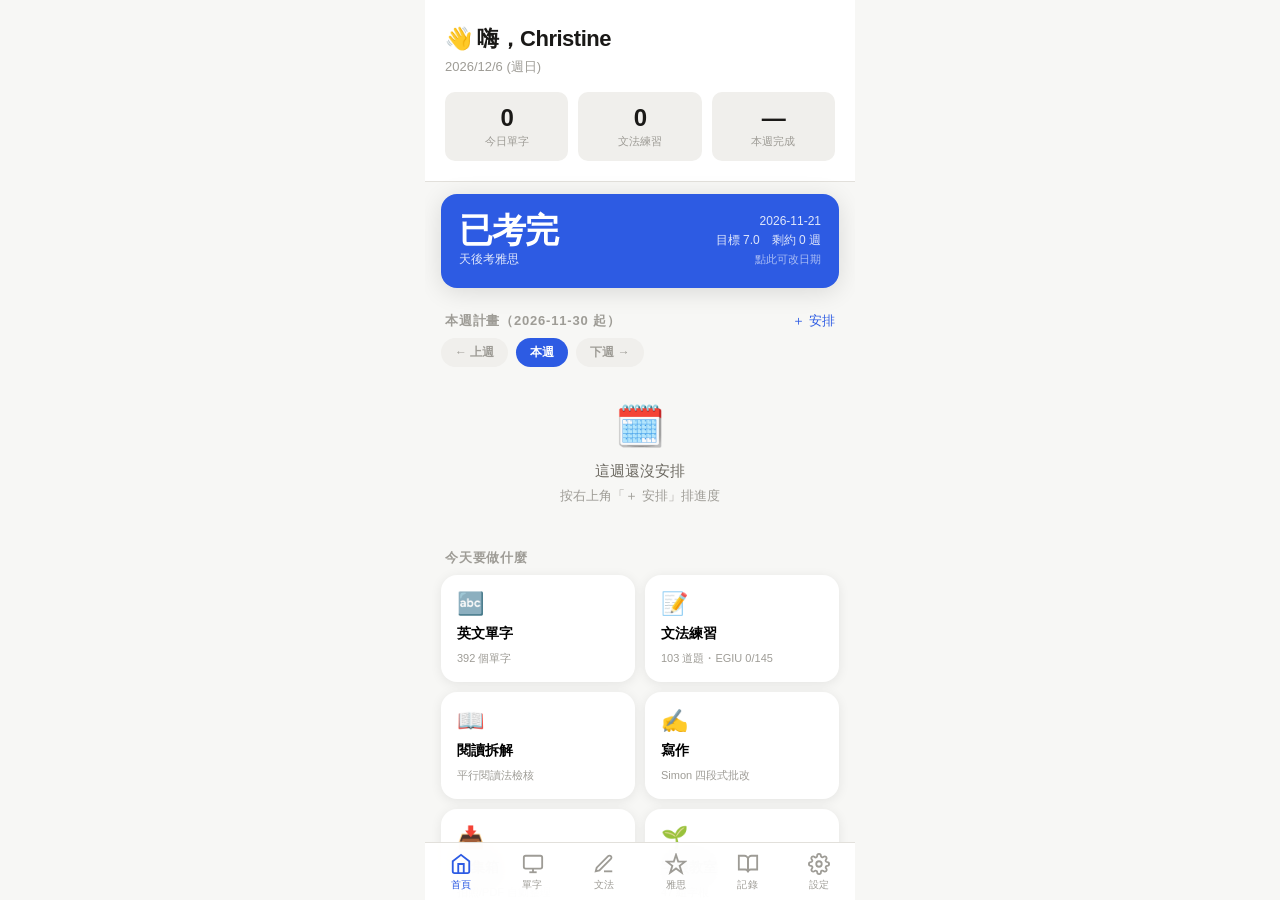
==== english.html @ bd1b1085 "Update english.html" ====
<!DOCTYPE html>
<html lang="zh-TW">
<head>
<meta charset="UTF-8">
<meta name="viewport" content="width=device-width, initial-scale=1.0, maximum-scale=1.0, user-scalable=no">
<meta name="apple-mobile-web-app-capable" content="yes">
<meta name="apple-mobile-web-app-status-bar-style" content="black-translucent">
<meta name="apple-mobile-web-app-title" content="雅思英文">
<title>IELTS English</title>
<link rel="stylesheet" href="core.css">
<script src="data.js"></script>
<script src="data-ielts.js"></script>
<script src="core.js"></script>
<style>
  /* 英文 App 主色＝藍色（德文 App 是紅色，兩支 App 一眼可分辨） */
  :root { --primary: var(--en); --primary-light: var(--en-light); }
  /* EGIU 145 單元進度棋盤（v2.1.0 新增，只有英文 App 用，所以放這裡不放 core.css） */
  .egiu-grid { display: grid; grid-template-columns: repeat(10, 1fr); gap: 4px; margin: 6px 0 8px; }
  .egiu-cell { aspect-ratio: 1; border-radius: 6px; background: var(--surface2); border: 1px solid var(--border);
    font-size: 10px; color: var(--text3); display: flex; align-items: center; justify-content: center;
    cursor: pointer; user-select: none; -webkit-user-select: none; }
  .egiu-cell.done { background: var(--green); border-color: var(--green); color: #fff; font-weight: 700; }
  .plan-template-banner { margin: 0 16px 8px; padding: 10px 12px; background: var(--primary-light);
    border-radius: 10px; font-size: 12px; line-height: 1.6; color: var(--text2); }
  .plan-template-banner strong { color: var(--primary); }
  /* 收集箱 paraphrase 類型切換下拉 + 解析警告（v2.2.0，只有英文 App 用） */
  .inbox-type-select { font-size: 13px; font-weight: 600; padding: 4px 8px; border-radius: 8px;
    border: 1px solid var(--border); background: var(--surface2); color: var(--text); }
  .inbox-warn { font-size: 12px; line-height: 1.6; color: var(--amber); background: var(--amber-light, #fff8e1);
    border-radius: 8px; padding: 8px 10px; margin: 4px 0 8px; }
  .inbox-warn code { background: rgba(0,0,0,.06); padding: 1px 4px; border-radius: 4px; font-size: 11px; }
  /* 計畫項目編輯按鈕（v2.2.1） */
  .plan-edit { font-size: 13px; color: var(--text3); background: none; border: none; padding: 4px 6px; cursor: pointer; }
  /* Paraphrase 選項中文說明（v2.2.1，答完後顯示每個選項的意思，不只正確答案） */
  .para-choice-meaning { font-size: 12px; line-height: 1.6; color: var(--text2); margin-top: 6px; padding-top: 6px; border-top: 1px dashed var(--border); }
  .para-choice-meaning .pcm-row { margin-bottom: 4px; }
  .para-choice-meaning .pcm-correct { color: var(--green); font-weight: 600; }
  .para-choice-meaning .pcm-wrong { color: var(--text2); }
  /* 不規則動詞三態（v2.2.2） */
  .irr-input-row { display: flex; gap: 8px; margin: 10px 0; }
  .irr-input-row input { flex: 1; padding: 10px 12px; border-radius: 10px; border: 1px solid var(--border);
    background: var(--surface2); color: var(--text); font-size: 15px; min-height: 44px; }
  .irr-input-label { font-size: 11px; color: var(--text3); margin-bottom: 2px; }
  .irr-list-row { display: flex; align-items: center; justify-content: space-between; padding: 10px 0; border-top: 1px solid var(--border); }
  .irr-list-row:first-child { border-top: none; }
  .irr-list-forms { font-size: 13px; color: var(--text2); }
  .irr-stage-tag { font-size: 11px; padding: 2px 8px; border-radius: 999px; white-space: nowrap; }
  .irr-stage-new { background: var(--surface2); color: var(--text3); }
  .irr-stage-review { background: var(--amber-light, #fff8e1); color: var(--amber); }
  .irr-stage-mastered { background: var(--green-light, #e8f5e9); color: var(--green); }
  #diary-verb-hint:empty { display: none; }
  .diary-verb-hint-box { margin: 0 16px 10px; padding: 8px 12px; background: var(--primary-light); border-radius: 10px; font-size: 12px; line-height: 1.6; color: var(--text2); }
  .diary-verb-hint-box strong { color: var(--primary); }
</style>
</head>
<body>
<div id="app">
  <div id="content">

    <!-- ========== 首頁：倒數 + 週計畫 ========== -->
    <div id="page-home" class="page active">
      <div class="home-hero">
        <div class="home-greeting">👋 嗨，Christine</div>
        <div class="home-date" id="home-date">今天是學習的好日子</div>
        <div class="streak-row">
          <div class="streak-box"><div class="streak-num" id="streak-vocab">—</div><div class="streak-label">今日單字</div></div>
          <div class="streak-box"><div class="streak-num" id="streak-grammar">—</div><div class="streak-label">文法練習</div></div>
          <div class="streak-box"><div class="streak-num" id="streak-plan">—</div><div class="streak-label">本週完成</div></div>
        </div>
      </div>

      <!-- 考試倒數 -->
      <div class="countdown-card" onclick="switchPage('settings')" id="countdown-card">
        <div>
          <div class="countdown-num" id="countdown-days">—</div>
          <div class="countdown-label">天後考雅思</div>
        </div>
        <div class="countdown-date" id="countdown-date">點此設定考試日期</div>
      </div>

      <!-- 本週計畫表 -->
      <div class="section-header">
        <span class="section-title" id="plan-week-title">本週計畫</span>
        <button class="section-action" onclick="openPlanEditor()">＋ 安排</button>
      </div>
      <div class="filter-row" id="plan-week-nav">
        <button class="filter-chip" onclick="shiftWeek(-1)">← 上週</button>
        <button class="filter-chip active" onclick="goThisWeek()" id="plan-thisweek-chip">本週</button>
        <button class="filter-chip" onclick="shiftWeek(1)">下週 →</button>
      </div>
      <div id="plan-list"></div>

      <div class="section-header"><span class="section-title">今天要做什麼</span></div>
      <div class="quick-actions">
        <button class="quick-btn" onclick="switchPage('vocab')">
          <span class="quick-btn-icon">🔤</span><span class="quick-btn-title">英文單字</span>
          <span class="quick-btn-sub" id="home-vocab-count">載入中…</span>
        </button>
        <button class="quick-btn" onclick="switchPage('grammar')">
          <span class="quick-btn-icon">📝</span><span class="quick-btn-title">文法練習</span>
          <span class="quick-btn-sub" id="home-grammar-count">載入中…</span>
        </button>
        <button class="quick-btn" onclick="goIelts('reading')">
          <span class="quick-btn-icon">📖</span><span class="quick-btn-title">閱讀拆解</span>
          <span class="quick-btn-sub">平行閱讀法檢核</span>
        </button>
        <button class="quick-btn" onclick="goIelts('writing')">
          <span class="quick-btn-icon">✍️</span><span class="quick-btn-title">寫作</span>
          <span class="quick-btn-sub">Simon 四段式批改</span>
        </button>
        <button class="quick-btn" onclick="switchPage('records'); setRecTab('inbox')">
          <span class="quick-btn-icon">📥</span><span class="quick-btn-title">收集箱</span>
          <span class="quick-btn-sub">拍照/PDF 自動整理</span>
        </button>
        <button class="quick-btn" onclick="switchPage('roots')">
          <span class="quick-btn-icon">🌱</span><span class="quick-btn-title">字根教室</span>
          <span class="quick-btn-sub" id="home-roots-count">雅思字根拆解</span>
        </button>
      </div>

      <div class="section-header"><span class="section-title">複習到期提醒</span></div>
      <div id="due-list" style="padding: 0 16px 12px;"></div>
    </div>

    <!-- ========== 單字 ========== -->
    <div id="page-vocab" class="page">
      <div class="topbar">
        <div><div class="topbar-title">英文單字</div><div class="topbar-sub" id="vocab-mode-label">翻牌模式</div></div>
      </div>
      <div class="filter-row" style="padding-top: 12px;">
        <button class="filter-chip active" id="vmode-flip" onclick="setVocabMode('flip')">🃏 翻牌</button>
        <button class="filter-chip" id="vmode-type" onclick="setVocabMode('type')">⌨️ 打字</button>
        <button class="filter-chip" id="vmode-irregular" onclick="setVocabMode('irregular')">🔁 不規則動詞</button>
        <button class="filter-chip" id="vmode-roots" onclick="setVocabMode('roots')">🔎 字根實驗室</button>
      </div>
      <div class="filter-row">
        <button class="filter-chip active" onclick="setVocabSource('all', this)">全部</button>
        <button class="filter-chip" onclick="setVocabSource('ielts', this)">雅思</button>
        <button class="filter-chip" onclick="setVocabSource('cambly', this)">Cambly</button>
        <button class="filter-chip" onclick="setVocabSource('engoo', this)">Engoo</button>
      </div>

      <div id="flashcard-mode">
        <div class="flashcard-container">
          <div class="flashcard-area" id="flashcard-area">
            <div class="flashcard" id="flashcard" onclick="flipCard()">
              <button class="speak-btn" onclick="event.stopPropagation(); speakCurrentWord();" title="發音">🔊</button>
              <div class="flashcard-top"><span class="tag" id="fc-tag">翻牌</span></div>
              <div class="flashcard-word" id="fc-word">載入中…</div>
              <div class="flashcard-pos" id="fc-pos"></div>
              <div id="fc-back" style="display:none; width:100%;">
                <div class="flashcard-meaning" id="fc-meaning"></div>
                <div class="flashcard-example" id="fc-example"></div>
                <button class="speak-btn-inline" onclick="event.stopPropagation(); speakCurrentExample();" title="唸例句">📢</button>
              </div>
              <div class="flashcard-hint" id="fc-hint">點擊翻面</div>
            </div>
          </div>
          <div class="swipe-indicators"><span class="left">← 還需要再記</span><span class="right">認識了 →</span></div>
          <div class="flashcard-actions">
            <button class="fc-btn fc-btn-forget" onclick="swipeCard('left')">😅 還不熟</button>
            <button class="fc-btn fc-btn-know" onclick="swipeCard('right')">✅ 認識了</button>
          </div>
          <div class="flashcard-progress">
            <div class="progress-bar"><div class="progress-fill" id="fc-progress"></div></div>
            <span class="progress-text" id="fc-progress-text">0 / 0</span>
          </div>
          <div style="padding: 12px 0 0;">
            <button class="grammar-ai-btn" onclick="getAIExample()">✨ AI 生成例句幫助記憶</button>
            <div id="ai-example-result"></div>
          </div>
        </div>
      </div>

      <div id="typing-mode-view" style="display:none;">
        <div class="typing-mode">
          <div class="typing-card">
            <button class="speak-btn" onclick="speakCurrentWord()" title="發音">🔊</button>
            <div class="typing-prompt">看中文，輸入英文</div>
            <div class="typing-word" id="typing-word">載入中…</div>
          </div>
          <div class="typing-input-wrap">
            <input class="typing-input" id="typing-input" placeholder="在這裡輸入答案…" autocomplete="off" autocorrect="off" autocapitalize="off" spellcheck="false">
            <button class="typing-submit" onclick="checkTyping()">確認</button>
          </div>
          <div id="typing-feedback" style="margin-top:12px;"></div>
          <div class="flashcard-progress" style="margin-top:16px;">
            <div class="progress-bar"><div class="progress-fill" id="typing-progress"></div></div>
            <span class="progress-text" id="typing-progress-text">0 / 0</span>
          </div>
        </div>
      </div>

      <!-- 不規則動詞三態（v2.2.2 新增）：內建種子清單＋獨立的 1/3/7 天主動回想排程 -->
      <div id="irregular-mode-view" style="display:none;">
        <div class="lang-toggle" style="margin: 0 0 12px;">
          <button class="lang-toggle-btn active" id="irr-sub-quiz" onclick="setIrregularSubMode('quiz')">✏️ 練習</button>
          <button class="lang-toggle-btn" id="irr-sub-list" onclick="setIrregularSubMode('list')">📋 清單</button>
        </div>
        <div id="irr-quiz-view">
          <div class="grammar-stats">
            <div class="grammar-stat"><div class="grammar-stat-num" id="irr-stat-due" style="color:var(--amber);">0</div><div class="grammar-stat-label">今日待複習</div></div>
            <div class="grammar-stat"><div class="grammar-stat-num" id="irr-stat-mastered" style="color:var(--green);">0</div><div class="grammar-stat-label">已熟悉</div></div>
            <div class="grammar-stat"><div class="grammar-stat-num" id="irr-stat-total">0</div><div class="grammar-stat-label">總數</div></div>
          </div>
          <div id="irr-card-container"></div>
        </div>
        <div id="irr-list-view" style="display:none;">
          <div style="font-size:12px; color:var(--text3); line-height:1.6; padding: 0 16px 8px;">
            🆕 新　🟡 複習中（隔天/3天/7天各測一次）　✅ 已熟悉（暫時移出複習清單）
          </div>
          <div id="irr-list-container"></div>
        </div>
      </div>
    </div>

    <!-- ========== 文法 ========== -->
    <div id="page-grammar" class="page">
      <div class="topbar">
        <div><div class="topbar-title">文法練習</div><div class="topbar-sub">你的真實錯誤 × AI 出題</div></div>
        <button class="topbar-action" onclick="refreshGrammar()">🔄</button>
      </div>
      <!-- EGIU 145 單元進度棋盤（v2.1.0）：每日一單元的習慣追蹤，點格子標記完成 -->
      <div class="pr-card" style="margin-top:12px;">
        <div class="grammar-category-row" onclick="toggleRuleDetail('egiu-detail')" style="margin-bottom:0;">
          <span class="pr-title" style="margin-bottom:0;">📘 Grammar in Use 進度（<span id="egiu-count">0</span>/145）</span>
          <span class="grammar-rule-toggle">展開 ▾</span>
        </div>
        <div class="grammar-rule-detail" id="egiu-detail" style="background:transparent; padding:0;">
          <div style="font-size:12px; color:var(--text3); margin:8px 0 2px;" id="egiu-week-target"></div>
          <div class="egiu-grid" id="egiu-grid"></div>
          <div style="font-size:11px; color:var(--text3);">點一下格子＝完成該單元（再點取消）。平日 1 單元、假日可 2，每週六快速複習本週單元。</div>

          <!-- EGIU 練習紀錄（v2.2.5 新增；v2.2.6 搬進這個收合區塊，跟棋盤共用同一個開關，
               不會一直佔住畫面擠到下面的文法練習題）：跟聽力/閱讀同一套 practiceRecords，
               材料欄位可自由填 Unit 編號，不強制跟棋盤某一格綁定——兩個不同 Unit 講到同一個
               文法點時，材料欄位直接寫「Unit 37, 52」即可，下方「最常犯的錯因」統計是跨全部
               紀錄算的，本來就會自動把同一種錯因抓在一起。
               「錯誤類型」（可複選）與「學習狀態」（單選）是兩個獨立維度，分開存、分開顯示。 -->
          <div class="section-header" style="margin-top:16px;"><span class="section-title">📝 EGIU 練習紀錄</span></div>
          <div class="diary-input-card">
            <input class="record-input" id="eg-material" placeholder="Unit 編號（例如 Unit 37，或 Unit 37, 52 同一個文法點）">
            <div style="display:flex; gap:8px;">
              <input class="record-input" id="eg-score" placeholder="正確率（例如 90，選填，填數字才會算進平均）">
              <input class="record-input" id="eg-date" type="date">
            </div>
            <div style="font-size:12px; color:var(--text3); margin:4px 0 6px;">錯誤類型（可複選）</div>
            <div class="error-cause-row" id="eg-causes"></div>
            <div style="font-size:12px; color:var(--text3); margin:8px 0 6px;">學習狀態（單選）</div>
            <div class="error-cause-row" id="eg-status"></div>
            <textarea class="diary-textarea" id="eg-notes" style="min-height:70px;" placeholder="錯題重點、下次需要注意的地方…"></textarea>
            <div class="diary-toolbar">
              <button class="diary-submit" style="flex:1;" id="eg-save-btn" onclick="savePractice('grammar')">儲存紀錄</button>
              <button class="diary-ai-btn" style="flex:0.6;" onclick="cancelEditPractice('grammar')">取消編輯</button>
            </div>
          </div>
          <div id="eg-analysis"></div>
          <div id="eg-list"></div>
        </div>
      </div>

      <div class="grammar-stats">
        <div class="grammar-stat"><div class="grammar-stat-num" id="gs-correct" style="color:var(--green);">0</div><div class="grammar-stat-label">答對</div></div>
        <div class="grammar-stat"><div class="grammar-stat-num" id="gs-wrong" style="color:var(--de);">0</div><div class="grammar-stat-label">答錯</div></div>
        <div class="grammar-stat"><div class="grammar-stat-num" id="gs-total">0</div><div class="grammar-stat-label">已練習</div></div>
      </div>
      <div class="filter-row">
        <button class="filter-chip active" onclick="setGrammarFilter('all', this)">全部</button>
        <button class="filter-chip" onclick="setGrammarFilter('past_tense', this)">過去式</button>
        <button class="filter-chip" onclick="setGrammarFilter('subject_verb', this)">主詞一致</button>
        <button class="filter-chip" onclick="setGrammarFilter('preposition', this)">介系詞</button>
        <button class="filter-chip" onclick="setGrammarFilter('other', this)">其他</button>
        <button class="filter-chip" onclick="setGrammarFilter('ielts', this)">📕 雅思錯題</button>
        <button class="filter-chip" onclick="setGrammarFilter('weak', this)">⚠️ 弱點</button>
      </div>
      <div id="grammar-card-container"></div>
    </div>

    <!-- ========== 雅思專區（聽說讀寫）========== -->
    <div id="page-ielts" class="page">
      <div class="topbar">
        <div><div class="topbar-title">雅思專區</div><div class="topbar-sub" id="ielts-sub">目標 7.0・四科備考</div></div>
      </div>
      <div class="lang-toggle" style="margin: 12px 16px 0;">
        <button class="lang-toggle-btn active" id="ielts-tab-listening" onclick="setIeltsTab('listening')">🎧 聽</button>
        <button class="lang-toggle-btn" id="ielts-tab-speaking" onclick="setIeltsTab('speaking')">🎙️ 說</button>
        <button class="lang-toggle-btn" id="ielts-tab-reading" onclick="setIeltsTab('reading')">📖 讀</button>
        <button class="lang-toggle-btn" id="ielts-tab-writing" onclick="setIeltsTab('writing')">✍️ 寫</button>
      </div>

      <!-- 聽力 -->
      <div id="ielts-sub-listening">
        <div id="method-listening"></div>
        <div class="section-header"><span class="section-title">新增練習紀錄</span></div>
        <div class="diary-input-card">
          <input class="record-input" id="lp-material" placeholder="材料（例：劍10 Test 1）">
          <div style="display:flex; gap:8px;">
            <input class="record-input" id="lp-score" type="number" step="0.5" min="0" max="9" placeholder="分數（如 6.5）">
            <input class="record-input" id="lp-date" type="date">
          </div>
          <div style="font-size:12px; color:var(--text3); margin:4px 0 6px;">這次的錯誤原因（可複選，來自你的檢討步驟⑤）</div>
          <div class="error-cause-row" id="lp-causes"></div>
          <textarea class="diary-textarea" id="lp-notes" style="min-height:70px;" placeholder="檢討筆記：哪幾題錯、場景詞、再聽一次後找到的原因…"></textarea>
          <div class="diary-toolbar">
            <button class="diary-submit" style="flex:1;" id="lp-save-btn" onclick="savePractice('listening')">儲存紀錄</button>
            <button class="diary-ai-btn" style="flex:0.6;" onclick="cancelEditPractice('listening')">取消編輯</button>
          </div>
        </div>
        <div class="section-header"><span class="section-title">分數趨勢與弱點</span></div>
        <div id="lp-analysis"></div>
        <div id="lp-list"></div>
      </div>

      <!-- 口說 -->
      <div id="ielts-sub-speaking" style="display:none;">
        <div id="method-speaking"></div>
        <div class="section-header">
          <span class="section-title">🔗 核心語料庫（串題用）</span>
          <button class="section-action" onclick="toggleEl('sn-form')">＋ 新增</button>
        </div>
        <div class="diary-input-card" id="sn-form" style="display:none;">
          <div style="font-size:12px; color:var(--text3); line-height:1.6; margin-bottom:8px;">
            一份語料對多題：想一個你熟悉的核心答案（如「一本書」「滑雪」「足球」），寫下它的名詞、動詞片語、場景詞，考試時只改首尾段扣題。
          </div>
          <input class="record-input" id="sn-core" placeholder="核心答案（例：滑雪 skiing）">
          <input class="record-input" id="sn-topics" placeholder="可以套用的題目，用 / 分隔（例：最喜歡的運動 / 做過最困難的事）">
          <input class="record-input" id="sn-nouns" placeholder="名詞、設備器材（例：goggles, ski poles, slope）">
          <input class="record-input" id="sn-verbs" placeholder="動詞片語、動作（例：carve a turn, wipe out）">
          <input class="record-input" id="sn-idioms" placeholder="慣用語（亮點用，1-2 個就夠）">
          <div class="diary-toolbar">
            <button class="diary-ai-btn" style="flex:1;" onclick="aiSpeakingNote()">✨ AI 幫我補語料</button>
            <button class="diary-submit" style="flex:1;" onclick="saveSpeakingNote()">儲存</button>
          </div>
          <div id="sn-ai-result"></div>
        </div>
        <div id="sn-list"></div>

        <!-- Paraphrase Bank／改寫語料庫（v2.2.0） -->
        <div class="section-header" style="margin-top:20px;">
          <span class="section-title">🔄 Paraphrase Bank（改寫語料）</span>
          <span class="section-action" style="pointer-events:none; color:var(--text3);" id="para-count">—</span>
        </div>
        <div class="lang-toggle" style="margin: 0 16px 8px;">
          <button class="lang-toggle-btn active" id="para-mode-browse" onclick="setParaMode('browse')">📖 瀏覽</button>
          <button class="lang-toggle-btn" id="para-mode-practice" onclick="setParaMode('practice')">✏️ 替換練習</button>
        </div>

        <div id="para-browse-view">
          <div style="padding: 0 16px;">
            <input class="record-input" id="para-search" placeholder="🔍 搜尋核心概念或表達（如 expensive、relax）" oninput="renderParaList()">
          </div>
          <div class="filter-row" id="para-topic-row"></div>
          <div id="para-list"></div>
        </div>

        <div id="para-practice-view" style="display:none;">
          <div style="font-size:12px; color:var(--text3); line-height:1.6; padding: 8px 16px 0;">
            句中挖空，選最自然的替換表達；也會出現「語域選擇」題，考的是同一個概念在不同場合該用哪個字。答完後每個選項都會顯示中文說明。
          </div>
          <div id="para-practice-note" style="font-size:12px; color:var(--text3); padding: 0 16px;"></div>
          <div id="para-question-container"></div>
        </div>
      </div>


      <!-- 閱讀 -->
      <div id="ielts-sub-reading" style="display:none;">
        <div class="lang-toggle" style="margin: 12px 16px 0;">
          <button class="lang-toggle-btn active" id="rd-mode-check" onclick="setReadMode('check')">🔍 拆解檢核</button>
          <button class="lang-toggle-btn" id="rd-mode-rule" onclick="setReadMode('rule')">📐 平行閱讀法</button>
          <button class="lang-toggle-btn" id="rd-mode-log" onclick="setReadMode('log')">📊 練習紀錄</button>
        </div>

        <!-- 拆解檢核 -->
        <div id="rd-view-check">
          <div class="section-header"><span class="section-title">這題你是怎麼拆的？</span></div>
          <div class="diary-input-card">
            <div style="font-size:12px; color:var(--text3); line-height:1.6; margin-bottom:8px;">
              寫完一題後填這裡，AI 會依平行閱讀法七個檢查點核對你的拆解是否完全，並指出你其實是「拆對」還是「猜對」。<br>
              <strong>只有兩個欄位要打字</strong>（題目和定位句都是照貼），其他都用選的。
            </div>
            <textarea class="diary-textarea" id="bd-question" style="min-height:60px;" placeholder="題目（照貼，不用打）"></textarea>
            <select class="record-input" id="bd-qtype"></select>
            <div style="font-size:12px; color:var(--text3); margin:2px 0 6px;">① 你挑的定位詞是哪一種？</div>
            <select class="record-input" id="bd-kwtype"></select>
            <input class="record-input" id="bd-keywords" placeholder="定位詞是哪幾個字（選填，例：1993, mechanisation）">
            <div style="font-size:12px; color:var(--text3); margin:2px 0 6px;">② 你判斷的重現類型</div>
            <select class="record-input" id="bd-reappear"></select>
            <div style="font-size:12px; color:var(--text3); margin:2px 0 6px;">③ 你定位到的原文句子</div>
            <textarea class="diary-textarea" id="bd-location" style="min-height:60px;" placeholder="照貼原文句子，不用打"></textarea>
            <div style="font-size:12px; color:var(--text3); margin:2px 0 6px;">④ 定位句附近的信號詞（不用背，選就好）</div>
            <select class="record-input" id="bd-signal"></select>
            <div style="font-size:12px; color:var(--text3); margin:2px 0 6px;">⑤ 你的推論（選填，寫了 AI 才能檢查你的邏輯）</div>
            <textarea class="diary-textarea" id="bd-logic" style="min-height:50px;" placeholder="為什麼這句話能得出這個答案？（選填）"></textarea>
            <div style="font-size:12px; color:var(--text3); margin:2px 0 6px;">⑥ 結果</div>
            <select class="record-input" id="bd-result-sel">
              <option value="right">✅ 答對了</option>
              <option value="wrong">❌ 答錯了</option>
            </select>
            <div style="display:flex; gap:8px;">
              <input class="record-input" id="bd-answer" placeholder="你的答案（選填）">
              <input class="record-input" id="bd-correct" placeholder="正確答案（選填）">
            </div>
            <div style="font-size:12px; color:var(--text3); margin:2px 0 6px;">⑦ 誠實回答（點一下選取）：</div>
            <div class="error-cause-row">
              <button class="error-cause-chip" id="bd-guess" onclick="this.classList.toggle('selected')">這題我其實是用猜的</button>
              <button class="error-cause-chip" id="bd-reread" onclick="this.classList.toggle('selected')">為了這題回頭重讀了原文</button>
            </div>
            <button class="diary-submit" style="width:100%; margin-top:6px;" onclick="checkBreakdown()">🔍 檢核我的拆解</button>
            <div id="bd-result"></div>
          </div>
          <div class="section-header"><span class="section-title">拆解歷史</span></div>
          <div id="bd-list"></div>
        </div>

        <!-- 平行閱讀法規則 -->
        <div id="rd-view-rule" style="display:none;">
          <div id="rule-container"></div>
        </div>

        <!-- 閱讀練習紀錄 -->
        <div id="rd-view-log" style="display:none;">
          <div id="method-reading"></div>
          <div class="section-header"><span class="section-title">新增練習紀錄</span></div>
          <div class="diary-input-card">
            <input class="record-input" id="rp-material" placeholder="材料（例：劍10 T1 P1）">
            <div style="display:flex; gap:8px;">
              <input class="record-input" id="rp-score" type="number" step="0.5" min="0" max="9" placeholder="分數">
              <input class="record-input" id="rp-date" type="date">
            </div>
            <div style="font-size:12px; color:var(--text3); margin:4px 0 6px;">這次的錯誤原因（可複選）</div>
            <div class="error-cause-row" id="rp-causes"></div>
            <textarea class="diary-textarea" id="rp-notes" style="min-height:70px;" placeholder="檢討筆記：定位點對不對、精講怎麼說…"></textarea>
            <div class="diary-toolbar">
              <button class="diary-submit" style="flex:1;" id="rp-save-btn" onclick="savePractice('reading')">儲存紀錄</button>
              <button class="diary-ai-btn" style="flex:0.6;" onclick="cancelEditPractice('reading')">取消編輯</button>
            </div>
          </div>
          <div class="section-header"><span class="section-title">分數趨勢與弱點</span></div>
          <div id="rp-analysis"></div>
          <div id="rp-list"></div>
        </div>
      </div>

      <!-- 寫作 -->
      <div id="ielts-sub-writing" style="display:none;">
        <div class="lang-toggle" style="margin: 12px 16px 0;">
          <button class="lang-toggle-btn active" id="wr-mode-grade" onclick="setWriteMode('grade')">✨ 批改</button>
          <button class="lang-toggle-btn" id="wr-mode-struct" onclick="setWriteMode('struct')">🏗️ 結構</button>
          <button class="lang-toggle-btn" id="wr-mode-vocab" onclick="setWriteMode('vocab')">📔 語料</button>
        </div>

        <!-- AI 批改 -->
        <div id="wr-view-grade">
          <div class="section-header"><span class="section-title">作文批改（依 Simon 標準）</span></div>
          <div class="diary-input-card">
            <select class="record-input" id="wg-task">
              <option value="task2">Task 2 大作文</option>
              <option value="task1">Task 1 小作文</option>
            </select>
            <textarea class="diary-textarea" id="wg-question" style="min-height:60px;" placeholder="題目（原文照貼）"></textarea>
            <textarea class="diary-textarea" id="wg-essay" style="min-height:180px;" placeholder="你的作文…&#10;（Task 2 目標 250+ 字，13 句法：引言2＋主體5＋主體5＋結論1）"></textarea>
            <div style="font-size:12px; color:var(--text3); margin:6px 0;" id="wg-wordcount">0 字</div>
            <div class="diary-toolbar">
              <button class="diary-ai-btn" style="flex:1;" onclick="aiPlanEssay()">🧠 只幫我 plan</button>
              <button class="diary-submit" style="flex:1.4;" onclick="gradeEssay()">✨ 批改我的作文</button>
            </div>
            <div id="wg-result"></div>
          </div>
          <div class="section-header"><span class="section-title">批改歷史</span></div>
          <div id="wg-list"></div>
        </div>

        <!-- 結構 -->
        <div id="wr-view-struct" style="display:none;">
          <div id="struct-container"></div>
        </div>

        <!-- 語料 -->
        <div id="wr-view-vocab" style="display:none;">
          <div class="filter-row" style="padding-top:12px;">
            <button class="filter-chip active" onclick="setPhraseFilter('t2', this)">Task 2 佳句</button>
            <button class="filter-chip" onclick="setPhraseFilter('t1', this)">Task 1 圖表詞</button>
            <button class="filter-chip" onclick="setPhraseFilter('topics', this)">24 大主題</button>
          </div>
          <div style="padding: 0 16px 8px;">
            <input class="record-input" id="phrase-search" placeholder="🔍 搜尋…" oninput="renderPhrases()" style="margin-bottom:0;">
          </div>
          <div id="phrase-list"></div>
        </div>
      </div>
    </div>

    <!-- ========== 記錄 & 收集 ========== -->
    <div id="page-records" class="page">
      <div class="topbar">
        <div><div class="topbar-title">記錄 & 收集</div><div class="topbar-sub">日記 · Engoo · Cambly · 收集箱</div></div>
      </div>
      <div class="lang-toggle" style="margin: 12px 16px 0;">
        <button class="lang-toggle-btn active" id="rec-tab-diary" onclick="setRecTab('diary')">📔 日記</button>
        <button class="lang-toggle-btn" id="rec-tab-engoo" onclick="setRecTab('engoo')">📰 Engoo</button>
        <button class="lang-toggle-btn" id="rec-tab-cambly" onclick="setRecTab('cambly')">🎙️ Cambly</button>
        <button class="lang-toggle-btn" id="rec-tab-inbox" onclick="setRecTab('inbox')">📥 收集</button>
      </div>

      <div id="rec-sub-diary">
        <div class="section-header"><span class="section-title">今日英文日記</span></div>
        <div id="diary-verb-hint"></div>
        <div class="diary-input-card">
          <textarea class="diary-textarea" id="diary-text" placeholder="用英文寫下今天發生的事… (3句以上)&#10;提示：試著用過去式！"></textarea>
          <div class="diary-toolbar">
            <button class="diary-submit" onclick="submitDiary()">儲存日記</button>
            <button class="diary-ai-btn" onclick="checkDiaryAI()" title="AI 批改">✨ AI 批改</button>
          </div>
          <div id="diary-ai-result"></div>
        </div>
        <div class="section-header"><span class="section-title">過去日記</span><button class="section-action" onclick="clearDiaries()">清除</button></div>
        <div id="diary-list"></div>
      </div>

      <div id="rec-sub-engoo" style="display:none;">
        <div class="section-header"><span class="section-title">✨ 貼上文章連結，AI 自動整理</span></div>
        <div class="diary-input-card">
          <div style="font-size:12px; color:var(--text3); line-height:1.6; margin-bottom:8px;">貼上 Engoo 文章連結 → AI 讀文章、抽出雅思程度單字與句型 → 進收集箱確認 → 儲存並自動建立閱讀記錄。</div>
          <input class="record-input" id="engoo-url" placeholder="https://engoo.com/app/daily-news/article/…" autocapitalize="off" autocorrect="off">
          <button class="diary-submit" style="width:100%; margin-top:4px;" onclick="analyzeEngooUrl()">✨ AI 分析文章</button>
          <div id="engoo-analyze-status"></div>
        </div>
        <div class="section-header"><span class="section-title">或手動記錄</span></div>
        <div class="diary-input-card">
          <input class="record-input" id="engoo-title" placeholder="文章標題">
          <input class="record-input" id="engoo-date" type="date">
          <textarea class="diary-textarea" id="engoo-words" style="min-height:80px;" placeholder="不懂的單字，一行一個：&#10;orbit / 軌道"></textarea>
          <button class="diary-submit" style="width:100%; margin-top:8px; background:var(--surface2); color:var(--text);" onclick="submitEngoo()">儲存手動記錄</button>
        </div>
        <div class="section-header"><span class="section-title">閱讀紀錄</span></div>
        <div id="engoo-list"></div>
      </div>

      <div id="rec-sub-cambly" style="display:none;">
        <div class="section-header"><span class="section-title">口語課歷史（共 <span id="cambly-count">0</span> 堂）</span></div>
        <div id="cambly-list"></div>
      </div>

      <div id="rec-sub-inbox" style="display:none;">
        <div class="section-header"><span class="section-title">上傳課堂／練習紀錄</span></div>
        <div class="diary-input-card">
          <div style="font-size:12px; color:var(--text3); line-height:1.6; margin-bottom:10px;">
            拍照、上傳 PDF 或貼上內容 → AI 自動分辨是<strong>單字、文法錯誤、雅思練習成績、寫作佳句、口說語料還是改寫語料</strong>，分別整理好 → 確認後存進資料庫。
          </div>
          <textarea class="diary-textarea" id="inbox-text" style="min-height:90px;" placeholder="貼上文字（Cambly AI回饋、劍橋檢討筆記、寫作批改…），或只上傳照片/PDF"></textarea>
          <div class="diary-toolbar">
            <button class="diary-ai-btn" style="flex:1;" onclick="document.getElementById('inbox-photo').click()">📷 選擇照片/PDF</button>
            <button class="diary-submit" style="flex:1.6;" onclick="analyzeInbox()">✨ AI 分析內容</button>
          </div>
          <input type="file" id="inbox-photo" accept="image/*,application/pdf" multiple style="display:none;" onchange="handleInboxPhoto(event)">
          <div id="inbox-photo-preview" class="inbox-photo-preview" style="display:none;"></div>
          <div id="inbox-analyze-status"></div>
        </div>
        <div class="section-header">
          <span class="section-title">待確認項目（<span id="inbox-count">0</span>）</span>
          <button class="section-action" onclick="clearInbox()">全部清除</button>
        </div>
        <div id="inbox-list"></div>
        <div style="padding: 0 16px 20px;">
          <button class="settings-save-btn" style="background:var(--green); margin-top:0;" onclick="saveInboxToGithub()">💾 儲存到資料庫</button>
          <div id="inbox-save-status"></div>
        </div>
      </div>
    </div>

    <!-- ========== 字根教室 ========== -->
    <div id="page-roots" class="page">
      <div class="topbar">
        <div style="display:flex; align-items:center; gap:10px;">
          <button class="topbar-action" onclick="switchPage('home')" title="返回">←</button>
          <div><div class="topbar-title">🌱 字根教室</div><div class="topbar-sub">雅思高頻字根・AI 拆解查詢</div></div>
        </div>
      </div>
      <div class="section-header"><span class="section-title">查詢單字的字根來源</span></div>
      <div class="diary-input-card">
        <div class="typing-input-wrap" style="margin-top:0;">
          <input class="typing-input" id="root-lookup-input" placeholder="輸入英文單字，例如 sustainable" autocomplete="off" autocapitalize="off">
          <button class="typing-submit" onclick="lookupRoot()">拆解</button>
        </div>
        <div id="root-lookup-result"></div>
      </div>
      <div class="filter-row" style="padding-top:4px;">
        <button class="filter-chip active" onclick="setRootFilter('all', this)">全部</button>
        <button class="filter-chip" onclick="setRootFilter('root', this)">字根</button>
        <button class="filter-chip" onclick="setRootFilter('prefix', this)">字首</button>
        <button class="filter-chip" onclick="setRootFilter('suffix', this)">字尾</button>
        <button class="filter-chip" onclick="setRootFilter('user', this)">📒 我的查詢</button>
      </div>
      <div style="padding: 0 16px 8px;">
        <input class="record-input" id="root-search" placeholder="🔍 搜尋字根或例字…" oninput="renderRootList()" style="margin-bottom:0;">
      </div>
      <div id="root-list"></div>
    </div>

    <!-- ========== 設定 ========== -->
    <div id="page-settings" class="page">
      <div class="topbar"><div><div class="topbar-title">設定</div></div></div>
      <div style="padding: 16px 0 0;">

        <div class="section-header settings-group-header" id="sg-header-exam" onclick="toggleSettingsGroup('exam')">
          <span class="section-title">🎯 考試目標</span><span class="chevron">▸</span>
        </div>
        <div class="settings-section settings-group-body" id="sg-body-exam">
          <div class="settings-item" style="flex-direction: column; align-items: stretch;">
            <div class="settings-item-title">考試日期</div>
            <div class="settings-item-sub">首頁會顯示倒數天數</div>
            <input class="settings-input" id="exam-date-input" type="date">
            <div class="settings-item-title" style="margin-top:12px;">目標總分</div>
            <input class="settings-input" id="exam-target-input" type="number" step="0.5" min="0" max="9" placeholder="7.0">
            <button class="settings-save-btn" onclick="saveExamSettings()">儲存目標</button>
          </div>
        </div>

        <div class="section-header settings-group-header" id="sg-header-ai" style="margin-top:8px;" onclick="toggleSettingsGroup('ai')">
          <span class="section-title">AI 設定</span><span class="chevron">▸</span>
        </div>
        <div class="settings-section settings-group-body" id="sg-body-ai">
          <div class="settings-item" style="flex-direction: column; align-items: stretch;">
            <div class="settings-item-title">Gemini API Key</div>
            <div class="settings-item-sub">兩個 App 共用，設定一次即可</div>
            <input class="settings-input" id="api-key-input" type="password" placeholder="貼上你的 Gemini API Key">
            <div class="settings-item-title" style="margin-top:12px;">Gemini 模型名稱</div>
            <div class="settings-item-sub">模型退役時只要改這裡，不用改程式碼</div>
            <input class="settings-input" id="gemini-model-input" placeholder="gemini-2.5-flash">
            <button class="settings-save-btn" onclick="saveApiSettings()">儲存 AI 設定</button>
          </div>
        </div>

        <div class="section-header settings-group-header" id="sg-header-github" style="margin-top:8px;" onclick="toggleSettingsGroup('github')">
          <span class="section-title">GitHub 同步</span><span class="chevron">▸</span>
        </div>
        <div class="settings-section settings-group-body" id="sg-body-github">
          <div class="settings-item" style="flex-direction: column; align-items: stretch;">
            <div class="settings-item-title">GitHub Token</div>
            <div class="settings-item-sub">Fine-grained token，只需這個 repo 的 Contents 讀寫權限</div>
            <input class="settings-input" id="github-token-input" type="password" placeholder="github_pat_...">
            <div class="settings-item-title" style="margin-top:12px;">Repo 擁有者（帳號名）</div>
            <input class="settings-input" id="github-owner-input" placeholder="chrisitine951">
            <div class="settings-item-title" style="margin-top:12px;">Repo 名稱</div>
            <input class="settings-input" id="github-repo-input" placeholder="language-review">
            <div class="settings-item-title" style="margin-top:12px;">分支</div>
            <input class="settings-input" id="github-branch-input" placeholder="main">
            <button class="settings-save-btn" onclick="saveGithubSettings()">儲存 GitHub 設定</button>
            <button class="settings-save-btn" style="background:var(--surface2); color:var(--text);" onclick="testGithubConnection()">🔌 測試連線</button>
            <div id="github-test-status"></div>
          </div>
        </div>

        <div class="section-header settings-group-header" id="sg-header-sync" style="margin-top:8px;" onclick="toggleSettingsGroup('sync')">
          <span class="section-title">☁️ 自動同步進度</span><span class="chevron">▸</span>
        </div>
        <div class="settings-section settings-group-body" id="sg-body-sync">
          <div class="settings-item" style="flex-direction: column; align-items: stretch;">
            <div class="settings-item-sub" style="line-height:1.6;">英文 App 的進度存在 <strong>progress-en-&lt;使用者名稱&gt;.json</strong>，和德文 App 各自獨立、互不覆蓋。</div>
            <div class="settings-item-title" style="margin-top:12px;">使用者名稱</div>
            <div class="settings-item-sub">兩個 App 共用同一個名稱</div>
            <input class="settings-input" id="username-input" placeholder="christine">
            <div style="display:flex; align-items:center; justify-content:space-between; margin-top:12px;">
              <div class="settings-item-title">自動同步</div>
              <button id="autosync-toggle" onclick="toggleAutoSync()" style="font-size:14px; font-weight:600; color:var(--green);">已開啟</button>
            </div>
            <button class="settings-save-btn" onclick="saveSyncSettings()">儲存同步設定</button>
            <button class="settings-save-btn" style="background:var(--green);" onclick="pushProgress(true)">☁️ 立即同步</button>
            <div class="settings-item-sub" id="sync-status" style="margin-top:8px; text-align:center;">—</div>
          </div>
        </div>

        <div class="section-header settings-group-header" id="sg-header-data" style="margin-top:8px;" onclick="toggleSettingsGroup('data')">
          <span class="section-title">資料管理</span><span class="chevron">▸</span>
        </div>
        <div class="settings-section settings-group-body" id="sg-body-data">
          <div class="settings-item"><div class="settings-item-left"><div class="settings-item-title">英文單字</div><div class="settings-item-sub" id="settings-en-count">—</div></div><span class="tag tag-en">單字</span></div>
          <div class="settings-item"><div class="settings-item-left"><div class="settings-item-title">複習排程</div><div class="settings-item-sub" id="settings-schedule-count">—</div></div><span class="tag tag-green">進度</span></div>
          <div class="settings-item" style="flex-direction: column; align-items: stretch;">
            <div class="settings-item-title">從舊版 App 搬入進度</div>
            <div class="settings-item-sub" style="line-height:1.6;">如果上面的複習排程是 0，按這裡把舊版 app.html 的英文進度搬過來（會從雲端的 progress-&lt;使用者名稱&gt;.json 讀取，只搬英文、不動德文）。</div>
            <button class="settings-save-btn" style="background:var(--surface2); color:var(--text);" onclick="manualMigrate()">🔄 搬入舊版英文進度</button>
            <div id="migrate-status"></div>
          </div>
          <div class="settings-item"><div class="settings-item-left"><div class="settings-item-title">文法題</div><div class="settings-item-sub" id="settings-grammar-count">—</div></div><span class="tag tag-green">文法</span></div>
          <div class="settings-item"><div class="settings-item-left"><div class="settings-item-title">雅思練習紀錄</div><div class="settings-item-sub" id="settings-practice-count">—</div></div><span class="tag tag-amber">雅思</span></div>
          <div class="settings-item">
            <div class="settings-item-left"><div class="settings-item-title">重置今日進度</div><div class="settings-item-sub">清除今天的翻牌記錄</div></div>
            <button onclick="resetToday()" style="font-size:13px; color:var(--de); font-weight:600;">重置</button>
          </div>
          <div class="settings-item">
            <div class="settings-item-left"><div class="settings-item-title">清除所有複習排程</div><div class="settings-item-sub">重新開始間隔複習</div></div>
            <button onclick="resetAllSchedule()" style="font-size:13px; color:var(--de); font-weight:600;">清除</button>
          </div>
        </div>

        <div class="section-header settings-group-header" id="sg-header-backup" style="margin-top:8px;" onclick="toggleSettingsGroup('backup')">
          <span class="section-title">資料備份 & 轉移</span><span class="chevron">▸</span>
        </div>
        <div class="settings-section settings-group-body" id="sg-body-backup">
          <div class="card" style="display:flex; flex-direction:column; gap:10px;">
            <div style="font-size:13px; color:var(--text2); line-height:1.6;">匯出後會下載一個 <strong>.json</strong> 檔案，存到 iCloud 或任何地方。換手機時用匯入還原。</div>
            <button class="settings-save-btn" onclick="exportData()" style="background:var(--green);">📤 匯出所有資料</button>
            <button class="settings-save-btn" onclick="document.getElementById('import-file').click()" style="background:var(--surface2); color:var(--text);">📥 匯入資料</button>
            <input type="file" id="import-file" accept=".json" style="display:none;" onchange="importData(event)">
            <div id="import-status"></div>
          </div>
        </div>

        <div style="text-align:center; padding: 20px; font-size:12px; color:var(--text3);">
          IELTS English App v2.1.0<br>德文功能已搬到 german.html
        </div>
      </div>
    </div>

  </div><!-- /content -->

  <nav id="nav">
    <button class="nav-item active" onclick="switchPage('home')" id="nav-home">
      <svg viewBox="0 0 24 24" fill="none" stroke="currentColor" stroke-width="2"><path d="M3 9l9-7 9 7v11a2 2 0 0 1-2 2H5a2 2 0 0 1-2-2z"/><polyline points="9 22 9 12 15 12 15 22"/></svg><span>首頁</span>
    </button>
    <button class="nav-item" onclick="switchPage('vocab')" id="nav-vocab">
      <svg viewBox="0 0 24 24" fill="none" stroke="currentColor" stroke-width="2"><rect x="2" y="3" width="20" height="14" rx="2"/><line x1="8" y1="21" x2="16" y2="21"/><line x1="12" y1="17" x2="12" y2="21"/></svg><span>單字</span>
    </button>
    <button class="nav-item" onclick="switchPage('grammar')" id="nav-grammar">
      <svg viewBox="0 0 24 24" fill="none" stroke="currentColor" stroke-width="2"><path d="M12 20h9"/><path d="M16.5 3.5a2.121 2.121 0 0 1 3 3L7 19l-4 1 1-4L16.5 3.5z"/></svg><span>文法</span>
    </button>
    <button class="nav-item" onclick="switchPage('ielts')" id="nav-ielts">
      <svg viewBox="0 0 24 24" fill="none" stroke="currentColor" stroke-width="2"><path d="M12 2l2.4 7.4H22l-6 4.6 2.3 7.4-6.3-4.6L5.7 21.4 8 14 2 9.4h7.6z"/></svg><span>雅思</span>
    </button>
    <button class="nav-item" onclick="switchPage('records')" id="nav-records">
      <svg viewBox="0 0 24 24" fill="none" stroke="currentColor" stroke-width="2"><path d="M2 3h6a4 4 0 0 1 4 4v14a3 3 0 0 0-3-3H2z"/><path d="M22 3h-6a4 4 0 0 0-4 4v14a3 3 0 0 1 3-3h7z"/></svg><span>記錄</span>
    </button>
    <button class="nav-item" onclick="switchPage('settings')" id="nav-settings">
      <svg viewBox="0 0 24 24" fill="none" stroke="currentColor" stroke-width="2"><circle cx="12" cy="12" r="3"/><path d="M19.4 15a1.65 1.65 0 0 0 .33 1.82l.06.06a2 2 0 0 1 0 2.83 2 2 0 0 1-2.83 0l-.06-.06a1.65 1.65 0 0 0-1.82-.33 1.65 1.65 0 0 0-1 1.51V21a2 2 0 0 1-2 2 2 2 0 0 1-2-2v-.09A1.65 1.65 0 0 0 9 19.4a1.65 1.65 0 0 0-1.82.33l-.06.06a2 2 0 0 1-2.83 0 2 2 0 0 1 0-2.83l.06-.06A1.65 1.65 0 0 0 4.68 15a1.65 1.65 0 0 0-1.51-1H3a2 2 0 0 1-2-2 2 2 0 0 1 2-2h.09A1.65 1.65 0 0 0 4.6 9a1.65 1.65 0 0 0-.33-1.82l-.06-.06a2 2 0 0 1 0-2.83 2 2 0 0 1 2.83 0l.06.06A1.65 1.65 0 0 0 9 4.68a1.65 1.65 0 0 0 1-1.51V3a2 2 0 0 1 2-2 2 2 0 0 1 2 2v.09a1.65 1.65 0 0 0 1 1.51 1.65 1.65 0 0 0 1.82-.33l.06-.06a2 2 0 0 1 2.83 0 2 2 0 0 1 0 2.83l-.06.06A1.65 1.65 0 0 0 19.4 9a1.65 1.65 0 0 0 1.51 1H21a2 2 0 0 1 2 2 2 2 0 0 1-2 2h-.09a1.65 1.65 0 0 0-1.51 1z"/></svg><span>設定</span>
    </button>
  </nav>

  <div class="toast" id="toast"></div>
</div>

<script>
// ============================================================
// english.html — 雅思英文 App（v2.1.0）
// 共用邏輯（GitHub/Gemini/TTS/工具）在 core.js，樣式在 core.css。
// 【localStorage 前綴規則】這支 App 一律用 lren_ 前綴；德文 App 用 lr_。
//   兩支 App 同網域共用 localStorage，前綴搞錯會互相蓋資料！
// 【v2.1.0 新增】18 週備考大表自動帶入計畫表（資料在 data-ielts.js 的
//   IELTS_STUDY_PLAN）＋ EGIU 145 單元進度棋盤（文法頁）。
// ============================================================

// ============================================================
// STATE
// ============================================================
let currentPage = 'home';
let vocabMode = 'flip';      // 'flip' | 'type'
let vocabSource = 'all';     // all | ielts | cambly | engoo
let grammarFilter = 'all';
let recTab = 'diary';
let ieltsTab = 'listening';
let readMode = 'check';
let writeMode = 'grade';
let phraseFilter = 't2';

let currentDeck = [], currentCardIdx = 0, cardFlipped = false;
let grammarItems = [], currentGrammarIdx = 0, grammarAnswered = false;
let efState = null;
let inboxItems = [], inboxPhotos = [];

// 需要同步的個人資料
let diaryEntries = [], engooRecords = [], reviewSchedule = {};
let grammarStats = { correct: 0, wrong: 0, total: 0 };
let todayStats = { flipped: 0, grammarPracticed: 0 };
let planItems = [];      // 週計畫 { id, week, skill, day, text, done, fromPlan? }
let practiceRecords = [];// 聽/讀練習 { id, skill, date, material, score, causes:[], notes }
let breakdowns = [];     // 閱讀拆解檢核 { id, date, question, ..., score }
let essayRecords = [];   // 作文批改 { id, date, task, question, essay, feedback }
let egiuDone = {};       // EGIU 進度 { "單元號": "完成日期 YYYY-MM-DD" }（v2.1.0）
let planImportedWeeks = []; // 已自動帶入大表的週（v2.1.0）——帶過就不再帶，刪掉的項目不會自己長回來
let irregularSchedule = {}; // 不規則動詞三態的獨立 1/3/7 天排程（v2.2.2），key: irrv_<base>

let touchStartX = 0, touchStartY = 0, isDragging = false;
let planWeekOffset = 0;

// ============================================================
// STORAGE（前綴 lren_）
// ============================================================
function saveData() {
  try {
    localStorage.setItem('lren_diary', JSON.stringify(diaryEntries));
    localStorage.setItem('lren_engoo', JSON.stringify(engooRecords));
    localStorage.setItem('lren_schedule', JSON.stringify(reviewSchedule));
    localStorage.setItem('lren_today', JSON.stringify(todayStats));
    localStorage.setItem('lren_gstats', JSON.stringify(grammarStats));
    localStorage.setItem('lren_inbox', JSON.stringify(inboxItems));
    localStorage.setItem('lren_plan', JSON.stringify(planItems));
    localStorage.setItem('lren_practice', JSON.stringify(practiceRecords));
    localStorage.setItem('lren_breakdowns', JSON.stringify(breakdowns));
    localStorage.setItem('lren_essays', JSON.stringify(essayRecords));
    localStorage.setItem('lren_egiu', JSON.stringify(egiuDone));
    localStorage.setItem('lren_planwk', JSON.stringify(planImportedWeeks));
    localStorage.setItem('lren_irrsched', JSON.stringify(irregularSchedule));
    localStorage.setItem('lren_savedat', String(Date.now()));
  } catch(e) {}
  scheduleAutoPush();
}
function loadData() {
  const get = (k, def) => { try { const v = localStorage.getItem(k); return v ? JSON.parse(v) : def; } catch(e) { return def; } };
  diaryEntries = get('lren_diary', []);
  engooRecords = get('lren_engoo', []);
  reviewSchedule = get('lren_schedule', {});
  grammarStats = get('lren_gstats', { correct: 0, wrong: 0, total: 0 });
  inboxItems = get('lren_inbox', []);
  planItems = get('lren_plan', []);
  practiceRecords = get('lren_practice', []);
  breakdowns = get('lren_breakdowns', []);
  essayRecords = get('lren_essays', []);
  egiuDone = get('lren_egiu', {});
  planImportedWeeks = get('lren_planwk', []);
  irregularSchedule = get('lren_irrsched', {});
  const saved = get('lren_today', null);
  if (saved && saved.date === new Date().toDateString()) todayStats = saved;
}

// ============================================================
// 舊資料搬家（v1 的 app.html → v2 的 english.html）
//
// 【為什麼有兩條路】
// 路徑 A（本機）：兩支 App 同網域，localStorage 共用 → 直接讀 lr_* 搬過來。
// 路徑 B（雲端）：⚠️ iOS 上「加到主畫面的 PWA」和「Safari 瀏覽器」的 localStorage
//   是分開的兩個空間！她舊版是從主畫面開的，用 Safari 開新版就讀不到本機舊資料。
//   所以路徑 A 撲空時，要改從雲端的 progress-<使用者名稱>.json 撈（那裡面有完整的
//   en_* 排程）。這是 2026-07-16 使用者回報「沒跳出搬家提示」的真正原因。
//
// 【重要】只搬 en_ 開頭的排程，德文的留給 german.html；而且只讀不寫，
//   絕對不能回寫 progress-<name>.json，否則會動到德文/Murray 的進度。
// ============================================================
function extractEnglishProgress(src) {
  // 從一份 v1 進度物件抽出「英文的部分」，回傳搬了幾筆
  let moved = 0;
  const sched = src.reviewSchedule || {};
  Object.keys(sched).forEach(k => {
    if (k.startsWith('en_') && !reviewSchedule[k]) { reviewSchedule[k] = sched[k]; moved++; }
  });
  if (Array.isArray(src.diaryEntries) && diaryEntries.length === 0) diaryEntries = src.diaryEntries;
  if (Array.isArray(src.engooRecords) && engooRecords.length === 0) engooRecords = src.engooRecords;
  if (src.grammarStats && !grammarStats.total) grammarStats = src.grammarStats;
  return moved;
}
// 路徑 A：本機 localStorage（同瀏覽器用過舊版才有）
function migrateFromV1Local() {
  if (localStorage.getItem('lren_migrated')) return 0;
  try {
    const oldSchedule = JSON.parse(localStorage.getItem('lr_schedule') || '{}');
    if (Object.keys(oldSchedule).length === 0) return 0; // 沒東西可搬 → 先不設旗標，留給雲端路徑
    const moved = extractEnglishProgress({
      reviewSchedule: oldSchedule,
      diaryEntries: JSON.parse(localStorage.getItem('lr_diary') || '[]'),
      engooRecords: JSON.parse(localStorage.getItem('lr_engoo') || '[]'),
      grammarStats: JSON.parse(localStorage.getItem('lr_gstats') || 'null'),
    });
    if (moved > 0) {
      localStorage.setItem('lren_migrated', '1');
      saveData();
      showToast(`✅ 已從舊版搬入 ${moved} 個英文複習進度`, 3000);
    }
    return moved;
  } catch(e) { return 0; }
}
// 路徑 B：雲端舊進度檔（progress-<使用者名稱>.json）
async function migrateFromCloud(manual) {
  const cfg = getGithubConfig();
  if (!cfg.token || !cfg.owner || !cfg.repo) return { moved: 0, error: '未設定 GitHub' };
  const old = await githubGetJson('progress-' + getUsername() + '.json');
  if (old.error) return { moved: 0, error: old.error };
  if (!old.exists || !old.json) return { moved: 0, error: '雲端找不到舊版進度檔' };
  const moved = extractEnglishProgress(old.json);
  if (moved > 0 || manual) {
    localStorage.setItem('lren_migrated', '1');
    saveData();
    if (moved > 0) showToast(`✅ 已從雲端搬入 ${moved} 個英文複習進度`, 3000);
  }
  return { moved };
}
// 設定頁的手動按鈕：本機找不到就從雲端找，把過程講清楚
async function manualMigrate() {
  const el = document.getElementById('migrate-status');
  el.innerHTML = `<div class="ai-loading" style="margin-top:8px;"><div class="ai-dots"><div class="ai-dot"></div><div class="ai-dot"></div><div class="ai-dot"></div></div>搬移中…</div>`;
  localStorage.removeItem('lren_migrated'); // 手動觸發時忽略旗標，強制再試一次
  const localMoved = migrateFromV1Local();
  const cloud = await migrateFromCloud(true);
  const total = localMoved + cloud.moved;
  initSettings();
  updateHome();
  if (total > 0) {
    el.innerHTML = `<div class="ai-result" style="color:var(--green); border-left-color:var(--green);">✅ 搬入 ${total} 個英文複習進度（本機 ${localMoved} + 雲端 ${cloud.moved}）<br>德文進度和 Murray 的進度完全沒有被動到。</div>`;
  } else if (cloud.error) {
    el.innerHTML = `<div class="ai-result" style="color:var(--amber);">沒搬到東西：${escHtml(cloud.error)}<br>若還沒填 GitHub 設定，請先完成上面的「GitHub 同步」設定再按一次。</div>`;
  } else {
    el.innerHTML = `<div class="ai-result" style="color:var(--amber);">舊版進度已經搬過了，或舊檔裡沒有英文排程（複習排程目前 ${Object.keys(reviewSchedule).length} 個）。</div>`;
  }
}

// ============================================================
// 同步：progress-en-<使用者名稱>.json（和德文 App 各自獨立）
// ============================================================
function progressPath() { return 'progress-en-' + getUsername() + '.json'; }
function isAutoSyncOn() { return localStorage.getItem('lr_autosync') !== '0'; }
function buildProgressObject() {
  return {
    savedAt: Number(localStorage.getItem('lren_savedat') || 0),
    username: getUsername(), app: 'english',
    reviewSchedule, grammarStats, todayStats, diaryEntries, engooRecords, inboxItems,
    planItems, practiceRecords, breakdowns, essayRecords,
    egiuDone, planImportedWeeks, irregularSchedule,
  };
}
function applyProgressObject(p) {
  if (!p) return;
  if (p.reviewSchedule) reviewSchedule = p.reviewSchedule;
  if (p.irregularSchedule && typeof p.irregularSchedule === 'object') irregularSchedule = p.irregularSchedule;
  if (p.grammarStats) grammarStats = p.grammarStats;
  if (p.todayStats && p.todayStats.date === new Date().toDateString()) todayStats = p.todayStats;
  if (Array.isArray(p.diaryEntries)) diaryEntries = p.diaryEntries;
  if (Array.isArray(p.engooRecords)) engooRecords = p.engooRecords;
  if (Array.isArray(p.inboxItems)) inboxItems = p.inboxItems;
  if (Array.isArray(p.planItems)) planItems = p.planItems;
  if (Array.isArray(p.practiceRecords)) practiceRecords = p.practiceRecords;
  if (Array.isArray(p.breakdowns)) breakdowns = p.breakdowns;
  if (Array.isArray(p.essayRecords)) essayRecords = p.essayRecords;
  if (p.egiuDone && typeof p.egiuDone === 'object') egiuDone = p.egiuDone;
  if (Array.isArray(p.planImportedWeeks)) planImportedWeeks = p.planImportedWeeks;
  saveData();
}
let syncTimer = null, syncing = false;
function setSyncStatus(t) { const el = document.getElementById('sync-status'); if (el) el.textContent = t; }
function scheduleAutoPush() {
  if (!isAutoSyncOn()) return;
  const cfg = getGithubConfig();
  if (!cfg.token || !cfg.owner || !cfg.repo) return;
  if (syncTimer) clearTimeout(syncTimer);
  syncTimer = setTimeout(() => pushProgress(), 20000);
}
// 409 衝突自動重試：每次重試都重新讀最新 sha（勿改成只重送同一份 payload）
async function pushProgress(manual) {
  if (syncing) return;
  const cfg = getGithubConfig();
  if (!cfg.token || !cfg.owner || !cfg.repo) { if (manual) showToast('請先到設定完成 GitHub 設定'); return; }
  syncing = true;
  setSyncStatus('⬆️ 同步中…');
  try {
    let lastError = null;
    for (let attempt = 0; attempt < 3; attempt++) {
      const remote = await githubGetJson(progressPath());
      if (remote.error && remote.error !== '未設定') { lastError = remote.error; break; }
      const put = await githubPutJson(progressPath(), buildProgressObject(), remote.sha, '英文進度同步 (' + getUsername() + ')');
      if (put.ok) {
        lastError = null;
        localStorage.setItem('lren_lastsync', String(Date.now()));
        setSyncStatus('✅ 已同步 ' + new Date().toLocaleTimeString('zh-TW', { hour: '2-digit', minute: '2-digit' }));
        if (manual) showToast('✅ 進度已同步到雲端');
        break;
      }
      lastError = put.error;
      if (put.error && put.error.includes('409') && attempt < 2) { await new Promise(r => setTimeout(r, 400 * (attempt + 1))); continue; }
      break;
    }
    if (lastError) {
      setSyncStatus('❌ ' + (lastError.includes('409') ? '同步衝突，請稍後再按一次「立即同步」' : lastError));
      if (manual) showToast('❌ 同步失敗，請稍後再試');
    }
  } finally { syncing = false; }
}
async function pullProgressOnStartup() {
  if (!isAutoSyncOn()) return;
  const cfg = getGithubConfig();
  if (!cfg.token || !cfg.owner || !cfg.repo) return;
  const remote = await githubGetJson(progressPath());
  // 新進度檔還不存在 = 第一次用 v2 → 自動去雲端的舊進度檔把英文部分搬過來
  // （iOS 主畫面 PWA 和 Safari 的 localStorage 不共用，本機搬家常常會撲空）
  if (!remote.error && !remote.exists) {
    const r = await migrateFromCloud(false);
    if (r.moved > 0) { updateHome(); if (currentPage === 'settings') initSettings(); }
    return;
  }
  if (remote.error || !remote.exists || !remote.json) return;
  const localSavedAt = Number(localStorage.getItem('lren_savedat') || 0);
  const remoteSavedAt = Number(remote.json.savedAt || 0);
  if (remoteSavedAt > localSavedAt) {
    applyProgressObject(remote.json);
    localStorage.setItem('lren_savedat', String(remoteSavedAt));
    setSyncStatus('⬇️ 已從雲端還原進度');
    showToast('⬇️ 已從雲端還原最新進度');
    if (currentPage === 'home') updateHome();
  } else { setSyncStatus('✅ 雲端進度已是最新'); }
}
document.addEventListener('visibilitychange', () => {
  if (document.visibilityState === 'hidden' && isAutoSyncOn()) {
    const cfg = getGithubConfig();
    if (cfg.token && cfg.owner && cfg.repo) pushProgress();
  }
});

// ============================================================
// NAVIGATION
// ============================================================
function switchPage(page) {
  document.querySelectorAll('.page').forEach(p => p.classList.remove('active'));
  document.querySelectorAll('.nav-item').forEach(n => n.classList.remove('active'));
  document.getElementById('page-' + page).classList.add('active');
  const navItem = document.getElementById('nav-' + page);
  if (navItem) navItem.classList.add('active');
  document.getElementById('content').scrollTop = 0;
  currentPage = page;
  if (page === 'home') updateHome();
  if (page === 'vocab') initVocab();
  if (page === 'grammar') initGrammar();
  if (page === 'ielts') initIelts();
  if (page === 'records') initRecords();
  if (page === 'settings') initSettings();
  if (page === 'roots') renderRootList();
}
function goIelts(tab) { switchPage('ielts'); setIeltsTab(tab); }
function toggleEl(id) { const el = document.getElementById(id); if (el) el.style.display = el.style.display === 'none' ? 'block' : 'none'; }
function toggleRuleDetail(id) { const el = document.getElementById(id); if (el) el.classList.toggle('show'); }

// ============================================================
// 首頁：考試倒數
// ============================================================
// 考試日期：2026-11-21（已和 Christine 確認），隨時可到「設定 → 考試目標」修改
const DEFAULT_EXAM_DATE = '2026-11-21';
function getExamDate() { return localStorage.getItem('lren_exam_date') || DEFAULT_EXAM_DATE; }
function getTargetBand() { return localStorage.getItem('lren_exam_target') || '7.0'; }
function saveExamSettings() {
  const d = document.getElementById('exam-date-input').value;
  const t = document.getElementById('exam-target-input').value.trim();
  if (d) localStorage.setItem('lren_exam_date', d);
  if (t) localStorage.setItem('lren_exam_target', t);
  showToast('✅ 考試目標已儲存');
  updateHome();
}
function updateCountdown() {
  const d = getExamDate();
  const numEl = document.getElementById('countdown-days');
  const dateEl = document.getElementById('countdown-date');
  if (!d) { numEl.textContent = '—'; dateEl.textContent = '點此設定考試日期'; return; }
  const exam = new Date(d + 'T00:00:00');
  const today = new Date(); today.setHours(0,0,0,0);
  const days = Math.round((exam - today) / 86400000);
  numEl.textContent = days >= 0 ? days : '已考完';
  const weeks = days > 0 ? Math.floor(days / 7) : 0;
  dateEl.innerHTML = `${d}<br>目標 ${escHtml(getTargetBand())}　剩約 ${weeks} 週<br><span style="font-size:11px; opacity:0.7;">點此可改日期</span>`;
  document.getElementById('ielts-sub').textContent = days >= 0 ? `目標 ${getTargetBand()}・倒數 ${days} 天` : `目標 ${getTargetBand()}・四科備考`;
}

// ============================================================
// 首頁：週計畫表（四科 × 週一～週日 + 其他書籍材料）
// 週別用該週週一的日期字串當 key，例如 "2026-07-20"
//
// 【v2.1.0 大表自動帶入】data-ielts.js 的 IELTS_STUDY_PLAN 排好了 18 週進度。
// 第一次開到「本週或未來週」時，該週項目自動帶入 planItems（標 fromPlan），
// 之後就是普通項目：可以打勾、刪除、補充。帶過的週記在 planImportedWeeks，
// 不會重複帶入——她刪掉的項目不會自己長回來。
//
// 【v2.2.1 新增】editPlan()：大表自動帶入的項目原本只能勾選完成或整筆刪除，
// 沒有辦法「調整」——但她幾乎每天都會依實際進度調整當天/隔天要做的項目
// （例如今天沒做完想挪到明天，或想把材料換一本）。這裡補上編輯功能：
// 點鉛筆圖示可以直接改「星期幾」和「內容文字」，跟 openPlanEditor() 一樣
// 用 prompt() 完成，不新增頁面、不改資料結構（fromPlan 標記維持不變，
// 純粹是文字/星期被她自己改過，仍算她已經確認調整過的項目）。
// ============================================================
function mondayOf(date) {
  const d = new Date(date);
  const day = (d.getDay() + 6) % 7; // 週一=0
  d.setDate(d.getDate() - day); d.setHours(0,0,0,0);
  return d;
}
// 用「本地」年月日組 YYYY-MM-DD 字串。
// 【勿改回 toISOString()】toISOString() 會轉成 UTC，台灣是 UTC+8，
// 本地午夜 00:00 換算 UTC 會變成前一天 16:00 → 週一 7/20 被吐成 7/19，
// 於是計畫表的週 key 和 18 週大表（用正確週一日期）永遠對不上、顯示空白。
// 這是踩過的坑（v2.1.1 修），大表 key 也是純日期字串，必須用本地日期比對。
function ymdLocal(d) {
  const y = d.getFullYear();
  const mo = String(d.getMonth() + 1).padStart(2, '0');
  const da = String(d.getDate()).padStart(2, '0');
  return `${y}-${mo}-${da}`;
}
function weekKey(offset) {
  const d = mondayOf(new Date());
  d.setDate(d.getDate() + offset * 7);
  return ymdLocal(d);
}
function shiftWeek(n) { planWeekOffset += n; renderPlan(); }
function goThisWeek() { planWeekOffset = 0; renderPlan(); }
const DAY_LABELS = ['週一','週二','週三','週四','週五','週六','週日'];

function getWeekPlan(wk) {
  if (typeof IELTS_STUDY_PLAN === 'undefined') return null;
  return IELTS_STUDY_PLAN.find(p => p.week === wk) || null;
}
function autoImportWeekPlan(wk) {
  if (planWeekOffset < 0) return; // 過去的週不補帶，避免灌進一堆沒做的項目
  if (planImportedWeeks.includes(wk)) return;
  const tpl = getWeekPlan(wk);
  if (!tpl) return;
  tpl.items.forEach((it, i) => {
    planItems.push({ id: Date.now() + i, week: wk, skill: it[0], day: it[1], text: it[2], done: false, score: '', fromPlan: true });
  });
  planImportedWeeks.push(wk);
  saveData();
  showToast('🗓️ 已帶入第 ' + tpl.no + ' 週的大表安排', 2600);
}

function renderPlan() {
  const wk = weekKey(planWeekOffset);
  autoImportWeekPlan(wk);
  const tpl = getWeekPlan(wk);
  const title = planWeekOffset === 0 ? '本週計畫' : (planWeekOffset < 0 ? `${-planWeekOffset} 週前` : `${planWeekOffset} 週後`);
  document.getElementById('plan-week-title').textContent = `${title}（${wk} 起）`;
  document.getElementById('plan-thisweek-chip').classList.toggle('active', planWeekOffset === 0);
  const items = planItems.filter(p => p.week === wk);
  const el = document.getElementById('plan-list');
  // 大表階段橫幅：讓她知道現在在 18 週的哪裡、這週 EGIU 要到哪
  const banner = tpl ? `<div class="plan-template-banner">📋 <strong>第 ${tpl.no}/${typeof IELTS_PLAN_TOTAL_WEEKS !== 'undefined' ? IELTS_PLAN_TOTAL_WEEKS : 18} 週</strong>・${escHtml(tpl.phase)}<br>📘 EGIU：${escHtml(tpl.egiu)}　<span style="color:var(--text3);">週四德文家教日不排英文</span></div>` : '';
  if (items.length === 0) {
    el.innerHTML = banner + `<div class="empty-state" style="padding:24px;"><div class="empty-state-icon">🗓️</div><div class="empty-state-text">這週還沒安排</div><div class="empty-state-sub">按右上角「＋ 安排」排進度</div></div>`;
    return;
  }
  // 依科目分組顯示，每組內依星期排序
  let html = banner;
  PLAN_SKILLS.forEach(sk => {
    const group = items.filter(i => i.skill === sk.id).sort((a, b) => a.day - b.day);
    if (group.length === 0) return;
    html += `<div class="plan-phase">${sk.label}</div>`;
    html += group.map(i => {
      const idx = planItems.indexOf(i);
      return `<div class="plan-item ${i.done ? 'done' : ''}">
        <div class="plan-check" data-idx="${idx}" onclick="togglePlan(this)">${i.done ? '✓' : ''}</div>
        <div class="plan-text"><strong style="font-size:12px; color:var(--text3);">${DAY_LABELS[i.day]}</strong>　${escHtml(i.text)}
        ${i.score ? `<span class="tag tag-green" style="margin-left:6px;">${escHtml(i.score)}</span>` : ''}</div>
        <button class="plan-edit" data-idx="${idx}" onclick="editPlan(this)" title="調整這一項">✏️</button>
        <button class="plan-del" data-idx="${idx}" onclick="delPlan(this)">✕</button>
      </div>`;
    }).join('');
  });
  el.innerHTML = html;
}
function togglePlan(el) {
  const i = parseInt(el.dataset.idx, 10);
  if (!planItems[i]) return;
  planItems[i].done = !planItems[i].done;
  saveData(); renderPlan(); updateHome();
}
function delPlan(el) {
  const i = parseInt(el.dataset.idx, 10);
  if (!planItems[i]) return;
  if (!confirm('刪除這個安排？')) return;
  planItems.splice(i, 1);
  saveData(); renderPlan();
}
// 【v2.2.1 新增】編輯已存在的計畫項目（含大表自動帶入的項目）：
// 可以改「星期幾」和「內容文字」。用 prompt() 沿用 openPlanEditor() 的做法，
// 低複雜度、不新增頁面。fromPlan 標記不變——這只是她確認過並調整內容，
// 不影響「已帶入哪些週」的紀錄，也不會讓大表重新灌入這一項。
function editPlan(el) {
  const i = parseInt(el.dataset.idx, 10);
  const item = planItems[i];
  if (!item) return;
  const dayIn = prompt(`調整星期幾？1=週一 … 7=週日（目前：${DAY_LABELS[item.day]}）`, String(item.day + 1));
  if (dayIn === null) return; // 取消
  const day = parseInt(dayIn, 10) - 1;
  if (isNaN(day) || day < 0 || day > 6) { showToast('請輸入 1–7，已取消調整'); return; }
  const textIn = prompt('調整內容文字：', item.text);
  if (textIn === null) return; // 取消
  if (!textIn.trim()) { showToast('內容不能是空的，已取消調整'); return; }
  item.day = day;
  item.text = textIn.trim();
  saveData(); renderPlan();
  showToast('✅ 已調整這一項');
}
// 新增安排：用 prompt 串起來（不另開頁面，維持低複雜度）
function openPlanEditor() {
  const wk = weekKey(planWeekOffset);
  const skList = PLAN_SKILLS.map((s, i) => `${i + 1}. ${s.label}`).join('\n');
  const skIn = prompt(`要安排哪一科？輸入數字：\n${skList}`, '1');
  if (!skIn) return;
  const sk = PLAN_SKILLS[parseInt(skIn, 10) - 1];
  if (!sk) { showToast('沒有這個科目'); return; }
  const dayIn = prompt('星期幾？1=週一 … 7=週日', '1');
  if (!dayIn) return;
  const day = parseInt(dayIn, 10) - 1;
  if (isNaN(day) || day < 0 || day > 6) { showToast('請輸入 1–7'); return; }
  const text = prompt('要做什麼？（例：劍10 T1、Simon 大作文 ch1）');
  if (!text || !text.trim()) return;
  planItems.push({ id: Date.now(), week: wk, skill: sk.id, day, text: text.trim(), done: false, score: '' });
  saveData(); renderPlan();
  showToast('✅ 已加入計畫');
}

function updateHome() {
  const days = ['日','一','二','三','四','五','六'];
  const now = new Date();
  document.getElementById('home-date').textContent = `${now.getFullYear()}/${now.getMonth()+1}/${now.getDate()} (週${days[now.getDay()]})`;
  updateCountdown();
  renderPlan();

  const due = getDueWords().length;
  document.getElementById('home-vocab-count').textContent = due > 0 ? `${due} 個到期複習` : `${ENGLISH_VOCABULARY.length} 個單字`;
  document.getElementById('home-grammar-count').textContent = `${ENGLISH_GRAMMAR.length} 道題・EGIU ${Object.keys(egiuDone).length}/145`;
  if (typeof WORD_ROOTS !== 'undefined') document.getElementById('home-roots-count').textContent = `${WORD_ROOTS.length} 組字根`;

  document.getElementById('streak-vocab').textContent = todayStats.flipped || 0;
  document.getElementById('streak-grammar').textContent = todayStats.grammarPracticed || 0;
  const wk = weekKey(0);
  const weekItems = planItems.filter(p => p.week === wk);
  document.getElementById('streak-plan').textContent = weekItems.length ? `${weekItems.filter(p => p.done).length}/${weekItems.length}` : '—';

  const dl = document.getElementById('due-list');
  const dueWords = getDueWords().slice(0, 5);
  if (dueWords.length === 0) {
    dl.innerHTML = `<div style="text-align:center; padding:16px; color:var(--text3); font-size:13px;">🎉 今天沒有到期複習，繼續保持！</div>`;
  } else {
    dl.innerHTML = dueWords.map(w => {
      const data = ENGLISH_VOCABULARY.find(x => x.id === w.wordId);
      if (!data) return '';
      return `<div class="cambly-item" style="margin-bottom:8px; cursor:pointer;" onclick="switchPage('vocab')">
        <div class="cambly-item-header"><span class="tag tag-en">🇬🇧 英文</span><span style="font-size:11px; color:var(--de);">到期複習</span></div>
        <div class="cambly-item-topic">${escHtml(data.word)}</div></div>`;
    }).join('');
  }
}

// ============================================================
// VOCABULARY — 排程（間隔複習：新字 → 7天 → 14天 → 30天）
// 到期判定：nextReview > 0 && nextReview <= now
// （nextReview=0 代表全新未排程，不算到期——這是修過的 bug，勿回退）
// ============================================================
function getScheduleKey(id) { return 'en_' + id; }
function getSchedule(id) { return reviewSchedule[getScheduleKey(id)] || { stage: 1, nextReview: 0, correct: 0, incorrect: 0 }; }
function updateSchedule(id, knew) {
  const k = getScheduleKey(id), s = getSchedule(id), now = Date.now();
  if (knew) {
    s.correct++;
    if (s.stage === 1) { s.stage = 2; s.nextReview = now + 7*864e5; }
    else if (s.stage === 2) { s.stage = 3; s.nextReview = now + 14*864e5; }
    else { s.stage = 4; s.nextReview = now + 30*864e5; }
  } else { s.incorrect++; s.stage = 1; s.nextReview = now + 864e5; }
  reviewSchedule[k] = s;
  saveData();
}
function getDueWords() {
  const now = Date.now();
  return ENGLISH_VOCABULARY.map(w => {
    const s = getSchedule(w.id);
    return { wordId: w.id, nextReview: s.nextReview };
  }).filter(w => w.nextReview > 0 && w.nextReview <= now);
}
function sourcePool() {
  if (vocabSource === 'all') return ENGLISH_VOCABULARY;
  return ENGLISH_VOCABULARY.filter(w => (w.source || 'other') === vocabSource);
}
function setVocabSource(s, el) {
  vocabSource = s;
  document.querySelectorAll('#page-vocab .filter-row:nth-of-type(2) .filter-chip').forEach(c => c.classList.remove('active'));
  el.classList.add('active');
  buildDeck();
  vocabMode === 'flip' ? renderFlashcard() : renderTyping();
}
function initVocab() {
  document.getElementById('vmode-flip').classList.toggle('active', vocabMode === 'flip');
  document.getElementById('vmode-type').classList.toggle('active', vocabMode === 'type');
  document.getElementById('vmode-irregular').classList.toggle('active', vocabMode === 'irregular');
  if (vocabMode === 'irregular') { setIrregularSubMode(irregularSubMode); return; }
  if (currentDeck.length === 0) buildDeck();
  vocabMode === 'flip' ? renderFlashcard() : renderTyping();
}
// 【修改守則】改 HTML 按鈕的 onclick 名稱時，務必同步搜尋 JS 是否有這個函式，
// 否則會「靜默失敗」——按了完全沒反應也沒錯誤訊息（v1.4.3 踩過這個坑）
function setVocabMode(mode) {
  if (mode === 'roots') { switchPage('roots'); return; }
  vocabMode = mode;
  document.getElementById('flashcard-mode').style.display = mode === 'flip' ? 'block' : 'none';
  document.getElementById('typing-mode-view').style.display = mode === 'type' ? 'block' : 'none';
  document.getElementById('irregular-mode-view').style.display = mode === 'irregular' ? 'block' : 'none';
  document.getElementById('vocab-mode-label').textContent = mode === 'flip' ? '翻牌模式' : (mode === 'type' ? '打字模式' : '不規則動詞');
  document.getElementById('vmode-flip').classList.toggle('active', mode === 'flip');
  document.getElementById('vmode-type').classList.toggle('active', mode === 'type');
  document.getElementById('vmode-irregular').classList.toggle('active', mode === 'irregular');
  document.getElementById('vmode-roots').classList.remove('active');
  if (mode === 'type') { buildDeck(); renderTyping(); }
  if (mode === 'irregular') { setIrregularSubMode(irregularSubMode); }
}
function buildDeck() {
  const vocab = sourcePool();
  const now = Date.now();
  let due = [], fresh = [];
  vocab.forEach(w => {
    const s = getSchedule(w.id);
    if (s.nextReview === 0) fresh.push(w);
    else if (s.nextReview <= now) due.push(w);
  });
  shuffle(due); shuffle(fresh);
  const dueSlice = due.slice(0, 20);
  currentDeck = [...dueSlice, ...fresh.slice(0, 20 - dueSlice.length)];
  if (currentDeck.length === 0) {
    const scheduled = vocab.map(w => ({ w, s: getSchedule(w.id) })).filter(x => x.s.nextReview > 0)
      .sort((a, b) => a.s.nextReview - b.s.nextReview).slice(0, 20).map(x => x.w);
    currentDeck = scheduled.length ? scheduled : [...vocab].slice(0, 20);
  }
  currentCardIdx = 0; cardFlipped = false;
}
function renderFlashcard() {
  if (currentDeck.length === 0) return;
  const w = currentDeck[currentCardIdx];
  const card = document.getElementById('flashcard');
  cardFlipped = false;
  card.className = 'flashcard';
  document.getElementById('fc-word').textContent = w.word;
  document.getElementById('fc-pos').textContent = w.partOfSpeech || '';
  document.getElementById('fc-back').style.display = 'none';
  document.getElementById('fc-meaning').textContent = w.meaning || '';
  document.getElementById('fc-example').textContent = w.example || '';
  document.getElementById('fc-hint').textContent = '點擊翻面';
  const tag = document.getElementById('fc-tag');
  const s = getSchedule(w.id);
  tag.className = 'tag ' + (w.source === 'ielts' ? 'tag-amber' : 'tag-en');
  tag.textContent = (['新單字','7天後','14天後','30天後'][s.stage - 1] || '新單字') + (w.source === 'ielts' ? '・雅思' : '');
  const pct = Math.round((currentCardIdx / currentDeck.length) * 100);
  document.getElementById('fc-progress').style.width = pct + '%';
  document.getElementById('fc-progress-text').textContent = `${currentCardIdx} / ${currentDeck.length}`;
  document.getElementById('ai-example-result').innerHTML = '';
}
function flipCard() {
  const card = document.getElementById('flashcard');
  if (!cardFlipped) {
    cardFlipped = true;
    card.className = 'flashcard flipped';
    document.getElementById('fc-back').style.display = 'block';
    document.getElementById('fc-hint').textContent = '左滑：不熟  右滑：認識';
  }
}
function swipeCard(dir) {
  if (!cardFlipped) {
    const n = Number(localStorage.getItem('lren_fliphint') || 0);
    if (n < 3) { showToast('先看答案再作答：卡片已翻面，確認後再按一次', 2600); localStorage.setItem('lren_fliphint', String(n + 1)); }
    flipCard(); return;
  }
  const card = document.getElementById('flashcard');
  const w = currentDeck[currentCardIdx];
  card.classList.add(dir === 'right' ? 'swiping-right' : 'swiping-left');
  updateSchedule(w.id, dir === 'right');
  todayStats.flipped = (todayStats.flipped || 0) + 1;
  todayStats.date = new Date().toDateString();
  saveData();
  setTimeout(() => {
    card.className = 'flashcard';
    currentCardIdx++;
    if (currentCardIdx >= currentDeck.length) { buildDeck(); showToast('🎉 本輪結束！繼續下一批'); }
    renderFlashcard();
  }, 320);
}
const fcArea = document.getElementById('flashcard-area');
fcArea.addEventListener('touchstart', e => { touchStartX = e.touches[0].clientX; touchStartY = e.touches[0].clientY; isDragging = false; }, { passive: true });
fcArea.addEventListener('touchmove', e => {
  const dx = e.touches[0].clientX - touchStartX, dy = Math.abs(e.touches[0].clientY - touchStartY);
  if (Math.abs(dx) > 10 && dy < 40) { isDragging = true; document.getElementById('flashcard').style.transform = `translateX(${dx}px) rotate(${dx * 0.05}deg)`; }
}, { passive: true });
fcArea.addEventListener('touchend', e => {
  const dx = e.changedTouches[0].clientX - touchStartX;
  document.getElementById('flashcard').style.transform = '';
  if (isDragging && Math.abs(dx) > 60) swipeCard(dx > 0 ? 'right' : 'left');
  else if (!isDragging) { if (e.target.closest && e.target.closest('.speak-btn, .speak-btn-inline')) return; flipCard(); }
  isDragging = false;
});
function speakCurrentWord() { if (currentDeck.length) speak(currentDeck[currentCardIdx].word, 'en-US'); }
function speakCurrentExample() { if (currentDeck.length && currentDeck[currentCardIdx].example) speak(currentDeck[currentCardIdx].example, 'en-US'); }
function renderTyping() {
  if (currentDeck.length === 0) return;
  const w = currentDeck[currentCardIdx];
  const input = document.getElementById('typing-input');
  input.value = ''; input.className = 'typing-input';
  document.getElementById('typing-feedback').innerHTML = '';
  document.getElementById('typing-word').textContent = w.meaning;
  const pct = Math.round((currentCardIdx / currentDeck.length) * 100);
  document.getElementById('typing-progress').style.width = pct + '%';
  document.getElementById('typing-progress-text').textContent = `${currentCardIdx} / ${currentDeck.length}`;
}
function checkTyping() {
  if (currentDeck.length === 0) return;
  const w = currentDeck[currentCardIdx];
  const input = document.getElementById('typing-input');
  const correct = input.value.trim().toLowerCase() === w.word.toLowerCase();
  input.className = 'typing-input ' + (correct ? 'correct' : 'wrong');
  const fb = document.getElementById('typing-feedback');
  updateSchedule(w.id, correct);
  if (correct) {
    fb.innerHTML = `<div class="ai-result" style="background:var(--green-light); border-color:var(--green); color:var(--green);">✅ 正確！</div>`;
    todayStats.flipped = (todayStats.flipped || 0) + 1;
  } else {
    fb.innerHTML = `<div class="ai-result" style="background:var(--de-light); border-color:var(--de); color:var(--de);">❌ 正確答案：<strong>${escHtml(w.word)}</strong></div>`;
  }
  todayStats.date = new Date().toDateString();
  saveData();
  setTimeout(() => { currentCardIdx++; if (currentCardIdx >= currentDeck.length) { showToast('🎉 本輪結束！'); currentCardIdx = 0; } renderTyping(); }, correct ? 1200 : 2000);
}
document.getElementById('typing-input').addEventListener('keydown', e => { if (e.key === 'Enter') checkTyping(); });

// ============================================================
// 不規則動詞三態（v2.2.2 新增；v2.2.4 移除內建種子清單）
//
// 【v2.2.4 更新】原本這 14 個動詞是寫死在這裡當種子清單（比照德文動詞變化表
// 的做法）。Christine 決定把它們正式搬進 data.js 的 ENGLISH_VOCABULARY（見
// en262–en275，帶 pastTense/pastParticiple 欄位）後，這裡就不再需要重複一份
// 種子清單了——同一份資料只留一個來源，之後要編輯/刪除這些動詞，直接透過
// data.js 的整理流程即可，不用再回來改這支檔案。
// irregularVerbPool() 現在單純讀 ENGLISH_VOCABULARY 裡帶 pastTense/pastParticiple
// 欄位的單字（不管是這次搬進去的 14 個，或未來從收集箱新增的），邏輯不變。
// ============================================================
function irregularVerbPool() {
  if (typeof ENGLISH_VOCABULARY === 'undefined') return [];
  const pool = [];
  const seen = new Set();
  ENGLISH_VOCABULARY.forEach(w => {
    if (w.word && w.pastTense && w.pastParticiple && !seen.has(w.word.toLowerCase())) {
      pool.push({ base: w.word, pastTense: w.pastTense, pastParticiple: w.pastParticiple, meaning: w.meaning || '' });
      seen.add(w.word.toLowerCase());
    }
  });
  return pool;
}
// ---- 獨立的 1/3/7 天排程（不共用一般單字的 reviewSchedule）----
// stage 1=新／答錯後　2=通過隔天測驗，下次 3 天後　3=通過 3 天測驗，下次 7 天後　4=通過 7 天測驗＝已熟悉
function irrKey(base) { return 'irrv_' + base.toLowerCase(); }
function getIrrSchedule(base) { return irregularSchedule[irrKey(base)] || { stage: 1, nextReview: 0, correct: 0, incorrect: 0 }; }
function updateIrrSchedule(base, knew) {
  const k = irrKey(base), s = getIrrSchedule(base), now = Date.now();
  if (knew) {
    s.correct++;
    if (s.stage === 1) { s.stage = 2; s.nextReview = now + 1 * 864e5; }
    else if (s.stage === 2) { s.stage = 3; s.nextReview = now + 3 * 864e5; }
    else { s.stage = 4; s.nextReview = 0; } // 已熟悉：移出待複習清單，不再排下一次
  } else {
    s.incorrect++; s.stage = 1; s.nextReview = now + 1 * 864e5; // 想不起來 → 隔天重測，不是歸零重來
  }
  irregularSchedule[k] = s;
  saveData();
}
function getDueIrregularVerbs() {
  const now = Date.now();
  return irregularVerbPool().filter(v => {
    const s = getIrrSchedule(v.base);
    return s.nextReview > 0 && s.nextReview <= now;
  });
}
function getFreshIrregularVerbs() {
  return irregularVerbPool().filter(v => getIrrSchedule(v.base).nextReview === 0 && getIrrSchedule(v.base).stage === 1);
}

let irregularSubMode = 'quiz'; // 'quiz' | 'list'
let irrDeck = [], irrDeckIdx = 0, irrAnswered = false, irrQuestionType = 'typing';
function setIrregularSubMode(mode) {
  irregularSubMode = mode;
  document.getElementById('irr-quiz-view').style.display = mode === 'quiz' ? 'block' : 'none';
  document.getElementById('irr-list-view').style.display = mode === 'list' ? 'block' : 'none';
  document.getElementById('irr-sub-quiz').classList.toggle('active', mode === 'quiz');
  document.getElementById('irr-sub-list').classList.toggle('active', mode === 'list');
  if (mode === 'quiz') { buildIrrDeck(); renderIrrCard(); updateIrrStats(); }
  else renderIrrList();
}
function updateIrrStats() {
  const pool = irregularVerbPool();
  const mastered = pool.filter(v => getIrrSchedule(v.base).stage === 4).length;
  document.getElementById('irr-stat-due').textContent = getDueIrregularVerbs().length;
  document.getElementById('irr-stat-mastered').textContent = mastered;
  document.getElementById('irr-stat-total').textContent = pool.length;
}
function buildIrrDeck() {
  const due = getDueIrregularVerbs();
  const fresh = getFreshIrregularVerbs();
  shuffle(due); shuffle(fresh);
  irrDeck = [...due, ...fresh];
  if (irrDeck.length === 0) irrDeck = shuffle([...irregularVerbPool()]); // 全部都熟了：允許隨機複習，不會卡在空白畫面
  irrDeckIdx = 0;
}
function pickIrrDistractors(correct, count) {
  const pool = irregularVerbPool().filter(v => v.base.toLowerCase() !== correct.base.toLowerCase());
  return shuffle([...pool]).slice(0, count);
}
function renderIrrCard() {
  updateIrrStats();
  const container = document.getElementById('irr-card-container');
  if (irrDeck.length === 0) {
    container.innerHTML = `<div class="empty-state" style="padding:24px;"><div class="empty-state-icon">🔁</div><div class="empty-state-text">還沒有不規則動詞資料</div></div>`;
    return;
  }
  const v = irrDeck[irrDeckIdx % irrDeck.length];
  irrAnswered = false;
  irrQuestionType = Math.random() < 0.5 ? 'typing' : 'choice'; // 兩種都要，隨機出現
  window._irrCurrent = v;
  const stageLabel = { 1: '🆕 新', 2: '🟡 複習中（隔天）', 3: '🟡 複習中（3天後）', 4: '✅ 已熟悉' }[getIrrSchedule(v.base).stage] || '';
  if (irrQuestionType === 'typing') {
    container.innerHTML = `<div class="grammar-card">
      <div class="grammar-category-row" style="cursor:default;">
        <span class="grammar-category-label">主動回想：先默念 ${escHtml(v.base)} → ___ → ___</span>
        <span class="tag" style="background:var(--surface2);">${stageLabel}</span>
      </div>
      <div class="grammar-question" style="font-size:22px;">${escHtml(v.base)}<span style="font-size:13px; color:var(--text3); font-weight:400;">　${escHtml(v.meaning || '')}</span>
        <button class="speak-btn-inline" onclick="speak('${escAttr(v.base)}', 'en-US')">🔊</button></div>
      <div class="irr-input-row">
        <div style="flex:1;"><div class="irr-input-label">過去式</div><input id="irr-input-past" placeholder="past tense" autocomplete="off" autocapitalize="off" autocorrect="off" spellcheck="false"></div>
        <div style="flex:1;"><div class="irr-input-label">過去分詞</div><input id="irr-input-pp" placeholder="past participle" autocomplete="off" autocapitalize="off" autocorrect="off" spellcheck="false"></div>
      </div>
      <button class="typing-submit" style="width:100%;" onclick="answerIrrTyping()">確認</button>
      <div class="grammar-explanation" id="irr-exp"></div>
      <button class="grammar-nav-btn" id="irr-next-btn" onclick="nextIrr()" style="display:none;">下一個 →</button>
    </div>`;
    const pastEl = document.getElementById('irr-input-past');
    pastEl.addEventListener('keydown', e => { if (e.key === 'Enter') document.getElementById('irr-input-pp').focus(); });
    document.getElementById('irr-input-pp').addEventListener('keydown', e => { if (e.key === 'Enter') answerIrrTyping(); });
    pastEl.focus();
  } else {
    const distractors = pickIrrDistractors(v, 2);
    const correctText = `${v.pastTense} / ${v.pastParticiple}`;
    const choices = shuffle([correctText, ...distractors.map(d => `${d.pastTense} / ${d.pastParticiple}`)]);
    window._irrChoices = choices;
    window._irrCorrectText = correctText;
    container.innerHTML = `<div class="grammar-card">
      <div class="grammar-category-row" style="cursor:default;">
        <span class="grammar-category-label">選出正確的「過去式 / 過去分詞」</span>
        <span class="tag" style="background:var(--surface2);">${stageLabel}</span>
      </div>
      <div class="grammar-question" style="font-size:22px;">${escHtml(v.base)}<span style="font-size:13px; color:var(--text3); font-weight:400;">　${escHtml(v.meaning || '')}</span>
        <button class="speak-btn-inline" onclick="speak('${escAttr(v.base)}', 'en-US')">🔊</button></div>
      <div class="grammar-choices">
        ${choices.map((c, i) => `<button class="grammar-choice" onclick="answerIrrChoice(this, ${i})">${escHtml(c)}</button>`).join('')}
      </div>
      <div class="grammar-explanation" id="irr-exp"></div>
      <button class="grammar-nav-btn" id="irr-next-btn" onclick="nextIrr()" style="display:none;">下一個 →</button>
    </div>`;
  }
}
function irrRevealExplanation(v, wasCorrect) {
  const el = document.getElementById('irr-exp');
  el.innerHTML = `<strong>📌 ${escHtml(v.base)} → ${escHtml(v.pastTense)} → ${escHtml(v.pastParticiple)}</strong><br>
    <span style="font-size:12px; color:var(--text2);">試著自己造一句：My teacher ${v.pastTense === v.base ? v.pastTense : v.pastTense} … （或用你自己的方式造句更好記）</span>`;
  el.classList.add('show');
  document.getElementById('irr-next-btn').style.display = 'block';
}
function answerIrrTyping() {
  if (irrAnswered) return;
  const v = window._irrCurrent;
  const past = document.getElementById('irr-input-past').value.trim().toLowerCase();
  const pp = document.getElementById('irr-input-pp').value.trim().toLowerCase();
  const correct = past === v.pastTense.toLowerCase() && pp === v.pastParticiple.toLowerCase();
  irrAnswered = true;
  document.getElementById('irr-input-past').style.borderColor = past === v.pastTense.toLowerCase() ? 'var(--green)' : 'var(--danger)';
  document.getElementById('irr-input-pp').style.borderColor = pp === v.pastParticiple.toLowerCase() ? 'var(--green)' : 'var(--danger)';
  updateIrrSchedule(v.base, correct);
  irrRevealExplanation(v, correct);
}
function answerIrrChoice(btn, idx) {
  if (irrAnswered) return;
  irrAnswered = true;
  const v = window._irrCurrent;
  const isCorrect = window._irrChoices[idx] === window._irrCorrectText;
  document.querySelectorAll('#irr-card-container .grammar-choice').forEach(b => {
    if (b.textContent === window._irrCorrectText) b.classList.add('correct');
    else if (b === btn && !isCorrect) b.classList.add('wrong');
  });
  updateIrrSchedule(v.base, isCorrect);
  irrRevealExplanation(v, isCorrect);
}
function nextIrr() {
  irrDeckIdx++;
  if (irrDeckIdx >= irrDeck.length) { buildIrrDeck(); showToast('🎉 這輪練習完成！'); }
  renderIrrCard();
}
function renderIrrList() {
  const pool = irregularVerbPool();
  const stageTagClass = { 1: 'irr-stage-new', 2: 'irr-stage-review', 3: 'irr-stage-review', 4: 'irr-stage-mastered' };
  const stageLabel = { 1: '🆕 新', 2: '🟡 複習中', 3: '🟡 複習中', 4: '✅ 已熟悉' };
  document.getElementById('irr-list-container').innerHTML = pool.map(v => {
    const s = getIrrSchedule(v.base);
    return `<div class="irr-list-row">
      <div>
        <div style="font-weight:600;">${escHtml(v.base)} <span style="font-weight:400; color:var(--text3); font-size:12px;">${escHtml(v.meaning || '')}</span></div>
        <div class="irr-list-forms">${escHtml(v.pastTense)} / ${escHtml(v.pastParticiple)}</div>
      </div>
      <span class="irr-stage-tag ${stageTagClass[s.stage] || 'irr-stage-new'}">${stageLabel[s.stage] || ''}</span>
    </div>`;
  }).join('');
}
// 日記頁提示：只顯示今天到期的不規則動詞，不做 AI 編故事（Christine 選擇先不做）
function renderDiaryVerbHint() {
  const el = document.getElementById('diary-verb-hint');
  if (!el) return;
  const due = getDueIrregularVerbs().slice(0, 6);
  if (due.length === 0) { el.innerHTML = ''; return; }
  el.innerHTML = `<div class="diary-verb-hint-box">💡 <strong>今天可以練習用到的不規則動詞：</strong>${due.map(v => escHtml(v.base)).join('、')}</div>`;
}

// ============================================================
// EGIU 進度棋盤（v2.1.0）——English Grammar in Use 145 Units
// 個人進度：存 lren_egiu、走 progress-en-<name>.json 同步，不進 data-user.json
// egiuDone 格式：{ "37": "2026-07-21", ... }（單元號 → 完成日期）
// ============================================================
const EGIU_TOTAL = 145;
function renderEgiu() {
  const grid = document.getElementById('egiu-grid');
  if (!grid) return;
  let html = '';
  for (let u = 1; u <= EGIU_TOTAL; u++) {
    const done = egiuDone[u];
    html += `<div class="egiu-cell${done ? ' done' : ''}" data-u="${u}" onclick="toggleEgiu(this)" title="Unit ${u}${done ? '・' + done : ''}">${u}</div>`;
  }
  grid.innerHTML = html;
  document.getElementById('egiu-count').textContent = Object.keys(egiuDone).length;
  // 本週目標（來自 18 週大表）＋本週已完成幾格
  const targetEl = document.getElementById('egiu-week-target');
  if (targetEl) {
    const tpl = getWeekPlan(weekKey(0));
    const wkStart = mondayOf(new Date());
    const wkEnd = new Date(wkStart); wkEnd.setDate(wkEnd.getDate() + 7);
    const thisWeekDone = Object.values(egiuDone).filter(d => {
      const t = new Date(d + 'T00:00:00');
      return t >= wkStart && t < wkEnd;
    }).length;
    targetEl.textContent = tpl ? `本週大表目標：${tpl.egiu}（本週已完成 ${thisWeekDone} 格）` : `本週已完成 ${thisWeekDone} 格`;
  }
}
function toggleEgiu(el) {
  const u = el.dataset.u;
  if (egiuDone[u]) delete egiuDone[u];
  else egiuDone[u] = new Date().toISOString().split('T')[0];
  saveData();
  renderEgiu();
}

// ============================================================
// GRAMMAR — 題型引擎（v1.4.2 設計，勿走回頭路）
// 淘汰的舊設計：選項從「其他文法題」抓正確句 → 三句無關且都正確，無從作答。
// 現行設計：所有題目只圍繞同一條規則出題
//   1. 填空題（主力）：diffSentences() 比對 wrong/correct 找差異段挖空
//   2. 判斷題：同一句的錯誤版 vs 正確版
//   3. 找錯誤（AI）：點出錯字再選正確替換
// ============================================================
const GRAMMAR_DISTRACTOR_POOLS = {
  past_tense: ['go','went','gone','come','came','is','was','were','have been','begin','began','begun','bring','brought','feel','felt','stay','stayed','choose','chose'],
  subject_verb: ['is','are','was','were','has','have','does','do'],
  preposition: ['in','on','at','to','for','from','about','of','with','as'],
  other: ['a','an','the','more','most','was','is','to','ing'],
};
function initGrammar() {
  renderEgiu(); buildGrammarDeck(); renderGrammarCard(); updateGrammarStats();
  renderCauseChips('eg-causes', 'grammar');
  renderStatusChips('eg-status', GRAMMAR_LEARNING_STATUS);
  renderPracticeList('grammar');
  const dateEl = document.getElementById('eg-date');
  if (dateEl && !dateEl.value) dateEl.value = new Date().toISOString().split('T')[0];
  const matEl = document.getElementById('eg-material');
  if (matEl && !matEl.value) matEl.value = suggestEgiuMaterial();
}
// 建議這次練習紀錄要填的 Unit 編號：抓最近一次在棋盤上標記完成的單元。
// 只是「建議」，欄位本身可以自由編輯——同一個文法點橫跨好幾個 Unit 時，
// 她可以直接手動改成「Unit 37, 52」，不強制綁定單一格子。
function suggestEgiuMaterial() {
  const entries = Object.entries(egiuDone);
  if (entries.length === 0) return '';
  entries.sort((a, b) => (b[1] || '').localeCompare(a[1] || ''));
  return 'Unit ' + entries[0][0];
}
function buildGrammarDeck() {
  let pool = [...ENGLISH_GRAMMAR];
  if (grammarFilter === 'weak') pool = pool.filter(g => !g.mastered);
  else if (grammarFilter === 'ielts') pool = pool.filter(g => g.source === 'ielts');
  else if (grammarFilter !== 'all') pool = pool.filter(g => g.category === grammarFilter);
  shuffle(pool);
  grammarItems = pool; currentGrammarIdx = 0;
}
function setGrammarFilter(f, el) {
  grammarFilter = f;
  document.querySelectorAll('#page-grammar .filter-chip').forEach(c => c.classList.remove('active'));
  el.classList.add('active');
  buildGrammarDeck(); renderGrammarCard();
}
function renderGrammarCard() {
  const container = document.getElementById('grammar-card-container');
  if (grammarItems.length === 0) {
    container.innerHTML = `<div class="empty-state"><div class="empty-state-icon">✅</div><div class="empty-state-text">這個分類沒有題目</div></div>`;
    return;
  }
  const g = grammarItems[currentGrammarIdx % grammarItems.length];
  if (Math.random() < 0.4 && getApiKey()) renderErrorFindCard(g);
  else renderChoiceCard(g);
}
function diffSentences(wrong, correct) {
  const clean = s => s.trim().replace(/\s+/g, ' ');
  const wWords = clean(wrong).split(' '), cWords = clean(correct).split(' ');
  const norm = x => x.toLowerCase().replace(/[.,!?;:'"()]+$/g, '');
  let start = 0;
  while (start < wWords.length && start < cWords.length && norm(wWords[start]) === norm(cWords[start])) start++;
  let endW = wWords.length - 1, endC = cWords.length - 1;
  while (endW >= start && endC >= start && norm(wWords[endW]) === norm(cWords[endC])) { endW--; endC--; }
  const wrongMid = wWords.slice(start, endW + 1).join(' ');
  const correctMid = cWords.slice(start, endC + 1).join(' ');
  if (!correctMid || correctMid.split(' ').length > 4) return null;
  if (norm(wrongMid) === norm(correctMid)) return null;
  return {
    pre: cWords.slice(0, start).join(' '),
    wrongMid: wrongMid.replace(/[.,!?;:]+$/g, ''),
    correctMid: correctMid.replace(/[.,!?;:]+$/g, ''),
    post: cWords.slice(endC + 1).join(' '),
  };
}
function buildFillQuestion(g) {
  const d = diffSentences(g.wrong, g.correct);
  if (!d) return null;
  const choices = [d.correctMid];
  if (d.wrongMid && d.wrongMid.toLowerCase() !== d.correctMid.toLowerCase()) choices.push(d.wrongMid);
  const pool = GRAMMAR_DISTRACTOR_POOLS[g.category] || GRAMMAR_DISTRACTOR_POOLS.other;
  const used = choices.map(c => c.toLowerCase());
  const cand = pool.filter(p => !used.includes(p.toLowerCase()) && !used.some(u => u.includes(p.toLowerCase())));
  if (cand.length > 0 && choices.length < 3) choices.push(cand[Math.floor(Math.random() * cand.length)]);
  if (choices.length < 2) return null;
  return { question: `${d.pre} ___ ${d.post}`.trim().replace(/\s+/g, ' '), choices, answer: d.correctMid };
}
function renderGrammarCardFrame(g, questionText, choices, answer) {
  const container = document.getElementById('grammar-card-container');
  const catLabel = { past_tense:'過去式', subject_verb:'主詞一致', preposition:'介系詞', other:'其他文法' };
  grammarAnswered = false;
  const shuffled = shuffle([...choices]);
  window._grammarChoices = shuffled;
  window._grammarCorrect = answer;
  container.innerHTML = `
    <div class="grammar-card">
      <div class="grammar-category-row" onclick="toggleRuleDetail('rule-${g.id}')">
        <span class="grammar-category-label">${catLabel[g.category] || g.category}${g.source === 'ielts' ? '・雅思錯題' : ''}</span>
        <span class="grammar-rule-toggle">規則 ▾</span>
      </div>
      <div class="grammar-rule-detail" id="rule-${g.id}">${escHtml(g.rule)}</div>
      <div class="grammar-question">${escHtml(questionText)}</div>
      <div class="grammar-choices">
        ${shuffled.map((c, i) => `<button class="grammar-choice" onclick="answerGrammarByIdx(this, ${i})">${escHtml(c)}</button>`).join('')}
      </div>
      <div class="grammar-explanation" id="grammar-exp">
        <strong>📌 解析：</strong>${escHtml(g.explanation)}<br>
        <span style="color:var(--green); font-weight:600;">✅ ${escHtml(g.correct)}</span>
      </div>
      <div id="grammar-ai-new" style="display:none;">
        <button class="grammar-ai-btn" onclick="getAIGrammarExample('${g.id}')">✨ AI 生成新例句練習</button>
        <div id="grammar-ai-result-${g.id}"></div>
      </div>
      <button class="grammar-nav-btn" id="grammar-next-btn" onclick="nextGrammar()" style="display:none;">下一題 →</button>
    </div>`;
}
function renderChoiceCard(g) {
  const fill = Math.random() < 0.6 ? buildFillQuestion(g) : null;
  if (fill) renderGrammarCardFrame(g, fill.question, fill.choices, fill.answer);
  else renderGrammarCardFrame(g, '哪一句是正確的？', [g.correct, g.wrong], g.correct);
}
function answerGrammarByIdx(btn, idx) { answerGrammar(btn, window._grammarChoices[idx], window._grammarCorrect); }
function answerGrammar(btn, chosen, correct) {
  if (grammarAnswered) return;
  grammarAnswered = true;
  const isCorrect = chosen === correct;
  document.querySelectorAll('.grammar-choice').forEach(b => {
    if (b.textContent === correct) b.classList.add('correct');
    else if (b === btn && !isCorrect) b.classList.add('wrong');
  });
  document.getElementById('grammar-exp').classList.add('show');
  document.getElementById('grammar-ai-new').style.display = 'block';
  document.getElementById('grammar-next-btn').style.display = 'block';
  if (isCorrect) grammarStats.correct++; else grammarStats.wrong++;
  grammarStats.total = (grammarStats.total || 0) + 1;
  todayStats.grammarPracticed = (todayStats.grammarPracticed || 0) + 1;
  todayStats.date = new Date().toDateString();
  saveData(); updateGrammarStats();
}
function nextGrammar() { currentGrammarIdx = (currentGrammarIdx + 1) % grammarItems.length; efState = null; renderGrammarCard(); }
function refreshGrammar() { buildGrammarDeck(); efState = null; renderGrammarCard(); showToast('🔄 題目已重新洗牌'); }
function updateGrammarStats() {
  document.getElementById('gs-correct').textContent = grammarStats.correct || 0;
  document.getElementById('gs-wrong').textContent = grammarStats.wrong || 0;
  document.getElementById('gs-total').textContent = grammarStats.total || 0;
}
// ---- 找錯誤題型 ----
async function renderErrorFindCard(g) {
  const container = document.getElementById('grammar-card-container');
  const catLabel = { past_tense:'過去式', subject_verb:'主詞一致', preposition:'介系詞', other:'其他文法' };
  container.innerHTML = `
    <div class="grammar-card">
      <div class="grammar-category-label" style="margin-bottom:8px;">${catLabel[g.category] || g.category}</div>
      <div class="error-find-badge">🔍 找錯誤模式</div>
      <div class="ai-loading" style="margin: 8px 0 0;"><div class="ai-dots"><div class="ai-dot"></div><div class="ai-dot"></div><div class="ai-dot"></div></div>AI 分析題目中…</div>
    </div>`;
  const aiData = await analyzeErrorsWithAI(g);
  if (!aiData) { renderChoiceCard(g); return; }
  efState = { grammar: g, wrongSentence: g.wrong, correctSentence: g.correct, errorWords: aiData.errors, foundErrors: new Set(), currentFixIdx: 0, fixAnswered: false, allFixed: false };
  renderErrorFindStep1(g, catLabel);
}
async function analyzeErrorsWithAI(g) {
  const prompt = `You are analyzing grammar errors. Given a wrong sentence and its correct version, identify exactly which words are wrong and what they should be replaced with.

Wrong sentence: "${g.wrong}"
Correct sentence: "${g.correct}"

Return ONLY valid JSON, no markdown, no explanation:
{ "errors": [ { "word": "the exact wrong word as it appears in the wrong sentence", "index": 0, "correctOptions": ["correct word", "plausible wrong option 1", "plausible wrong option 2"] } ] }

Rules:
- "index" is the 0-based position of the word in the wrong sentence (split by spaces)
- "correctOptions" must have exactly 3 items: first is the correct replacement, other 2 are plausible but wrong alternatives (same word type)
- Only list words that are actually incorrect`;
  const result = await callGemini([{ text: prompt }]);
  if (!result.ok) return null;
  try {
    const parsed = JSON.parse(stripJsonFences(result.text));
    if (!parsed.errors || !Array.isArray(parsed.errors) || parsed.errors.length === 0) return null;
    return parsed;
  } catch(e) { return null; }
}
function tokenizeSentence(sentence) {
  const raw = sentence.split(/(\s+)/), tokens = [];
  let wordIdx = 0;
  raw.forEach(part => {
    if (/^\s+$/.test(part)) return;
    const m = part.match(/^(.*?)([.,!?;:'"()]+)$/);
    if (m && m[1]) { tokens.push({ text: m[1], isPunct: false, wordIdx: wordIdx++ }); tokens.push({ text: m[2], isPunct: true }); }
    else if (/^[.,!?;:'"()]+$/.test(part)) tokens.push({ text: part, isPunct: true });
    else tokens.push({ text: part, isPunct: false, wordIdx: wordIdx++ });
  });
  return tokens;
}
function renderErrorFindStep1(g, catLabel) {
  if (!efState) return;
  const container = document.getElementById('grammar-card-container');
  const cat = catLabel || {};
  const tokens = tokenizeSentence(efState.wrongSentence);
  // 用 dataset 傳 index，不要把單字拼進 onclick 字串（撇號會炸）
  const tokensHTML = tokens.map((t, i) => t.isPunct
    ? `<span class="word-token punctuation">${escHtml(t.text)}</span>`
    : `<span class="word-token" id="wt-${i}" data-tokenidx="${i}" onclick="handleWordClick(this)">${escHtml(t.text)}</span>`).join('');
  container.innerHTML = `
    <div class="grammar-card">
      <div class="grammar-category-row" onclick="toggleRuleDetail('ef-rule-${g.id}')">
        <span class="grammar-category-label">${cat[g.category] || g.category}</span>
        <span class="grammar-rule-toggle">規則 ▾</span>
      </div>
      <div class="grammar-rule-detail" id="ef-rule-${g.id}">${escHtml(g.rule)}</div>
      <div class="error-find-badge">🔍 找錯誤模式</div>
      <div class="error-find-instruction">點擊句子中<strong>有問題的字</strong>，找出所有錯誤（共 ${efState.errorWords.length} 個）</div>
      <div class="error-find-sentence">${tokensHTML}</div>
      <div id="ef-feedback"></div>
      <div id="ef-fix-section"></div>
      <div id="grammar-ai-new-ef" style="display:none;">
        <button class="grammar-ai-btn" onclick="getAIGrammarExample('${g.id}')">✨ AI 生成新例句練習</button>
        <div id="grammar-ai-result-ef-${g.id}"></div>
      </div>
      <button class="grammar-nav-btn" id="grammar-next-btn-ef" onclick="nextGrammar()" style="display:none;">下一題 →</button>
    </div>`;
  efState.tokens = tokens;
}
function handleWordClick(el) {
  if (!efState || efState.allFixed) return;
  // ⚠️ 修過的 bug：這個條件以前寫太寬，找到第一個錯誤後就把後續點擊全擋掉
  if (efState.foundErrors.size >= efState.errorWords.length) return;
  const token = efState.tokens[parseInt(el.dataset.tokenidx, 10)];
  if (!token) return;
  const wordLower = token.text.toLowerCase().replace(/[.,!?;:'"()]/g, '');
  const match = efState.errorWords.find((e, idx) => e.word.toLowerCase() === wordLower && !efState.foundErrors.has(idx));
  const fb = document.getElementById('ef-feedback');
  if (match) {
    efState.foundErrors.add(efState.errorWords.indexOf(match));
    el.classList.add('found-error');
    const remaining = efState.errorWords.length - efState.foundErrors.size;
    if (remaining > 0) fb.innerHTML = `<div class="error-find-feedback hint">✓ 找到一個錯誤！還有 ${remaining} 個</div>`;
    else {
      fb.innerHTML = `<div class="error-find-feedback success">🎉 全部找到了！現在來修正每個錯誤</div>`;
      document.querySelectorAll('.word-token:not(.punctuation):not(.found-error)').forEach(t => t.classList.add('not-error'));
      efState.currentFixIdx = 0; efState.fixAnswered = false;
      setTimeout(() => renderFixStep(), 400);
    }
  } else {
    fb.innerHTML = `<div class="error-find-feedback hint">這個字沒有問題，再試試看</div>`;
    el.style.background = 'var(--border)';
    setTimeout(() => { el.style.background = ''; }, 600);
  }
}
function renderFixStep() {
  if (!efState) return;
  const fixEl = document.getElementById('ef-fix-section');
  const idx = efState.currentFixIdx;
  if (idx >= efState.errorWords.length) {
    efState.allFixed = true;
    fixEl.innerHTML = `<div class="grammar-explanation show" style="margin-top:12px;">
      <strong>📌 解析：</strong>${escHtml(efState.grammar.explanation)}<br>
      <span style="color:var(--green); font-weight:600;">✅ ${escHtml(efState.correctSentence)}</span></div>`;
    document.getElementById('grammar-ai-new-ef').style.display = 'block';
    document.getElementById('grammar-next-btn-ef').style.display = 'block';
    return;
  }
  const err = efState.errorWords[idx];
  const choices = shuffle([...err.correctOptions]);
  efState.fixAnswered = false;
  window._fixChoices = choices;
  window._fixCorrect = err.correctOptions[0];
  fixEl.innerHTML = `<div class="word-fix-section">
      <div class="word-fix-prompt"><span class="error-word">${escHtml(err.word)}</span> 應該改成？</div>
      <div class="word-fix-choices">${choices.map((c, i) => `<button class="word-fix-choice" onclick="answerFixByIdx(this, ${i})">${escHtml(c)}</button>`).join('')}</div>
    </div>`;
}
function answerFixByIdx(btn, idx) { answerFix(btn, window._fixChoices[idx], window._fixCorrect); }
function answerFix(btn, chosen, correct) {
  if (!efState || efState.fixAnswered) return;
  efState.fixAnswered = true;
  const isCorrect = chosen === correct;
  document.querySelectorAll('.word-fix-choice').forEach(b => {
    if (b.textContent === correct) b.classList.add('correct');
    else if (b === btn && !isCorrect) b.classList.add('wrong');
  });
  if (isCorrect) grammarStats.correct++; else grammarStats.wrong++;
  grammarStats.total = (grammarStats.total || 0) + 1;
  todayStats.grammarPracticed = (todayStats.grammarPracticed || 0) + 1;
  todayStats.date = new Date().toDateString();
  saveData(); updateGrammarStats();
  setTimeout(() => { efState.currentFixIdx++; renderFixStep(); }, 900);
}

// ============================================================
// 雅思專區
// ============================================================
function initIelts() {
  renderMethod('listening', 'method-listening');
  renderMethod('reading', 'method-reading');
  renderMethod('speaking', 'method-speaking');
  renderCauseChips('lp-causes', 'listening');
  renderCauseChips('rp-causes', 'reading');
  fillBreakdownSelects();
  renderPracticeList('listening'); renderPracticeList('reading');
  renderSpeakingNotes(); renderBreakdownList(); renderEssayList();
  initParaBank();
  renderRules(); renderStruct(); renderPhrases();
  const today = new Date().toISOString().split('T')[0];
  ['lp-date','rp-date'].forEach(id => { const el = document.getElementById(id); if (el && !el.value) el.value = today; });
}
// 拆解檢核的下拉選單：全部從 data-ielts.js 生成，之後規則有更新不用改這裡
// （信號詞下拉用 optgroup 依七類分組，她不用背哪個字屬於哪類）
function fillBreakdownSelects() {
  const qt = document.getElementById('bd-qtype');
  if (qt && !qt.options.length) {
    qt.innerHTML = `<option value="">題型（選填，選了 AI 會用該題型的判準）…</option>` +
      READING_Q_TYPES.map(t => `<option value="${escAttr(t.name)}">${escHtml(t.name)}</option>`).join('');
  }
  const kw = document.getElementById('bd-kwtype');
  if (kw && !kw.options.length) {
    kw.innerHTML = `<option value="">選擇定位詞類型…</option>` +
      KEYWORD_TYPES.map(t => `<option value="${escAttr(t.label)}">${t.good ? '⭐ ' : ''}${escHtml(t.label)}</option>`).join('');
  }
  const re = document.getElementById('bd-reappear');
  if (re && !re.options.length) {
    re.innerHTML = `<option value="">選擇重現類型…</option>` +
      READING_REAPPEARANCE.map(r => `<option value="${r.id}">${escHtml(r.name)}（${escHtml(r.short)}）</option>`).join('') +
      `<option value="unsure">不確定</option>`;
  }
  const sg = document.getElementById('bd-signal');
  if (sg && !sg.options.length) {
    sg.innerHTML = `<option value="">選擇信號詞…</option><option value="無">無（定位句附近沒有信號詞）</option>` +
      READING_SIGNALS.filter(s => s.id !== 'sig-key').map(s =>
        `<optgroup label="${escAttr(s.name)}（${escAttr(s.dir)}）">` +
        s.words.map(w => `<option value="${escAttr(w + '｜' + s.name)}">${escHtml(w)}</option>`).join('') +
        `</optgroup>`).join('') +
      `<option value="其他">其他（清單裡沒有）</option>`;
  }
}
function setIeltsTab(tab) {
  ieltsTab = tab;
  ['listening','speaking','reading','writing'].forEach(t => {
    document.getElementById('ielts-sub-' + t).style.display = t === tab ? 'block' : 'none';
    document.getElementById('ielts-tab-' + t).classList.toggle('active', t === tab);
  });
}
function setReadMode(m) {
  readMode = m;
  ['check','rule','log'].forEach(x => {
    document.getElementById('rd-view-' + x).style.display = x === m ? 'block' : 'none';
    document.getElementById('rd-mode-' + x).classList.toggle('active', x === m);
  });
}
function setWriteMode(m) {
  writeMode = m;
  ['grade','struct','vocab'].forEach(x => {
    document.getElementById('wr-view-' + x).style.display = x === m ? 'block' : 'none';
    document.getElementById('wr-mode-' + x).classList.toggle('active', x === m);
  });
}
// 備考方法（可收合）
function renderMethod(skill, containerId) {
  const el = document.getElementById(containerId);
  if (!el) return;
  const m = IELTS_METHODS.find(x => x.skill === skill);
  if (!m) { el.innerHTML = ''; return; }
  el.innerHTML = `<div class="material-card" style="margin-top:12px;">
    <div class="grammar-category-row" onclick="toggleRuleDetail('md-${m.id}')" style="margin-bottom:0;">
      <span class="pr-title" style="margin-bottom:0;">📋 ${escHtml(m.title)}</span>
      <span class="grammar-rule-toggle">展開 ▾</span>
    </div>
    <div class="grammar-rule-detail" id="md-${m.id}" style="background:transparent; padding:0; margin-top:8px;">
      ${m.sections.map(s => `<div class="method-box" style="margin-bottom:8px;">
        <strong>${escHtml(s.h)}</strong><br>${s.items.map(i => '・' + escHtml(i)).join('<br>')}
      </div>`).join('')}
    </div>
  </div>`;
}
// 錯因 chips（可複選）
function renderCauseChips(containerId, skill) {
  const el = document.getElementById(containerId);
  if (!el) return;
  el.innerHTML = IELTS_ERROR_CAUSES[skill].map(c =>
    `<button class="error-cause-chip" data-cause="${escAttr(c.label)}" onclick="this.classList.toggle('selected')">${escHtml(c.label)}</button>`).join('');
}
// 學習狀態 chips（單選——同一筆紀錄同一時間只會是一種狀態，選新的會自動取消同組其他已選項）
function renderStatusChips(containerId, list) {
  const el = document.getElementById(containerId);
  if (!el) return;
  el.innerHTML = list.map(c =>
    `<button class="error-cause-chip" data-status="${escAttr(c.label)}" onclick="selectStatusChip(this)">${escHtml(c.label)}</button>`).join('');
}
function selectStatusChip(el) {
  el.parentElement.querySelectorAll('.error-cause-chip').forEach(b => b.classList.remove('selected'));
  el.classList.add('selected');
}
// 練習紀錄的 skill → 表單欄位前綴對照（新增科目時只要加這裡一行）
const PRACTICE_SKILL_PREFIX = { listening: 'lp', reading: 'rp', grammar: 'eg' };
// 目前正在編輯中的紀錄 id（null＝目前是「新增」狀態，不是 null 就是「編輯既有紀錄」）
let editingPracticeId = null;
function savePractice(skill) {
  const p = PRACTICE_SKILL_PREFIX[skill];
  const material = document.getElementById(p + '-material').value.trim();
  if (!material) { showToast('請填材料名稱'); return; }
  const causes = [...document.querySelectorAll(`#${p}-causes .error-cause-chip.selected`)].map(c => c.dataset.cause);
  const statusChip = document.querySelector(`#${p}-status .error-cause-chip.selected`);
  const status = statusChip ? statusChip.dataset.status : '';
  const wasEditing = editingPracticeId !== null;
  const record = {
    id: wasEditing ? editingPracticeId : Date.now(), skill,
    date: document.getElementById(p + '-date').value || new Date().toISOString().split('T')[0],
    material,
    score: document.getElementById(p + '-score').value,
    causes,
    status,
    notes: document.getElementById(p + '-notes').value.trim(),
  };
  if (wasEditing) {
    const idx = practiceRecords.findIndex(r => r.id === editingPracticeId);
    if (idx !== -1) practiceRecords[idx] = record; else practiceRecords.unshift(record);
  } else {
    practiceRecords.unshift(record);
  }
  saveData();
  cancelEditPractice(skill); // 清空表單、重設編輯狀態、按鈕文字改回「儲存紀錄」
  renderPracticeList(skill);
  showToast(wasEditing ? '✅ 紀錄已更新' : '✅ 練習紀錄已儲存');
}
// 把某一筆既有紀錄載回表單，準備編輯；按「儲存紀錄」（此時文字會變成「更新這筆紀錄」）就會覆蓋回去，不會變成新的一筆
function editPractice(el) {
  const id = Number(el.dataset.id);
  const rec = practiceRecords.find(r => r.id === id);
  if (!rec) return;
  const p = PRACTICE_SKILL_PREFIX[rec.skill];
  document.getElementById(p + '-material').value = rec.material || '';
  document.getElementById(p + '-score').value = rec.score || '';
  document.getElementById(p + '-date').value = rec.date || '';
  document.getElementById(p + '-notes').value = rec.notes || '';
  document.querySelectorAll(`#${p}-causes .error-cause-chip`).forEach(c => {
    c.classList.toggle('selected', (rec.causes || []).includes(c.dataset.cause));
  });
  const statusContainer = document.getElementById(p + '-status');
  if (statusContainer) {
    statusContainer.querySelectorAll('.error-cause-chip').forEach(c => {
      c.classList.toggle('selected', !!rec.status && rec.status === c.dataset.status);
    });
  }
  editingPracticeId = id;
  const saveBtn = document.getElementById(p + '-save-btn');
  if (saveBtn) saveBtn.textContent = '💾 更新這筆紀錄';
  showToast('已載入這筆紀錄，改完按「更新這筆紀錄」即可');
  document.getElementById(p + '-material').scrollIntoView?.({ behavior: 'smooth', block: 'center' });
}
// 取消編輯：清空表單、回到「新增」狀態。存檔成功後也會自動呼叫這個來重置表單
function cancelEditPractice(skill) {
  const p = PRACTICE_SKILL_PREFIX[skill];
  editingPracticeId = null;
  const matEl = document.getElementById(p + '-material'); if (matEl) matEl.value = '';
  const scoreEl = document.getElementById(p + '-score'); if (scoreEl) scoreEl.value = '';
  const notesEl = document.getElementById(p + '-notes'); if (notesEl) notesEl.value = '';
  document.querySelectorAll(`#${p}-causes .error-cause-chip`).forEach(c => c.classList.remove('selected'));
  const statusContainer = document.getElementById(p + '-status');
  if (statusContainer) statusContainer.querySelectorAll('.error-cause-chip').forEach(c => c.classList.remove('selected'));
  const saveBtn = document.getElementById(p + '-save-btn');
  if (saveBtn) saveBtn.textContent = '儲存紀錄';
}
function delPractice(el) {
  const id = Number(el.dataset.id);
  if (!confirm('刪除這筆紀錄？')) return;
  const rec = practiceRecords.find(r => r.id === id);
  practiceRecords = practiceRecords.filter(r => r.id !== id);
  saveData();
  if (rec) {
    if (editingPracticeId === id) cancelEditPractice(rec.skill); // 正在編輯的那筆被刪掉，順便重置表單
    renderPracticeList(rec.skill);
  }
}
function renderPracticeList(skill) {
  const p = PRACTICE_SKILL_PREFIX[skill];
  const list = practiceRecords.filter(r => r.skill === skill);
  const el = document.getElementById(p + '-list');
  const an = document.getElementById(p + '-analysis');
  if (list.length === 0) {
    el.innerHTML = `<div class="empty-state" style="padding:24px;"><div class="empty-state-icon">📝</div><div class="empty-state-text">還沒有練習紀錄</div></div>`;
    an.innerHTML = ''; return;
  }
  // 弱點統計：把錯因次數排序，最常見的就是要加強的
  // 【重點】這裡的「最常犯的錯因」統計是跨所有紀錄做的，不分是哪個 Unit/材料。
  // 所以就算兩個不同 Unit 講到同一個文法點（例如 Unit 37 跟 Unit 52 都是過去式），
  // 只要錯誤類型都勾「時態與動詞形式」，這裡就會自動把它們算在一起，不需要手動把兩個 Unit 綁定。
  const counts = {};
  list.forEach(r => (r.causes || []).forEach(c => { counts[c] = (counts[c] || 0) + 1; }));
  const top = Object.entries(counts).sort((a, b) => b[1] - a[1]).slice(0, 3);
  // 學習狀態是第二個獨立維度，只有文法/EGIU 紀錄會用到，一樣跨全部紀錄統計
  let statusTop = [];
  if (skill === 'grammar') {
    const statusCounts = {};
    list.forEach(r => { if (r.status) statusCounts[r.status] = (statusCounts[r.status] || 0) + 1; });
    statusTop = Object.entries(statusCounts).sort((a, b) => b[1] - a[1]).slice(0, 3);
  }
  // 只取能轉成有效數字的分數（避免像「18/20」這種格式讓平均變 NaN——這是煙霧測試時抓到的 bug）
  const scores = list.filter(r => r.score && !isNaN(Number(r.score))).map(r => Number(r.score));
  const avg = scores.length ? (scores.reduce((a, b) => a + b, 0) / scores.length).toFixed(1) : '—';
  const recent = scores.slice(0, 3);
  const recentAvg = recent.length ? (recent.reduce((a, b) => a + b, 0) / recent.length).toFixed(1) : '—';
  // 文法/EGIU 不是雅思分數科目，第三格顯示「已記錄次數」取代「目標」
  const thirdLabel = skill === 'grammar' ? '已記錄次數' : '目標';
  const thirdValue = skill === 'grammar' ? list.length : getTargetBand();
  an.innerHTML = `<div class="card">
    <div style="display:flex; gap:16px; margin-bottom:10px;">
      <div><div class="ielts-record-score">${avg}</div><div class="ielts-record-meta">平均（${scores.length} 回）</div></div>
      <div><div class="ielts-record-score">${recentAvg}</div><div class="ielts-record-meta">最近 3 回</div></div>
      <div><div class="ielts-record-score">${thirdValue}</div><div class="ielts-record-meta">${thirdLabel}</div></div>
    </div>
    ${top.length ? `<div style="font-size:13px; line-height:1.8; color:var(--text2); border-top:1px solid var(--border); padding-top:8px;">
      <strong>最常犯的錯誤類型：</strong><br>${top.map(([c, n]) => `・${escHtml(c)} <span class="tag tag-amber">${n} 次</span>`).join('<br>')}
      <br><span style="color:var(--text3); font-size:12px;">→ 下一回練習前先針對這幾點加強</span></div>` : ''}
    ${statusTop.length ? `<div style="font-size:13px; line-height:1.8; color:var(--text2); border-top:1px solid var(--border); padding-top:8px; margin-top:8px;">
      <strong>最常見的學習狀態：</strong><br>${statusTop.map(([c, n]) => `・${escHtml(c)} <span class="tag tag-green">${n} 次</span>`).join('<br>')}</div>` : ''}
  </div>`;
  el.innerHTML = list.map(r => `<div class="ielts-record">
    <div class="ielts-record-header">
      <div><span class="ielts-record-score">${escHtml(r.score || '—')}</span> <span style="font-size:13px; font-weight:600;">${escHtml(r.material)}</span></div>
      <div><span class="ielts-record-meta">${escHtml(r.date)}</span> <button class="inbox-item-remove" data-id="${r.id}" onclick="editPractice(this)">編輯</button> <button class="inbox-item-remove" data-id="${r.id}" onclick="delPractice(this)">刪除</button></div>
    </div>
    ${(r.causes || []).length ? `<div class="error-cause-row">${r.causes.map(c => `<span class="error-cause-chip selected">${escHtml(c)}</span>`).join('')}</div>` : ''}
    ${r.status ? `<div style="margin-top:6px;"><span class="tag tag-green">${escHtml(r.status)}</span></div>` : ''}
    ${r.notes ? `<div class="ielts-record-notes">${escHtml(r.notes)}</div>` : ''}
  </div>`).join('');
}

// ---- 平行閱讀法規則頁 ----
function renderRules() {
  const el = document.getElementById('rule-container');
  if (!el) return;
  el.innerHTML = `
    <div class="section-header"><span class="section-title">五步平行閱讀法</span></div>
    ${READING_PARALLEL_STEPS.map((s, i) => `<div class="pr-card">
      <div class="pr-title">${i + 1}. ${escHtml(s.step)}</div>
      <div class="pr-rule">${escHtml(s.do)}</div>
      <div class="pr-notes">💡 ${escHtml(s.watch)}</div>
    </div>`).join('')}
    <div class="section-header"><span class="section-title">三種語言重現（定位機制）</span></div>
    ${READING_REAPPEARANCE.map(r => `<div class="pr-card">
      <div class="pr-title">${escHtml(r.name)}<span style="font-weight:400; font-size:13px; color:var(--text2);">　${escHtml(r.short)}</span></div>
      <div class="pr-rule"><strong>定義：</strong>${escHtml(r.def)}</div>
      <div class="pr-rule"><strong>怎麼用：</strong>${escHtml(r.how)}</div>
      <div class="pr-notes">例：${escHtml(r.example)}</div>
    </div>`).join('')}
    <div class="section-header"><span class="section-title">七類信號詞</span></div>
    ${READING_SIGNALS.map(s => `<div class="pr-card">
      <div style="display:flex; align-items:center; justify-content:space-between;">
        <div class="pr-title" style="margin-bottom:0;">${escHtml(s.name)}</div>
        <span class="tag tag-amber">${escHtml(s.dir)}</span>
      </div>
      <div class="pr-examples" style="margin:8px 0;">${s.words.map(w => `<div class="pr-example"><span class="pr-example-word">${escHtml(w)}</span></div>`).join('')}</div>
      <div class="pr-rule" style="margin-bottom:0;">${escHtml(s.note)}</div>
    </div>`).join('')}
    <div class="section-header"><span class="section-title">核心原則</span></div>
    ${READING_PRINCIPLES.map(p => `<div class="pr-card">
      <div class="pr-title">${escHtml(p.title)}</div>
      <div class="pr-rule" style="margin-bottom:0;">${escHtml(p.body)}</div>
    </div>`).join('')}`;
}

// ---- 閱讀拆解檢核（AI 依平行閱讀法七個檢查點核對）----
async function checkBreakdown() {
  const q = document.getElementById('bd-question').value.trim();
  const loc = document.getElementById('bd-location').value.trim();
  if (!q || !loc) { showToast('至少要填題目和定位到的原文句子'); return; }
  const signalRaw = document.getElementById('bd-signal').value;
  const data = {
    question: q,
    qtype: document.getElementById('bd-qtype').value,
    kwtype: document.getElementById('bd-kwtype').value,
    keywords: document.getElementById('bd-keywords').value.trim(),
    reappearance: document.getElementById('bd-reappear').value,
    location: loc,
    signal: signalRaw ? signalRaw.replace('｜', '（屬於：') + (signalRaw.includes('｜') ? '）' : '') : '',
    logic: document.getElementById('bd-logic').value.trim(),
    answer: document.getElementById('bd-answer').value.trim(),
    correct: document.getElementById('bd-correct').value.trim(),
    gotRight: document.getElementById('bd-result-sel').value === 'right',
    guessed: document.getElementById('bd-guess').classList.contains('selected'),
    reread: document.getElementById('bd-reread').classList.contains('selected'),
  };
  const resultEl = document.getElementById('bd-result');
  resultEl.innerHTML = `<div class="ai-loading" style="margin-top:10px;"><div class="ai-dots"><div class="ai-dot"></div><div class="ai-dot"></div><div class="ai-dot"></div></div>依平行閱讀法核對中…</div>`;

  const reapName = { aa: 'AA 原詞重現', ab: 'AB 同義替換', rel: '關係重現', unsure: '不確定', '': '未填' }[data.reappearance] || data.reappearance;
  const qtRule = READING_Q_TYPES.find(t => t.name === data.qtype);
  const prompt = `You are an IELTS reading coach trained in 平行閱讀法 (the Parallel Reading Method by 張岳). Your job is to check whether the student correctly "拆解" (broke down) a reading question — not just whether she got the right answer.

The method's rules you must apply:
1. 三種語言重現: AA (original word reappears — numbers, years, proper nouns), AB (synonym replacement — tests vocabulary), 關係重現 (relationship reappearance — use logic like cause/effect to bypass unknown words; principle: "結果相同，原因必相同").
2. 七類信號詞: 轉折(but/however/yet/in fact) 讓步(although/though/while/despite) 並列(and/also/furthermore) 特殊關鍵詞(numbers/proper nouns) 比較(as...as/unlike/more than/in contrast) 舉例(for example/such as) 因果(because/so/result in).
3. 排除法: watch for 絕對詞 (only, always, all, never, invariably) and 偷換概念 options.
4. 邏輯一致性: if the passage says "A causes B" and the question says "because B, A", the breakdown is WRONG (judgement questions → FALSE).
5. 不回頭: correct execution needs only ONE pass through the passage.
6. 定位詞優先序: 數字/年份 > 人名地名專有名詞 > 專業術語生詞 > 一般名詞 > 動詞形容詞 (the last two are very likely to be synonym-replaced, so relying on them alone is a weak choice).
${qtRule ? `\nThis question is a 「${qtRule.name}」. Its specific 拆解 focus: ${qtRule.focus}\nJudge her breakdown against this題型's focus specifically.` : ''}

The student's breakdown:
- 題目: ${data.question}
- 題型: ${data.qtype || '(未填)'}
- 她挑的定位詞類型: ${data.kwtype || '(未填)'}
- 她挑的定位詞: ${data.keywords || '(未填)'}
- 她判斷的重現類型: ${reapName}
- 她定位到的原文句: ${data.location}
- 她注意到的信號詞: ${data.signal || '(未填)'}
- 她的推論: ${data.logic || '(未填)'}
- 結果: ${data.gotRight ? '答對' : '答錯'}（她的答案: ${data.answer || '未填'} ／ 正確答案: ${data.correct || '未填'}）
- 她承認用猜的: ${data.guessed ? '是' : '否'}
- 她為這題回頭重讀原文: ${data.reread ? '是' : '否'}

Return ONLY valid JSON, no markdown fences:
{
  "score": 0-100,
  "verdict": "拆對了 / 拆對但有漏 / 答對但拆錯（危險）/ 拆錯了",
  "checks": [
    { "key": "keywords", "pass": true/false, "comment": "繁體中文，一到兩句" },
    { "key": "reappearance", "pass": true/false, "comment": "…" },
    { "key": "location", "pass": true/false, "comment": "…" },
    { "key": "signal", "pass": true/false, "comment": "…" },
    { "key": "logic", "pass": true/false, "comment": "…" },
    { "key": "onepass", "pass": true/false, "comment": "…" }
  ],
  "keyLesson": "這題最重要的一個學習點（繁體中文，一句話）",
  "nextTime": "下次遇到同類型題目該怎麼做（繁體中文，一句話）"
}

Important judging rules:
- If she answered correctly but guessed, or her 推論 doesn't actually follow from the 定位句 → verdict must be "答對但拆錯（危險）" and score below 50. Getting it right by luck is more dangerous than getting it wrong, because it hides the weakness.
- If she only relied on original words and missed an obvious AB synonym replacement, mark reappearance as fail.
- If her 定位詞類型 was 一般名詞/動詞形容詞/沒特別挑 while the question clearly contained a number or proper noun she could have used, mark keywords as fail and tell her which word she should have picked.
- If she had to re-read the passage for this question, mark onepass as fail and explain that 平行處理 wasn't complete.
- If 推論 is empty, mark logic as fail with comment 「沒寫推論就無法確認是真的懂還是剛好對，下次請寫一句」.
- All comments in Traditional Chinese (繁體中文). Be specific and reference her actual words, not generic advice.`;

  const res = await callGemini(prompt);
  if (!res.ok) { resultEl.innerHTML = `<div class="ai-result" style="color:var(--danger);">❌ ${escHtml(res.error)}</div>`; return; }
  let p;
  try { p = JSON.parse(stripJsonFences(res.text)); }
  catch(e) { resultEl.innerHTML = `<div class="ai-result" style="color:var(--danger);">❌ AI 回傳格式異常，請再按一次</div>`; return; }

  const labels = {};
  READING_CHECKPOINTS.forEach(c => { labels[c.key] = c.label; });
  const color = p.score >= 80 ? 'var(--green)' : (p.score >= 50 ? 'var(--amber)' : 'var(--danger)');
  resultEl.innerHTML = `<div class="ai-result" style="border-left-color:${color};">
    <div style="display:flex; align-items:center; gap:10px; margin-bottom:8px;">
      <div style="font-size:28px; font-weight:800; color:${color};">${p.score}</div>
      <div><div style="font-weight:700;">${escHtml(p.verdict || '')}</div><div style="font-size:11px; color:var(--text3);">拆解完成度</div></div>
    </div>
    ${(p.checks || []).map(c => `<div style="margin-bottom:6px; line-height:1.6;">
      ${c.pass ? '✅' : '❌'} <strong>${escHtml(labels[c.key] || c.key)}</strong><br>
      <span style="color:var(--text2); font-size:12px;">${escHtml(c.comment || '')}</span></div>`).join('')}
    ${p.keyLesson ? `<div style="margin-top:8px; padding-top:8px; border-top:1px solid var(--border);"><strong>📌 關鍵學習點：</strong>${escHtml(p.keyLesson)}</div>` : ''}
    ${p.nextTime ? `<div style="margin-top:4px; color:var(--amber);"><strong>➡️ 下次：</strong>${escHtml(p.nextTime)}</div>` : ''}
  </div>`;

  breakdowns.unshift({
    id: Date.now(), date: new Date().toISOString().split('T')[0],
    question: data.question, score: p.score, verdict: p.verdict,
    keyLesson: p.keyLesson || '', reappearance: reapName, qtype: data.qtype,
    guessed: data.guessed, gotRight: data.gotRight,
  });
  saveData(); renderBreakdownList();
  // 清空可重複輸入的欄位，方便接著檢核下一題（下拉選單保留上次選擇：同一篇文章常是同題型）
  ['bd-question','bd-location','bd-keywords','bd-logic','bd-answer','bd-correct'].forEach(id => { document.getElementById(id).value = ''; });
  document.getElementById('bd-guess').classList.remove('selected');
  document.getElementById('bd-reread').classList.remove('selected');
}
function renderBreakdownList() {
  const el = document.getElementById('bd-list');
  if (!el) return;
  if (breakdowns.length === 0) {
    el.innerHTML = `<div class="empty-state" style="padding:24px;"><div class="empty-state-icon">🔍</div><div class="empty-state-text">還沒有拆解紀錄</div><div class="empty-state-sub">做完一題就檢核一次，累積下來會看出你的定位習慣</div></div>`;
    return;
  }
  const avg = Math.round(breakdowns.reduce((a, b) => a + (b.score || 0), 0) / breakdowns.length);
  const guessRate = Math.round(breakdowns.filter(b => b.guessed).length / breakdowns.length * 100);
  el.innerHTML = `<div class="card">
      <div style="display:flex; gap:16px;">
        <div><div class="ielts-record-score">${avg}</div><div class="ielts-record-meta">平均拆解完成度</div></div>
        <div><div class="ielts-record-score">${guessRate}%</div><div class="ielts-record-meta">用猜的比例</div></div>
        <div><div class="ielts-record-score">${breakdowns.length}</div><div class="ielts-record-meta">已檢核題數</div></div>
      </div>
    </div>` +
    breakdowns.slice(0, 20).map(b => `<div class="ielts-record">
      <div class="ielts-record-header">
        <span style="font-size:13px; font-weight:600; color:${b.score >= 80 ? 'var(--green)' : b.score >= 50 ? 'var(--amber)' : 'var(--danger)'};">${b.score} ${escHtml(b.verdict || '')}</span>
        <span class="ielts-record-meta">${escHtml(b.date)}${b.qtype ? '・' + escHtml(b.qtype) : ''}・${escHtml(b.reappearance || '')}</span>
      </div>
      <div class="ielts-record-notes">${escHtml((b.question || '').slice(0, 60))}…${b.keyLesson ? '<br>📌 ' + escHtml(b.keyLesson) : ''}</div>
    </div>`).join('');
}

// ---- 寫作：AI 批改（依 Simon 四段式 / 13 句法）----
document.getElementById('wg-essay').addEventListener('input', function() {
  const n = this.value.trim().split(/\s+/).filter(Boolean).length;
  const el = document.getElementById('wg-wordcount');
  const task = document.getElementById('wg-task').value;
  const min = task === 'task2' ? 250 : 150;
  el.textContent = `${n} 字${n < min ? `（還差 ${min - n} 字達標）` : '　✅ 已達字數'}`;
  el.style.color = n < min ? 'var(--text3)' : 'var(--green)';
});
async function aiPlanEssay() {
  const q = document.getElementById('wg-question').value.trim();
  if (!q) { showToast('請先貼上題目'); return; }
  const resultEl = document.getElementById('wg-result');
  resultEl.innerHTML = `<div class="ai-loading" style="margin-top:10px;"><div class="ai-dots"><div class="ai-dot"></div><div class="ai-dot"></div><div class="ai-dot"></div></div>規劃中…</div>`;
  const prompt = `You are Simon (ex-IELTS examiner) helping Christine plan an IELTS Task 2 essay. She is a Taiwanese chemical industry analyst targeting band 7.

Question: "${q}"

Do the 10-minute planning phase for her, exactly the way Simon teaches:
1. Identify the question type (Opinion / Discussion+Opinion / Problem+Solution / 2-Part Question)
2. Choose the position that is EASIEST to explain (not necessarily her true belief)
3. Give a 4-paragraph skeleton: introduction (2 sentences), topic sentence for each main body paragraph, conclusion
4. Brainstorm 3 ideas for each main body paragraph
5. List 8-10 topic-specific vocabulary items she should use

Return ONLY valid JSON, no markdown:
{
  "type": "題型（中英文都寫）",
  "position": "建議立場與為什麼這個最好寫（繁體中文）",
  "skeleton": { "intro": "英文 2 句引言", "topic1": "英文 topic sentence", "topic2": "英文 topic sentence", "conclusion": "英文 1 句結論" },
  "ideas1": ["英文 idea", "…", "…"],
  "ideas2": ["…", "…", "…"],
  "vocab": [{ "word": "英文", "meaning": "繁體中文" }]
}`;
  const res = await callGemini(prompt);
  if (!res.ok) { resultEl.innerHTML = `<div class="ai-result" style="color:var(--danger);">❌ ${escHtml(res.error)}</div>`; return; }
  let p;
  try { p = JSON.parse(stripJsonFences(res.text)); }
  catch(e) { resultEl.innerHTML = `<div class="ai-result" style="color:var(--danger);">❌ AI 回傳格式異常，請再按一次</div>`; return; }
  resultEl.innerHTML = `<div class="ai-result">
    <div><span class="tag tag-amber">${escHtml(p.type || '')}</span></div>
    <div style="margin-top:8px;"><strong>立場：</strong>${escHtml(p.position || '')}</div>
    <div style="margin-top:8px; padding-top:8px; border-top:1px solid var(--border);"><strong>🏗️ 骨架 Skeleton</strong><br>
      <strong>Intro：</strong>${escHtml(p.skeleton?.intro || '')}<br>
      <strong>Body 1：</strong>${escHtml(p.skeleton?.topic1 || '')}<br>
      <strong>Body 2：</strong>${escHtml(p.skeleton?.topic2 || '')}<br>
      <strong>Conclusion：</strong>${escHtml(p.skeleton?.conclusion || '')}</div>
    <div style="margin-top:8px;"><strong>Body 1 ideas：</strong><br>${(p.ideas1 || []).map(i => '・' + escHtml(i)).join('<br>')}</div>
    <div style="margin-top:6px;"><strong>Body 2 ideas：</strong><br>${(p.ideas2 || []).map(i => '・' + escHtml(i)).join('<br>')}</div>
    <div style="margin-top:8px;"><strong>📔 主題詞彙：</strong><br>${(p.vocab || []).map(v => `<strong>${escHtml(v.word)}</strong> ${escHtml(v.meaning)}`).join('、')}</div>
    <div style="margin-top:8px; color:var(--text3); font-size:12px;">現在關掉這個結果，自己動筆寫 30 分鐘——planning 已經做完了，剩下的時間專心表達。</div>
  </div>`;
}
async function gradeEssay() {
  const task = document.getElementById('wg-task').value;
  const q = document.getElementById('wg-question').value.trim();
  const essay = document.getElementById('wg-essay').value.trim();
  if (!q || !essay) { showToast('請填題目和作文'); return; }
  const resultEl = document.getElementById('wg-result');
  resultEl.innerHTML = `<div class="ai-loading" style="margin-top:10px;"><div class="ai-dots"><div class="ai-dot"></div><div class="ai-dot"></div><div class="ai-dot"></div></div>批改中，約 20–40 秒…</div>`;

  const taskRules = task === 'task2'
    ? `Task 2 standards (Simon's method):
- 4 paragraphs, 13 sentences: intro 2 / body 5 / body 5 / conclusion 1. Intro = introduce topic + answer the question with a clear position. Conclusion = paraphrase the answer.
- 250+ words. Answer EVERY part of the question.
- Content beats structure: if stuck at 6/6.5, the problem is usually ideas, vocabulary and grammar accuracy — not structure.
- Don't use "Firstly, Secondly, Finally" twice in one essay; alternatives: One problem is… / Another key factor is… / In addition to this…
- Topic-specific language is what earns the vocabulary score.`
    : `Task 1 standards (Simon's method):
- 4 parts: paraphrase the question / overview (the trend + the most noticeable point, NO numbers here) / body 1 with data / body 2 with data.
- 150+ words. No opinions, no explanations of causes — only what the chart shows.
- Overview is the highest-value paragraph; it must state the general trend and the most striking feature.`;

  const prompt = `You are an experienced IELTS examiner grading Christine's ${task === 'task2' ? 'Task 2' : 'Task 1'} essay. She is Taiwanese, a chemical industry analyst, targeting band 7.0 for a master's in Dresden.

${taskRules}

Her known recurring weaknesses (from her own error database — check these specifically):
- Past tense consistency (irregular verbs, mixing tenses within one sentence)
- Subject-verb agreement (has/have, is/are)
- Preposition confusion (especially to vs for)

Question: "${q}"

Her essay:
"""
${essay}
"""

Return ONLY valid JSON, no markdown fences:
{
  "bands": { "task": 0-9, "coherence": 0-9, "lexical": 0-9, "grammar": 0-9, "overall": 0-9 },
  "structure": { "ok": true/false, "comment": "段落與句數是否符合四段式（繁體中文）" },
  "wordCount": number,
  "strengths": ["繁體中文，2-3 點"],
  "errors": [
    { "wrong": "her exact wrong sentence/phrase", "correct": "corrected version", "category": "past_tense/subject_verb/preposition/other", "explanation": "繁體中文，為什麼錯" }
  ],
  "upgrades": [
    { "before": "her plain phrase", "after": "band 7-8 version", "why": "繁體中文" }
  ],
  "priority": "要拿到 7 分，下一篇最該改的一件事（繁體中文，一句話）"
}

Rules:
- Be honest with band scores; do not inflate. Explain in Traditional Chinese.
- "errors": list at most 6, prioritising her known weak categories.
- "upgrades": at most 4 — show how to raise plain sentences to band 7-8 with topic language.
- If a band is below her 7.0 target, "priority" must be concrete and actionable, not "practice more".`;

  const res = await callGemini(prompt);
  if (!res.ok) { resultEl.innerHTML = `<div class="ai-result" style="color:var(--danger);">❌ ${escHtml(res.error)}</div>`; return; }
  let p;
  try { p = JSON.parse(stripJsonFences(res.text)); }
  catch(e) { resultEl.innerHTML = `<div class="ai-result" style="color:var(--danger);">❌ AI 回傳格式異常，請再按一次</div>`; return; }

  const b = p.bands || {};
  const bandColor = v => v >= 7 ? 'var(--green)' : (v >= 6 ? 'var(--amber)' : 'var(--danger)');
  resultEl.innerHTML = `<div class="ai-result" style="border-left-color:${bandColor(b.overall)};">
    <div style="display:flex; align-items:baseline; gap:8px;">
      <div style="font-size:32px; font-weight:800; color:${bandColor(b.overall)};">${b.overall ?? '—'}</div>
      <div style="font-size:12px; color:var(--text3);">預估總分（目標 ${escHtml(getTargetBand())}）・${p.wordCount || 0} 字</div>
    </div>
    <div style="display:flex; gap:10px; margin:8px 0; flex-wrap:wrap;">
      ${[['task','任務回應'],['coherence','連貫銜接'],['lexical','詞彙'],['grammar','文法']].map(([k, lbl]) =>
        `<span class="tag" style="background:var(--surface); border:1px solid var(--border);">${lbl} <strong style="color:${bandColor(b[k])};">${b[k] ?? '—'}</strong></span>`).join('')}
    </div>
    ${p.structure ? `<div>${p.structure.ok ? '✅' : '⚠️'} <strong>結構：</strong>${escHtml(p.structure.comment || '')}</div>` : ''}
    ${(p.strengths || []).length ? `<div style="margin-top:8px;"><strong>👍 做得好：</strong><br>${p.strengths.map(s => '・' + escHtml(s)).join('<br>')}</div>` : ''}
    ${(p.errors || []).length ? `<div style="margin-top:8px; padding-top:8px; border-top:1px solid var(--border);"><strong>🔧 錯誤修正：</strong><br>
      ${p.errors.map(e => `<div style="margin:6px 0;">
        <span style="color:var(--danger);">❌ ${escHtml(e.wrong)}</span><br>
        <span style="color:var(--green);">✅ ${escHtml(e.correct)}</span><br>
        <span style="font-size:12px; color:var(--text2);">${escHtml(e.explanation)}</span></div>`).join('')}</div>` : ''}
    ${(p.upgrades || []).length ? `<div style="margin-top:8px;"><strong>⬆️ 升級成 7-8 分寫法：</strong><br>
      ${p.upgrades.map(u => `<div style="margin:6px 0;">
        <span style="color:var(--text3);">${escHtml(u.before)}</span><br>→ <strong>${escHtml(u.after)}</strong><br>
        <span style="font-size:12px; color:var(--text2);">${escHtml(u.why)}</span></div>`).join('')}</div>` : ''}
    ${p.priority ? `<div style="margin-top:8px; padding:8px; background:var(--amber-light); color:var(--amber); border-radius:8px;"><strong>🎯 下一篇最該改：</strong>${escHtml(p.priority)}</div>` : ''}
  </div>
  <button class="settings-save-btn" style="background:var(--green);" onclick="sendErrorsToInbox()">📥 把這些錯誤送進收集箱（存成文法題）</button>`;

  window._lastEssayErrors = p.errors || [];
  essayRecords.unshift({ id: Date.now(), date: new Date().toISOString().split('T')[0], task, question: q, essay, bands: b, priority: p.priority || '' });
  saveData(); renderEssayList();
}
// 把批改出的錯誤變成文法題 → 走收集箱既有的確認/儲存流程
function sendErrorsToInbox() {
  const errs = window._lastEssayErrors || [];
  if (errs.length === 0) { showToast('沒有可加入的錯誤'); return; }
  errs.forEach(e => inboxItems.push({
    type: 'en_grammar', category: e.category || 'other',
    rule: (e.explanation || '').slice(0, 30), wrong: e.wrong, correct: e.correct,
    explanation: e.explanation, source: 'ielts',
  }));
  saveData(); renderInboxList();
  showToast(`✅ 已送 ${errs.length} 筆到收集箱，去確認後儲存`);
}
function renderEssayList() {
  const el = document.getElementById('wg-list');
  if (!el) return;
  if (essayRecords.length === 0) {
    el.innerHTML = `<div class="empty-state" style="padding:24px;"><div class="empty-state-icon">✍️</div><div class="empty-state-text">還沒有批改紀錄</div></div>`;
    return;
  }
  el.innerHTML = essayRecords.slice(0, 15).map(r => `<div class="ielts-record">
    <div class="ielts-record-header">
      <span class="ielts-record-score">${r.bands?.overall ?? '—'}</span>
      <span class="ielts-record-meta">${escHtml(r.date)}・${r.task === 'task2' ? 'Task 2' : 'Task 1'}</span>
    </div>
    <div class="ielts-record-notes">${escHtml((r.question || '').slice(0, 70))}…${r.priority ? '<br>🎯 ' + escHtml(r.priority) : ''}</div>
  </div>`).join('');
}

// ---- 寫作：結構頁 ----
function renderStruct() {
  const el = document.getElementById('struct-container');
  if (!el) return;
  el.innerHTML = `
    <div class="section-header"><span class="section-title">Task 2 四種題型</span></div>
    ${WRITING_TASK2_TYPES.map(t => `<div class="pr-card">
      <div class="grammar-category-row" onclick="toggleRuleDetail('wt-${t.id}')" style="margin-bottom:4px;">
        <span class="pr-title" style="margin-bottom:0;">${escHtml(t.name)}</span>
        <span class="grammar-rule-toggle">展開 ▾</span>
      </div>
      <div style="font-size:12px; color:var(--text3); font-style:italic;">${escHtml(t.cue)}</div>
      <div class="grammar-rule-detail" id="wt-${t.id}" style="background:transparent; padding:0; margin-top:8px;">
        <div class="method-box"><strong>原則：</strong>${escHtml(t.rule)}</div>
        <div class="method-box" style="margin-top:6px;"><strong>四段安排：</strong><br>${t.plan.map(p => '・' + escHtml(p)).join('<br>')}</div>
        <div class="pr-notes" style="margin-top:6px;">💡 ${escHtml(t.tip)}</div>
      </div>
    </div>`).join('')}
    <div class="section-header"><span class="section-title">13 句黃金法則</span></div>
    ${WRITING_13_SENTENCES.map(s => `<div class="pr-card">
      <div style="display:flex; align-items:center; justify-content:space-between;">
        <div class="pr-title" style="margin-bottom:0;">${escHtml(s.para)}</div>
        <span class="tag tag-en">${s.count} 句</span>
      </div>
      <div class="pr-rule" style="margin:8px 0 0;">${s.lines.map(l => escHtml(l)).join('<br>')}</div>
    </div>`).join('')}
    <div class="section-header"><span class="section-title">我的筆記架構</span></div>
    ${WRITING_FRAMEWORKS.map(f => `<div class="pr-card">
      <div class="pr-title">${escHtml(f.title)}</div>
      <div class="case-table-wrap"><table class="case-table"><tbody>
        ${f.rows.map(r => `<tr><td>${escHtml(r[0])}</td><td style="text-align:left; white-space:normal;">${escHtml(r[1])}</td></tr>`).join('')}
      </tbody></table></div>
      <div class="pr-notes">💡 ${escHtml(f.note)}</div>
    </div>`).join('')}`;
}
// ---- 寫作：語料頁 ----
function setPhraseFilter(f, el) {
  phraseFilter = f;
  document.querySelectorAll('#wr-view-vocab .filter-chip').forEach(c => c.classList.remove('active'));
  el.classList.add('active');
  renderPhrases();
}
function renderPhrases() {
  const el = document.getElementById('phrase-list');
  if (!el) return;
  const q = (document.getElementById('phrase-search').value || '').trim().toLowerCase();
  if (phraseFilter === 'topics') {
    const list = IELTS_TOPIC_LIST.filter(t => !q || t.toLowerCase().includes(q));
    el.innerHTML = `<div class="pr-card"><div class="pr-title">Simon 的 24 大寫作主題</div>
      <div class="pr-rule">每個主題至少要 plan 出 ideas 和 opinions，不一定要寫完整篇。</div>
      ${list.map((t, i) => `<div style="padding:8px 0; border-top:1px solid var(--border); font-size:13px; line-height:1.5;">${i + 1}. ${escHtml(t)}</div>`).join('')}</div>`;
    return;
  }
  if (phraseFilter === 't1') {
    const trendLabel = { up: '📈 上升', down: '📉 下降', flat: '➡️ 持平/波動' };
    let list = TASK1_VOCAB.filter(v => !q || v.word.toLowerCase().includes(q) || v.meaning.includes(q));
    const groups = {};
    list.forEach(v => {
      const key = v.type === 'verb' ? (trendLabel[v.trend] || '動詞') : (v.type === 'noun' ? '名詞' : '形容詞／副詞');
      (groups[key] = groups[key] || []).push(v);
    });
    el.innerHTML = Object.keys(groups).map(k => `<div class="pr-card">
      <div class="pr-title">${escHtml(k)}</div>
      ${groups[k].map(v => `<div style="padding:8px 0; border-top:1px solid var(--border);">
        <div style="font-size:14px; font-weight:600;">${escHtml(v.word)} <span style="font-weight:400; color:var(--text2); font-size:13px;">${escHtml(v.meaning)}</span>
          <button class="speak-btn-inline" onclick="speak(this.dataset.w, 'en-US')" data-w="${escAttr(v.word)}">🔊</button></div>
        <div style="font-size:12px; color:var(--text3); font-style:italic; margin-top:2px;">${escHtml(v.example)}</div>
      </div>`).join('')}</div>`).join('') || '<div class="empty-state">沒有符合的詞</div>';
    return;
  }
  let list = TASK2_PHRASES.filter(p => !q || p.word.toLowerCase().includes(q) || (p.meaning || '').includes(q) || (p.topic || '').includes(q));
  const groups = {};
  list.forEach(p => { (groups[p.topic || '通用'] = groups[p.topic || '通用'] || []).push(p); });
  el.innerHTML = Object.keys(groups).map(t => `<div class="pr-card">
    <div class="pr-title">${escHtml(t)}</div>
    ${groups[t].map(p => `<div style="padding:8px 0; border-top:1px solid var(--border);">
      <div style="font-size:14px; font-weight:600;">${escHtml(p.word)}
        <button class="speak-btn-inline" onclick="speak(this.dataset.w, 'en-US')" data-w="${escAttr(p.word)}">🔊</button></div>
      <div style="font-size:13px; color:var(--text2);">${escHtml(p.meaning)}</div>
      ${p.usage ? `<div style="font-size:12px; color:var(--text3); font-style:italic; margin-top:2px;">${escHtml(p.usage)}</div>` : ''}
    </div>`).join('')}</div>`).join('') || '<div class="empty-state">沒有符合的佳句</div>';
}

// ---- 口說語料庫 ----
async function aiSpeakingNote() {
  const core = document.getElementById('sn-core').value.trim();
  if (!core) { showToast('請先填核心答案（例：滑雪）'); return; }
  const el = document.getElementById('sn-ai-result');
  el.innerHTML = `<div class="ai-loading" style="margin-top:10px;"><div class="ai-dots"><div class="ai-dot"></div><div class="ai-dot"></div><div class="ai-dot"></div></div>AI 補語料中…</div>`;
  const prompt = `You are an IELTS speaking coach. Christine (Taiwanese, chemical industry analyst, band 7 target) wants to build a reusable "core answer" she can apply across many speaking questions (串題法).

Her core answer: "${core}"
Questions she already thinks it fits: "${document.getElementById('sn-topics').value.trim() || '(未填)'}"

Return ONLY valid JSON, no markdown:
{
  "topics": ["5-6 個這個核心答案可以套用的常見雅思口說題目（繁體中文）"],
  "nouns": "8-10 個相關名詞/設備器材，英文，逗號分隔",
  "verbs": "6-8 個相關動詞片語/動作，英文，逗號分隔",
  "idioms": "2-3 個道地慣用語，格式：idiom（繁體中文意思），逗號分隔——這是回答裡的亮點",
  "sample": "一段 40-60 字的英文示範回答，展示如何用這個核心答案，並自然帶入一個慣用語"
}`;
  const res = await callGemini(prompt);
  if (!res.ok) { el.innerHTML = `<div class="ai-result" style="color:var(--danger);">❌ ${escHtml(res.error)}</div>`; return; }
  let p;
  try { p = JSON.parse(stripJsonFences(res.text)); }
  catch(e) { el.innerHTML = `<div class="ai-result" style="color:var(--danger);">❌ AI 回傳格式異常，請再按一次</div>`; return; }
  // 直接填回表單讓她編輯後儲存
  if (p.topics) document.getElementById('sn-topics').value = p.topics.join(' / ');
  if (p.nouns) document.getElementById('sn-nouns').value = p.nouns;
  if (p.verbs) document.getElementById('sn-verbs').value = p.verbs;
  if (p.idioms) document.getElementById('sn-idioms').value = p.idioms;
  el.innerHTML = `<div class="ai-result">✅ 已幫你填好上面的欄位，可以修改後儲存。
    ${p.sample ? `<div style="margin-top:8px; padding-top:8px; border-top:1px solid var(--border);"><strong>示範回答：</strong><br>${escHtml(p.sample)}
      <button class="speak-btn-inline" onclick="speak(this.dataset.w, 'en-US')" data-w="${escAttr(p.sample)}">🔊</button></div>` : ''}</div>`;
}
async function saveSpeakingNote() {
  const core = document.getElementById('sn-core').value.trim();
  if (!core) { showToast('請填核心答案'); return; }
  const entry = {
    id: makeUserId('sn', SPEAKING_NOTES.length + 1),
    core,
    topics: document.getElementById('sn-topics').value.split('/').map(s => s.trim()).filter(Boolean),
    nouns: document.getElementById('sn-nouns').value.trim(),
    verbs: document.getElementById('sn-verbs').value.trim(),
    idioms: document.getElementById('sn-idioms').value.trim(),
  };
  const cfg = getGithubConfig();
  if (!cfg.token || !cfg.owner || !cfg.repo) {
    SPEAKING_NOTES.push(entry); renderSpeakingNotes();
    showToast('已暫存在這台裝置（設定 GitHub 後可跨裝置）');
    return;
  }
  showToast('儲存中…');
  const r = await githubAppendToUserData(ud => { ud.speakingNotes.push(entry); });
  if (!r.ok) { showToast('❌ ' + friendlyConflictMessage(r.error, '再按一次儲存')); return; }
  SPEAKING_NOTES.push(entry);
  renderSpeakingNotes();
  ['sn-core','sn-topics','sn-nouns','sn-verbs','sn-idioms'].forEach(id => { document.getElementById(id).value = ''; });
  document.getElementById('sn-ai-result').innerHTML = '';
  showToast('✅ 語料已儲存');
}
function renderSpeakingNotes() {
  const el = document.getElementById('sn-list');
  if (!el) return;
  if (SPEAKING_NOTES.length === 0) {
    el.innerHTML = `<div class="empty-state" style="padding:24px;"><div class="empty-state-icon">🔗</div><div class="empty-state-text">還沒有語料</div><div class="empty-state-sub">準備 3–5 個核心答案，就能應付大部分 Part 1/2 題目</div></div>`;
    return;
  }
  el.innerHTML = SPEAKING_NOTES.map(n => `<div class="pr-card">
    <div class="pr-title">🔗 ${escHtml(n.core)}</div>
    ${(n.topics || []).length ? `<div class="pr-examples" style="margin-bottom:8px;">${n.topics.map(t => `<div class="pr-example">${escHtml(t)}</div>`).join('')}</div>` : ''}
    ${n.nouns ? `<div class="pr-rule"><strong>名詞：</strong>${escHtml(n.nouns)}</div>` : ''}
    ${n.verbs ? `<div class="pr-rule"><strong>動詞：</strong>${escHtml(n.verbs)}</div>` : ''}
    ${n.idioms ? `<div class="pr-notes">💎 慣用語（亮點）：${escHtml(n.idioms)}</div>` : ''}
  </div>`).join('');
}

// ============================================================
// Paraphrase Bank／改寫語料庫（v2.2.0；v2.2.1 加入第二題型 + 選項中文說明）
// 固定資料在 data-ielts.js 的 IELTS_PARAPHRASES；收集箱新增的走 data-user.json，
// 由 core.js mergeUserData() 合併進同一個 IELTS_PARAPHRASES 陣列。
// register 三值：spoken / formal / neutral。
//
// 【v2.2.1 修改原因（Christine 回饋）】
// 1. 題型永遠一樣（只有挖空選擇）→ 新增第二種題型「語域選擇」：同一個概念底下
//    有多種表達分別適合口說/寫作/通用，考的是「這個場合該用哪個」，而不是
//    「這句話的意思是什麼」。兩種題型隨機出現，不新增資料欄位、純本機邏輯。
// 2. 有些片語看不懂意思，答錯或猜對了也不知道為什麼 → 答題後的解析區塊
//    現在會列出「每一個選項」的中文說明（用該表達自己在 IELTS_PARAPHRASES
//    裡本來就存在的 note 欄位），不是只公布正確答案。
// ============================================================
let paraMode = 'browse';
let paraTopic = 'all';
const REGISTER_LABEL = { spoken: '🗣️ 口說', formal: '✍️ 寫作', neutral: '🔁 通用' };
const REGISTER_TAG = { spoken: 'tag-amber', formal: 'tag-en', neutral: 'tag-green' };

function paraBank() { return typeof IELTS_PARAPHRASES !== 'undefined' ? IELTS_PARAPHRASES : []; }

function initParaBank() {
  renderParaTopicChips();
  renderParaList();
  const c = document.getElementById('para-count');
  if (c) c.textContent = `${paraBank().length} 組`;
}
function setParaMode(mode) {
  paraMode = mode;
  document.getElementById('para-browse-view').style.display = mode === 'browse' ? 'block' : 'none';
  document.getElementById('para-practice-view').style.display = mode === 'practice' ? 'block' : 'none';
  document.getElementById('para-mode-browse').classList.toggle('active', mode === 'browse');
  document.getElementById('para-mode-practice').classList.toggle('active', mode === 'practice');
  if (mode === 'practice') nextParaphraseQuestion();
}
function renderParaTopicChips() {
  const el = document.getElementById('para-topic-row');
  if (!el) return;
  const topics = (typeof PARAPHRASE_TOPICS !== 'undefined') ? PARAPHRASE_TOPICS : [];
  el.innerHTML = `<button class="filter-chip ${paraTopic === 'all' ? 'active' : ''}" data-topic="all" onclick="setParaTopic(this)">全部</button>` +
    topics.map(t => `<button class="filter-chip ${paraTopic === t.id ? 'active' : ''}" data-topic="${escAttr(t.id)}" onclick="setParaTopic(this)">${escHtml(t.label)}</button>`).join('');
}
function setParaTopic(el) {
  paraTopic = el.dataset.topic;
  document.querySelectorAll('#para-topic-row .filter-chip').forEach(c => c.classList.remove('active'));
  el.classList.add('active');
  renderParaList();
}
function renderParaList() {
  const el = document.getElementById('para-list');
  if (!el) return;
  const q = (document.getElementById('para-search').value || '').trim().toLowerCase();
  let list = paraBank();
  if (paraTopic !== 'all') list = list.filter(p => (p.topics || []).includes(paraTopic));
  if (q) list = list.filter(p =>
    (p.concept || '').toLowerCase().includes(q) ||
    (p.expressions || []).some(e => (e.text || '').toLowerCase().includes(q)));
  if (list.length === 0) {
    el.innerHTML = `<div class="empty-state" style="padding:24px;"><div class="empty-state-icon">🔄</div><div class="empty-state-text">沒有符合的改寫語料</div><div class="empty-state-sub">${q || paraTopic !== 'all' ? '換個關鍵字或主題' : '從收集箱貼課堂整理，AI 會幫你分類'}</div></div>`;
    return;
  }
  el.innerHTML = list.map(p => `<div class="pr-card">
    <div class="pr-title">🔄 ${escHtml(p.concept)}</div>
    <div class="pr-examples" style="margin:6px 0;">
      ${(p.expressions || []).map(e => `<div class="pr-example" style="display:block; padding:6px 0;">
        <span class="pr-example-word">${escHtml(e.text)}</span>
        <span class="tag ${REGISTER_TAG[e.register] || ''}" style="margin-left:6px;">${REGISTER_LABEL[e.register] || escHtml(e.register)}</span>
        ${e.note ? `<div style="font-size:12px; color:var(--text2); margin-top:2px;">${escHtml(e.note)}</div>` : ''}
      </div>`).join('')}
    </div>
    ${p.speakingExample ? `<div class="pr-rule"><strong>🗣️ 口說：</strong>${escHtml(p.speakingExample)}
      <button class="speak-btn-inline" onclick="speak(this.dataset.w, 'en-US')" data-w="${escAttr(p.speakingExample)}">🔊</button></div>` : ''}
    ${p.writingExample ? `<div class="pr-rule"><strong>✍️ 寫作：</strong>${escHtml(p.writingExample)}</div>` : ''}
    ${(p.topics || []).length ? `<div class="pr-examples" style="margin-top:6px;">${p.topics.map(t => `<div class="pr-example" style="font-size:11px;">${escHtml(t)}</div>`).join('')}</div>` : ''}
  </div>`).join('');
}

// ---- 練習題共用工具：把「文字」查回它在題庫裡的完整記錄（含中文說明），
// 答完後才好列出每個選項的意思，不只正確答案一個 ----
function paraTextIndex() {
  const idx = {};
  paraBank().forEach(p => (p.expressions || []).forEach(e => {
    if (!e.text) return;
    const k = e.text.toLowerCase();
    if (!idx[k]) idx[k] = { text: e.text, register: e.register, note: e.note || '', concept: p.concept };
  }));
  return idx;
}
function renderChoiceMeanings(choices, correctText) {
  const idx = paraTextIndex();
  const rows = choices.map(c => {
    const info = idx[c.toLowerCase()];
    const isCorrect = c === correctText;
    const regLabel = info ? (REGISTER_LABEL[info.register] || info.register) : '';
    const noteText = info && info.note ? info.note : '（沒有額外說明）';
    return `<div class="pcm-row"><span class="${isCorrect ? 'pcm-correct' : 'pcm-wrong'}">${isCorrect ? '✅' : '・'} ${escHtml(c)}</span>
      ${regLabel ? `<span class="tag ${REGISTER_TAG[info.register] || ''}" style="margin-left:4px;">${regLabel}</span>` : ''}
      <br><span style="font-size:12px;">${escHtml(noteText)}</span></div>`;
  }).join('');
  return `<div class="para-choice-meaning">${rows}</div>`;
}

// ---- 題型一：挖空選擇（主力）----
// 出題規則：挑一個有 example 的 expression 當答案，把它從 example 句挖空；
// 干擾項來自「其他 concept」、register 相同、文字不重複的表達；湊不到 2 個就跳題。
let paraAnswered = false;
function buildParaQuestionPool() {
  // 攤平成「可出題的候選」：每個 (concept, expression, example) 一筆
  const bank = paraBank();
  const pool = [];
  bank.forEach(p => {
    (p.expressions || []).forEach(e => {
      if (!e.text || !e.register) return;
      // 例句優先用符合語域的：spoken→speakingExample、formal→writingExample、neutral→任一
      let example = '';
      if (e.register === 'formal') example = p.writingExample || p.speakingExample || '';
      else example = p.speakingExample || p.writingExample || '';
      if (!example) return;
      // 例句必須真的包含這個表達才挖得了空
      if (!example.toLowerCase().includes(e.text.toLowerCase())) return;
      pool.push({ conceptId: p.id, concept: p.concept, text: e.text, register: e.register, example, note: e.note || '' });
    });
  });
  return pool;
}
// ---- 題型二：語域選擇 ----
// 同一個概念底下若有 ≥2 種不同語域的表達，隨機挑一個目標語域，
// 讓使用者從「這個概念自己的幾種表達」裡選出符合該語域的那一個。
// 這裡選項全部來自同一個概念，測的是「場合判斷」，不是「概念意思」，
// 所以不需要跨概念找干擾項，也不會有語意含糊的問題。
function buildRegisterQuestionPool() {
  const bank = paraBank();
  const out = [];
  bank.forEach(p => {
    const byReg = {};
    (p.expressions || []).forEach(e => {
      if (!e.text || !e.register) return;
      if (!byReg[e.register]) byReg[e.register] = e; // 每種語域只取第一個，避免同語域選項重複、無法作答
    });
    const regs = Object.keys(byReg);
    if (regs.length >= 2) out.push({ conceptId: p.id, concept: p.concept, options: regs.map(r => byReg[r]) });
  });
  return out;
}
function nextParaphraseQuestion() {
  // 隨機決定這題出哪一種題型：語域選擇題庫不夠大時自動退回挖空選擇，不會出現空題
  const regPool = buildRegisterQuestionPool();
  const useRegisterType = regPool.length > 0 && Math.random() < 0.45;
  if (useRegisterType) { renderRegisterQuestion(regPool); return; }
  renderBlankQuestion();
}
function renderBlankQuestion() {
  const container = document.getElementById('para-question-container');
  const noteEl = document.getElementById('para-practice-note');
  paraAnswered = false;
  const pool = buildParaQuestionPool();
  // 嘗試最多 20 次找出一個能湊到 2 個干擾項的題目
  let q = null;
  const shuffledPool = shuffle([...pool]);
  for (const cand of shuffledPool) {
    // 干擾項：其他 concept、register 相同、文字不同
    const distractorSrc = pool.filter(x =>
      x.conceptId !== cand.conceptId &&
      x.register === cand.register &&
      x.text.toLowerCase() !== cand.text.toLowerCase());
    // 去重（同一個 text 只留一個）
    const seen = new Set();
    const distractors = [];
    shuffle([...distractorSrc]).forEach(d => {
      const k = d.text.toLowerCase();
      if (!seen.has(k)) { seen.add(k); distractors.push(d.text); }
    });
    if (distractors.length >= 2) { q = { ...cand, distractors: distractors.slice(0, 2) }; break; }
  }
  if (!q) {
    if (noteEl) noteEl.textContent = '';
    container.innerHTML = `<div class="empty-state" style="padding:24px;"><div class="empty-state-icon">🧩</div><div class="empty-state-text">資料還太少，湊不出練習題</div><div class="empty-state-sub">同一語域（口說/寫作）至少要有幾個不同概念的表達，才能出替換題。多存幾筆再來練！</div></div>`;
    return;
  }
  if (noteEl) noteEl.textContent = `題庫：${pool.length} 個可出題表達・題型：挖空選擇`;
  // 挖空：把答案表達從例句中換成 ___
  const re = new RegExp(q.text.replace(/[.*+?^${}()|[\]\\]/g, '\\$&'), 'i');
  const blanked = q.example.replace(re, '______');
  const choices = shuffle([q.text, ...q.distractors]);
  window._paraChoices = choices;
  window._paraAnswer = q.text;
  const regHint = q.register === 'formal' ? '正式寫作' : (q.register === 'spoken' ? '口語' : '通用');
  const explainHtml = `<strong>📌 答案：</strong>${escHtml(q.text)}　（原句：${escHtml(q.example)}）` + renderChoiceMeanings(choices, q.text);
  container.innerHTML = `<div class="grammar-card">
    <div class="grammar-category-row" style="cursor:default;">
      <span class="grammar-category-label">概念：${escHtml(q.concept)}</span>
      <span class="tag ${REGISTER_TAG[q.register] || ''}">${REGISTER_LABEL[q.register] || ''}</span>
    </div>
    <div class="grammar-question">${escHtml(blanked)}<div style="font-size:12px; color:var(--text3); margin-top:6px;">請選最自然的${escHtml(regHint)}替換：</div></div>
    <div class="grammar-choices">
      ${choices.map((c, i) => `<button class="grammar-choice" onclick="answerParaphrase(this, ${i})">${escHtml(c)}</button>`).join('')}
    </div>
    <div class="grammar-explanation" id="para-exp">${explainHtml}</div>
    <button class="grammar-nav-btn" id="para-next-btn" onclick="nextParaphraseQuestion()" style="display:none;">下一題 →</button>
  </div>`;
}
function renderRegisterQuestion(regPool) {
  const container = document.getElementById('para-question-container');
  const noteEl = document.getElementById('para-practice-note');
  paraAnswered = false;
  const q = shuffle([...regPool])[0];
  const targetOpt = shuffle([...q.options])[0];
  const targetReg = targetOpt.register;
  const choices = shuffle(q.options.map(o => o.text));
  window._paraChoices = choices;
  window._paraAnswer = targetOpt.text;
  if (noteEl) noteEl.textContent = `題庫：${regPool.length} 個可出題概念・題型：語域選擇`;
  const regHint = REGISTER_LABEL[targetReg] || targetReg;
  const explainHtml = `<strong>📌 答案：</strong>${escHtml(targetOpt.text)}（適合${escHtml(regHint)}）` + renderChoiceMeanings(choices, targetOpt.text);
  container.innerHTML = `<div class="grammar-card">
    <div class="grammar-category-row" style="cursor:default;">
      <span class="grammar-category-label">概念：${escHtml(q.concept)}</span>
    </div>
    <div class="grammar-question">如果要用在<strong>${escHtml(regHint)}</strong>的場合，下面哪一個表達最適合？<div style="font-size:12px; color:var(--text3); margin-top:6px;">這幾個字都跟「${escHtml(q.concept)}」意思相關，差別在使用場合。</div></div>
    <div class="grammar-choices">
      ${choices.map((c, i) => `<button class="grammar-choice" onclick="answerParaphrase(this, ${i})">${escHtml(c)}</button>`).join('')}
    </div>
    <div class="grammar-explanation" id="para-exp">${explainHtml}</div>
    <button class="grammar-nav-btn" id="para-next-btn" onclick="nextParaphraseQuestion()" style="display:none;">下一題 →</button>
  </div>`;
}
function answerParaphrase(btn, idx) {
  if (paraAnswered) return;
  paraAnswered = true;
  const isCorrect = window._paraChoices[idx] === window._paraAnswer;
  document.querySelectorAll('#para-question-container .grammar-choice').forEach(b => {
    if (b.textContent === window._paraAnswer) b.classList.add('correct');
    else if (b === btn && !isCorrect) b.classList.add('wrong');
  });
  document.getElementById('para-exp').classList.add('show');
  document.getElementById('para-next-btn').style.display = 'block';
  // 第一版不存統計（照規格），純練習
}


function initRecords() {
  renderDiaryList(); renderEngooList(); renderCamblyList(); renderInboxList(); renderDiaryVerbHint();
  const el = document.getElementById('engoo-date');
  if (el && !el.value) el.value = new Date().toISOString().split('T')[0];
}
function setRecTab(tab) {
  recTab = tab;
  ['diary','engoo','cambly','inbox'].forEach(t => {
    document.getElementById('rec-sub-' + t).style.display = t === tab ? 'block' : 'none';
    document.getElementById('rec-tab-' + t).classList.toggle('active', t === tab);
  });
}
function submitDiary() {
  const text = document.getElementById('diary-text').value.trim();
  if (!text) { showToast('請先寫日記！'); return; }
  diaryEntries.unshift({ id: Date.now(), date: new Date().toLocaleDateString('zh-TW'), text, corrections: null });
  saveData();
  document.getElementById('diary-text').value = '';
  document.getElementById('diary-ai-result').innerHTML = '';
  renderDiaryList();
  showToast('✅ 日記已儲存！');
}
function renderDiaryList() {
  const el = document.getElementById('diary-list');
  if (diaryEntries.length === 0) {
    el.innerHTML = `<div class="empty-state"><div class="empty-state-icon">📝</div><div class="empty-state-text">還沒有日記</div><div class="empty-state-sub">每天寫 3 句，練習過去式！</div></div>`;
    return;
  }
  el.innerHTML = diaryEntries.map(e => `<div class="diary-entry">
    <div class="diary-entry-date">${escHtml(e.date)}</div>
    <div class="diary-entry-text">${escHtml(e.text)}</div>
  </div>`).join('');
}
function clearDiaries() {
  if (diaryEntries.length === 0) return;
  if (!confirm('確定要清除所有日記嗎？')) return;
  diaryEntries = []; saveData(); renderDiaryList();
}
async function checkDiaryAI() {
  const text = document.getElementById('diary-text').value.trim();
  if (!text) { showToast('請先寫日記再批改'); return; }
  const resultEl = document.getElementById('diary-ai-result');
  resultEl.innerHTML = `<div class="ai-loading" style="margin-top:10px;"><div class="ai-dots"><div class="ai-dot"></div><div class="ai-dot"></div><div class="ai-dot"></div></div>AI 批改中…</div>`;
  const prompt = `You are an encouraging English teacher. A Taiwanese student named Christine (IELTS band 7 target) wrote this diary entry:

"${text}"

Please:
1. Point out grammar errors (especially past tense, subject-verb agreement, prepositions — her known weaknesses)
2. Show correct version for each error
3. Give 1-2 sentences of encouragement
4. Keep response in Traditional Chinese (繁體中文) with English examples

Format:
【錯誤修正】
❌ [wrong] → ✅ [correct] 原因：[brief explanation]

【整體評價】
[encouragement in Chinese]`;
  const result = await callGemini(prompt);
  resultEl.innerHTML = result.ok
    ? `<div class="ai-result">${escHtml(result.text).replace(/❌/g, '<span style="color:var(--danger)">❌</span>').replace(/✅/g, '<span style="color:var(--green)">✅</span>')}</div>`
    : `<div class="ai-result" style="color:var(--danger); margin-top:10px;">❌ ${escHtml(result.error)}</div>`;
}
// Engoo：貼連結 → Gemini 用 url_context 讀網頁（瀏覽器直接抓會被 CORS 擋）
async function analyzeEngooUrl() {
  const urlInput = document.getElementById('engoo-url');
  const url = urlInput.value.trim();
  const statusEl = document.getElementById('engoo-analyze-status');
  if (!url || !/^https?:\/\//.test(url)) { showToast('請貼上完整的文章網址（http 開頭）'); return; }
  statusEl.innerHTML = `<div class="ai-loading" style="margin-top:10px;"><div class="ai-dots"><div class="ai-dot"></div><div class="ai-dot"></div><div class="ai-dot"></div></div>AI 正在讀文章並整理，約需 15–30 秒…</div>`;
  const prompt = `Read this article: ${url}

You are helping Christine, a Taiwanese IELTS learner (target band 7.0, chemical industry analyst). Extract learning content from the article.

Return ONLY valid JSON, no markdown fences:
{
  "title": "article title",
  "vocab": [ { "word": "...", "meaning": "繁體中文意思", "partOfSpeech": "n./v./adj./adv./phrase", "example": "the sentence from the article containing this word" } ],
  "grammar": [ { "category": "past_tense/subject_verb/preposition/other", "rule": "這個句型的簡短名稱（繁體中文）", "wrong": "a plausible learner-error version of a sentence from the article", "correct": "the correct sentence from the article", "explanation": "繁體中文解釋這個句型為什麼值得學" } ]
}

Rules:
- vocab: pick 6-10 words/phrases worth learning at IELTS 6.5-7.0 level (prefer academic words, collocations, topic vocabulary)
- grammar: pick 1-3 sentences with structures worth learning; create the "wrong" version by introducing a typical Taiwanese learner mistake
- All meanings/explanations in Traditional Chinese
- If you cannot access the URL, return {"title":"","vocab":[],"grammar":[]}`;
  const result = await callGemini(prompt, { tools: [{ url_context: {} }] });
  if (!result.ok) {
    statusEl.innerHTML = `<div class="ai-result" style="color:var(--danger);">❌ ${escHtml(result.error)}<br><span style="color:var(--text3);">若一直失敗，可改用「收集箱」貼上文章內文分析。</span></div>`;
    return;
  }
  let parsed;
  try { parsed = JSON.parse(stripJsonFences(result.text)); }
  catch(e) { statusEl.innerHTML = `<div class="ai-result" style="color:var(--danger);">❌ AI 回傳格式異常，請再按一次</div>`; return; }
  const vocab = parsed.vocab || [], grammar = parsed.grammar || [];
  if (vocab.length === 0 && grammar.length === 0) {
    statusEl.innerHTML = `<div class="ai-result" style="color:var(--danger);">❌ AI 讀不到這個網址的內容（可能需要登入）。可改用「收集箱」貼上文章內文分析。</div>`;
    return;
  }
  vocab.forEach(v => inboxItems.push({ type: 'en_vocab', word: v.word || '', meaning: v.meaning || '', partOfSpeech: v.partOfSpeech || '', example: v.example || '', source: 'engoo' }));
  grammar.forEach(g => inboxItems.push({ type: 'en_grammar', category: g.category || 'other', rule: g.rule || '', wrong: g.wrong || '', correct: g.correct || '', explanation: g.explanation || '', source: 'engoo' }));
  engooRecords.unshift({ id: Date.now(), title: parsed.title || url, date: new Date().toISOString().split('T')[0], words: vocab.map(v => `${v.word} / ${v.meaning}`).join('\n'), url });
  saveData(); renderEngooList(); renderInboxList();
  urlInput.value = '';
  statusEl.innerHTML = `<div class="ai-result" style="color:var(--green);">✅ 整理完成：${vocab.length} 個單字、${grammar.length} 個句型，已加入收集箱。閱讀記錄也已建立。</div>
    <button class="settings-save-btn" onclick="setRecTab('inbox')">📥 前往收集箱確認並儲存</button>`;
  showToast('✅ 已加入收集箱，請確認後儲存');
}
function submitEngoo() {
  const title = document.getElementById('engoo-title').value.trim();
  if (!title) { showToast('請輸入文章標題'); return; }
  engooRecords.unshift({ id: Date.now(), title, date: document.getElementById('engoo-date').value, words: document.getElementById('engoo-words').value.trim() });
  saveData();
  document.getElementById('engoo-title').value = '';
  document.getElementById('engoo-words').value = '';
  renderEngooList();
  showToast('✅ 閱讀記錄已儲存！');
}
function renderEngooList() {
  const el = document.getElementById('engoo-list');
  if (engooRecords.length === 0) {
    el.innerHTML = `<div class="empty-state"><div class="empty-state-icon">📰</div><div class="empty-state-text">還沒有閱讀記錄</div></div>`;
    return;
  }
  el.innerHTML = engooRecords.map(r => `<div class="cambly-item">
    <div class="cambly-item-header"><span class="tag tag-en">Engoo</span><span class="cambly-item-date">${escHtml(r.date || '')}</span></div>
    <div class="cambly-item-topic">${escHtml(r.title)}</div>
    ${r.words ? `<div style="font-size:12px; color:var(--text3); margin-top:4px; white-space:pre-wrap;">${escHtml(r.words)}</div>` : ''}
  </div>`).join('');
}
function renderCamblyList() {
  const el = document.getElementById('cambly-list');
  document.getElementById('cambly-count').textContent = SPEAKING_RECORDS.length;
  el.innerHTML = [...SPEAKING_RECORDS].reverse().map(r => `<div class="cambly-item">
    <div class="cambly-item-header"><span class="cambly-item-date">${escHtml(r.date)}</span><span class="cambly-item-tutor">${escHtml(r.tutor)}</span></div>
    <div class="cambly-item-topic">${escHtml(r.topic)}</div>
  </div>`).join('');
}

// ============================================================
// 收集箱（v2 擴充：除了單字/文法，還能辨識雅思練習成績、寫作佳句、口說語料）
// 【新增類型時】要同步改：INBOX_TYPE_LABEL、INBOX_TYPE_FIELDS、analyzeInbox 的 prompt
// 與轉換迴圈、saveInboxToGithub 的寫入分支（練習紀錄不寫 GitHub 資料庫，
// 它屬於個人進度，直接進 practiceRecords）
// 【v2.2.3】不規則動詞三態不是新類型：沿用 en_vocab，只是多帶 pastTense/pastParticiple
// 兩個選填欄位。這兩個欄位有值時 getInboxFields() 才會多顯示輸入框，一般單字不受影響；
// 存進 data-user.json 時也只在有值才加欄位。irregularVerbPool()（單字頁「不規則動詞」）
// 會自動抓單字庫裡帶這兩個欄位的動詞併入練習池，不用再改練習邏輯。
// ============================================================
const INBOX_PDF_SIZE_LIMIT = 15 * 1024 * 1024;
async function handleInboxPhoto(event) {
  const files = Array.from(event.target.files || []);
  if (files.length === 0) return;
  const statusEl = document.getElementById('inbox-analyze-status');
  statusEl.innerHTML = `<div class="ai-loading" style="margin-top:10px;">處理 ${files.length} 個檔案中…</div>`;
  for (const file of files) {
    try {
      const isPdf = file.type === 'application/pdf';
      if (isPdf && file.size > INBOX_PDF_SIZE_LIMIT) { showToast(`「${file.name}」超過 15MB，已略過`); continue; }
      const dataUrl = isPdf ? await readFileAsDataUrl(file) : await resizeImageToDataUrl(file, 1600);
      const m = dataUrl.match(/^data:(.+?);base64,(.*)$/);
      if (!m) continue;
      inboxPhotos.push({ mime: m[1], base64: m[2], isPdf, name: file.name });
    } catch(e) { /* 單一檔案失敗不影響其他 */ }
  }
  statusEl.innerHTML = '';
  renderInboxPhotoPreviews();
  event.target.value = '';
}
function renderInboxPhotoPreviews() {
  const el = document.getElementById('inbox-photo-preview');
  if (inboxPhotos.length === 0) { el.style.display = 'none'; el.innerHTML = ''; return; }
  el.style.display = 'flex';
  el.innerHTML = inboxPhotos.map((p, i) => `<div class="inbox-photo-thumb">
    ${p.isPdf ? `<div class="inbox-pdf-thumb" title="${escAttr(p.name || 'PDF')}">📄<span>${escHtml((p.name || 'PDF').slice(0, 10))}</span></div>`
              : `<img src="data:${p.mime};base64,${p.base64}">`}
    <button class="inbox-photo-remove" data-i="${i}" onclick="removeInboxPhoto(this)" title="移除">✕</button>
  </div>`).join('');
}
function removeInboxPhoto(el) { inboxPhotos.splice(parseInt(el.dataset.i, 10), 1); renderInboxPhotoPreviews(); }

async function analyzeInbox() {
  const text = document.getElementById('inbox-text').value.trim();
  if (!text && inboxPhotos.length === 0) { showToast('請先貼上文字或選擇照片'); return; }
  const statusEl = document.getElementById('inbox-analyze-status');
  const note = inboxPhotos.length > 1 ? `（${inboxPhotos.length} 個檔案一起分析）` : '';
  statusEl.innerHTML = `<div class="ai-loading" style="margin-top:10px;"><div class="ai-dots"><div class="ai-dot"></div><div class="ai-dot"></div><div class="ai-dot"></div></div>AI 分析中${note}，可能需要 10–30 秒…</div>`;

  const prompt = `You are helping Christine (Taiwanese, IELTS target band 7.0) organise her study notes into a database. Look at the content and classify EVERYTHING you find into the right bucket.

The content could be any of:
- Cambly tutor feedback (您說/建議/解釋 format) → vocabulary + grammar errors
- IELTS practice results (劍橋真題 scores, 錯題檢討筆記) → practice records
- Reading/listening review notes with wrong answers → grammar or practice
- Writing feedback or model essay analysis → Task 2 phrases
- Speaking notes → speaking material
- Paraphrase / 改寫語料 (一個核心概念 + 多個可替換表達，標語域) → paraphrases
- Vocabulary lists, textbook photos → vocabulary

Return ONLY valid JSON, no markdown fences, no explanation:
{
  "englishVocab": [ { "word": "...", "meaning": "中文意思", "partOfSpeech": "n./v./adj./phrase", "example": "example sentence", "source": "cambly/engoo/ielts/other", "pastTense": "過去式（只有動詞且能判斷三態時才填，否則留空字串）", "pastParticiple": "過去分詞（同上）" } ],
  "englishGrammar": [ { "category": "past_tense/subject_verb/preposition/other", "rule": "簡短規則名稱", "wrong": "wrong sentence", "correct": "correct sentence", "explanation": "繁體中文解釋", "source": "cambly/engoo/ielts/other" } ],
  "practice": [ { "skill": "listening/reading", "material": "例如 劍10 Test 1", "date": "YYYY-MM-DD 或空字串", "score": "分數字串或空", "causes": "錯誤原因，繁體中文，逗號分隔", "notes": "檢討重點，繁體中文" } ],
  "task2Phrases": [ { "word": "英文佳句或詞組", "meaning": "繁體中文意思", "usage": "怎麼用/例句", "topic": "主題分類（如 環境/教育/科技/通用）" } ],
  "speakingNotes": [ { "core": "核心答案", "topics": "可套用題目，用 / 分隔", "nouns": "名詞，逗號分隔", "verbs": "動詞片語，逗號分隔", "idioms": "慣用語" } ],
  "paraphrases": [ { "concept": "core concept in English (如 very expensive)", "expressions": [ { "text": "替換表達", "register": "spoken/formal/neutral", "note": "繁體中文使用限制/語域說明" } ], "original": "平實原句", "speakingExample": "口說例句", "writingExample": "寫作例句", "topics": "主題，逗號分隔（如 travel, money）" } ]
}

Rules:
- Only include items clearly present. Empty arrays are fine.
- Meanings and explanations in Traditional Chinese (繁體中文).
- Grammar: only errors with clear learning value, not every tiny mistake. Mark source "ielts" if from IELTS practice material.
- Practice: if you see a 劍橋 test name with a score or a list of wrong questions, make a practice record. Guess the skill from context.
- IRREGULAR VERB classification (重要): if the content is a table or list of English irregular verbs showing base form + past tense + past participle (e.g. "teach / taught / taught", or a table with columns 原形/過去式/過去分詞), classify each row into englishVocab with: word=base form, pastTense=past tense form, pastParticiple=past participle form, partOfSpeech="動詞", meaning=繁體中文意思 (translate if not given), example=留空 or the sentence if provided. Do NOT put these in a separate category — they are still englishVocab, just with the two extra fields filled in. For ordinary vocabulary (not showing three forms), leave pastTense and pastParticiple as empty strings.
- PARAPHRASE classification (重要):
  - Two input styles both map to "paraphrases":
    (A) Full structure: 核心概念/替換表達/適用語境/原句/口說例句/寫作例句/主題
    (B) Simplified: 原句 / 自然改寫 / 適用:口說或寫作 / 主題
  - Classify as paraphrase ONLY if there is a core concept AND at least two alternative expressions, OR it is explicitly labelled 改寫語料/paraphrase.
  - A single word + a Chinese meaning is NOT a paraphrase → put it in englishVocab.
  - "register" MUST be exactly one of: "spoken", "formal", "neutral". Definitions: spoken=口說/會話; formal=正式寫作; neutral=兩者皆可. If unsure, use "neutral". Never invent other values.
- If nothing readable, return all empty arrays.`;

  const parts = [{ text: prompt }];
  if (text) parts.push({ text: '\n\n=== Content to analyze ===\n' + text });
  inboxPhotos.forEach(p => parts.push({ inline_data: { mime_type: p.mime, data: p.base64 } }));

  const result = await callGemini(parts);
  if (!result.ok) { statusEl.innerHTML = `<div class="ai-result" style="color:var(--danger);">❌ ${escHtml(result.error)}</div>`; return; }
  let parsed;
  try { parsed = JSON.parse(stripJsonFences(result.text)); }
  catch(e) { statusEl.innerHTML = `<div class="ai-result" style="color:var(--danger);">❌ AI 回傳的格式無法解析，請再試一次</div>`; return; }

  let added = 0;
  (parsed.englishVocab || []).forEach(v => { inboxItems.push({ type: 'en_vocab', word: v.word || '', meaning: v.meaning || '', partOfSpeech: v.partOfSpeech || '', example: v.example || '', source: v.source || 'inbox', pastTense: v.pastTense || '', pastParticiple: v.pastParticiple || '' }); added++; });
  (parsed.englishGrammar || []).forEach(g => { inboxItems.push({ type: 'en_grammar', category: g.category || 'other', rule: g.rule || '', wrong: g.wrong || '', correct: g.correct || '', explanation: g.explanation || '', source: g.source || 'inbox' }); added++; });
  (parsed.practice || []).forEach(p => { inboxItems.push({ type: 'practice', skill: p.skill === 'reading' ? 'reading' : 'listening', material: p.material || '', date: p.date || new Date().toISOString().split('T')[0], score: p.score || '', causes: p.causes || '', notes: p.notes || '' }); added++; });
  (parsed.task2Phrases || []).forEach(p => { inboxItems.push({ type: 't2_phrase', word: p.word || '', meaning: p.meaning || '', usage: p.usage || '', topic: p.topic || '通用' }); added++; });
  (parsed.speakingNotes || []).forEach(s => { inboxItems.push({ type: 'speaking', core: s.core || '', topics: s.topics || '', nouns: s.nouns || '', verbs: s.verbs || '', idioms: s.idioms || '' }); added++; });
  (parsed.paraphrases || []).forEach(p => {
    // expressions 攤成多行文字「text | register | note」供預覽編輯；存檔時再 parseExpressions 解析回陣列
    const exprLines = (p.expressions || []).map(e =>
      `${e.text || ''} | ${normalizeRegister(e.register)} | ${e.note || ''}`).join('\n');
    inboxItems.push({
      type: 'paraphrase',
      concept: p.concept || '',
      expressions: exprLines,
      original: p.original || '',
      speakingExample: p.speakingExample || '',
      writingExample: p.writingExample || '',
      topics: Array.isArray(p.topics) ? p.topics.join(', ') : (p.topics || ''),
    });
    added++;
  });

  saveData(); renderInboxList();
  if (added === 0) {
    // AI 沒找到內容時「不清空」已選檔案，方便直接重試
    statusEl.innerHTML = `<div class="ai-result" style="color:var(--amber);">AI 沒有辨識出可加入的內容，可以換張更清晰的照片再按一次</div>`;
  } else {
    statusEl.innerHTML = `<div class="ai-result" style="color:var(--green); border-left-color:var(--green);">✅ 辨識出 ${added} 個項目！請往下確認、修改，再按儲存</div>`;
    document.getElementById('inbox-text').value = '';
    inboxPhotos = [];
    renderInboxPhotoPreviews();
  }
}
const INBOX_TYPE_LABEL = {
  en_vocab:   { label: '🔤 英文單字', tag: 'tag-en' },
  en_grammar: { label: '📝 文法錯誤', tag: 'tag-green' },
  practice:   { label: '📊 雅思練習紀錄', tag: 'tag-amber' },
  t2_phrase:  { label: '✍️ 寫作佳句', tag: 'tag-en' },
  speaking:   { label: '🎙️ 口說語料', tag: 'tag-de' },
  paraphrase: { label: '🔄 改寫語料', tag: 'tag-amber' },
};
const INBOX_TYPE_FIELDS = {
  en_vocab:   [['word','單字'],['meaning','中文'],['partOfSpeech','詞性'],['example','例句']],
  en_grammar: [['rule','規則'],['category','分類'],['wrong','錯誤句'],['correct','正確句'],['explanation','解釋']],
  practice:   [['skill','科目'],['material','材料'],['date','日期'],['score','分數'],['causes','錯因'],['notes','檢討']],
  t2_phrase:  [['word','佳句'],['meaning','中文'],['usage','用法'],['topic','主題']],
  speaking:   [['core','核心'],['topics','題目'],['nouns','名詞'],['verbs','動詞'],['idioms','慣用語']],
  paraphrase: [['concept','核心概念'],['expressions','替換表達'],['original','原句'],['speakingExample','口說例句'],['writingExample','寫作例句'],['topics','主題']],
};
// 不規則動詞三態（v2.2.3）：不新增收集箱類型，沿用 en_vocab，只在 AI 有偵測到三態時
// 才多顯示 pastTense/pastParticiple 這兩個欄位讓她確認/修改，一般單字（沒有三態）畫面不受影響。
// 這兩個欄位一路傳到 saveInboxToGithub → ud.englishVocabulary，irregularVerbPool()
// 會自動抓單字庫裡帶這兩個欄位的動詞併入不規則動詞練習池，不用再改練習邏輯。
function getInboxFields(item) {
  const base = INBOX_TYPE_FIELDS[item.type] || [];
  if (item.type === 'en_vocab' && (item.pastTense || item.pastParticiple)) {
    return [...base, ['pastTense', '過去式'], ['pastParticiple', '過去分詞']];
  }
  return base;
}
// register 正規化：非三值一律回 neutral（AI 亂回也不會存進壞資料）
function normalizeRegister(r) {
  const v = (r || '').toString().trim().toLowerCase();
  return ['spoken','formal','neutral'].includes(v) ? v : 'neutral';
}
// 把預覽多行文字「text | register | note」解析回 expressions 陣列
// 解析不出至少 1 筆合法（有 text）就回 null → 儲存時擋下、顯示黃字（照德文 parseConjugation 防呆）
function parseExpressions(raw) {
  if (!raw) return null;
  const out = [];
  raw.split('\n').forEach(line => {
    const t = line.trim();
    if (!t) return;
    const parts = t.split('|').map(x => x.trim());
    if (!parts[0]) return;
    out.push({ text: parts[0], register: normalizeRegister(parts[1]), note: parts[2] || '' });
  });
  return out.length ? out : null;
}
// 收集箱類型切換（第一版只允許 paraphrase ↔ en_vocab，兩者最易混淆）
// 照規格：轉換不靜默丟失內容，映射不安全時要使用者確認
function convertInboxType(el) {
  const i = parseInt(el.dataset.idx, 10);
  const item = inboxItems[i];
  if (!item) return;
  const to = el.value;
  if (to === item.type) return;
  if (item.type === 'en_vocab' && to === 'paraphrase') {
    // 單字 → 改寫：保留可用文字，缺概念/表達給提示，不假設完整
    const conv = {
      type: 'paraphrase',
      concept: item.meaning || '',            // 中文意思暫放概念，讓她改
      expressions: item.word ? `${item.word} | neutral | ` : '',
      original: item.example || '',
      speakingExample: '', writingExample: '',
      topics: '',
    };
    inboxItems[i] = conv;
    saveData(); renderInboxList();
    showToast('已轉為改寫語料，請補上「核心概念」與至少兩個替換表達');
  } else if (item.type === 'paraphrase' && to === 'en_vocab') {
    // 改寫 → 單字：只保留可安全映射的主表達；資訊會變少，先確認
    const exprs = parseExpressions(item.expressions);
    const mainText = exprs && exprs[0] ? exprs[0].text : '';
    if (!confirm('轉成單字只會保留第一個替換表達當作單字，其他表達、語域與例句會被捨棄。確定要轉換嗎？')) {
      el.value = 'paraphrase'; // 還原下拉
      return;
    }
    inboxItems[i] = {
      type: 'en_vocab',
      word: mainText,
      meaning: item.concept || '',
      partOfSpeech: '',
      example: item.speakingExample || item.original || '',
      source: 'inbox',
    };
    saveData(); renderInboxList();
    showToast('已轉為單字（其餘改寫內容已捨棄）');
  }
}
function renderInboxList() {
  const el = document.getElementById('inbox-list');
  document.getElementById('inbox-count').textContent = inboxItems.length;
  if (inboxItems.length === 0) {
    el.innerHTML = `<div class="empty-state"><div class="empty-state-icon">📥</div><div class="empty-state-text">收集箱是空的</div><div class="empty-state-sub">上傳照片或文字，AI 幫你整理</div></div>`;
    return;
  }
  el.innerHTML = inboxItems.map((item, idx) => {
    const meta = INBOX_TYPE_LABEL[item.type] || { label: item.type, tag: '' };
    const fields = getInboxFields(item);
    // 只有 en_vocab / paraphrase 顯示類型切換下拉（兩者最易混淆）
    const canSwitch = (item.type === 'en_vocab' || item.type === 'paraphrase');
    const switchUI = canSwitch ? `<select class="inbox-type-select" data-idx="${idx}" onchange="convertInboxType(this)">
        <option value="en_vocab" ${item.type === 'en_vocab' ? 'selected' : ''}>🔤 英文單字</option>
        <option value="paraphrase" ${item.type === 'paraphrase' ? 'selected' : ''}>🔄 改寫語料</option>
      </select>` : `<span class="tag ${meta.tag}">${meta.label}</span>`;
    // paraphrase 的 expressions 用多行 textarea，並即時檢查解析
    let exprWarn = '';
    if (item.type === 'paraphrase') {
      const parsed = parseExpressions(item.expressions);
      if (!parsed) exprWarn = `<div class="inbox-warn">⚠️ 替換表達至少要有一筆「表達文字」，格式：<code>表達 | spoken/formal/neutral | 說明</code>，一行一個。目前無法解析，儲存時會被擋下。</div>`;
    }
    const fieldHtml = fields.map(([key, label]) => {
      if (item.type === 'paraphrase' && key === 'expressions') {
        return `<div class="inbox-field" style="flex-direction:column; align-items:stretch;">
          <span class="inbox-field-label" style="margin-bottom:4px;">${label}（一行一個：<code>表達 | spoken/formal/neutral | 說明</code>）</span>
          <textarea class="inbox-field-input" style="min-height:64px; font-family:inherit;" data-idx="${idx}" data-key="${key}" oninput="updateInboxField(this)">${escHtml(item[key] || '')}</textarea>
        </div>${exprWarn}`;
      }
      return `<div class="inbox-field">
        <span class="inbox-field-label">${label}</span>
        <input class="inbox-field-input" value="${escAttr(item[key] || '')}" data-idx="${idx}" data-key="${key}" oninput="updateInboxField(this)">
      </div>`;
    }).join('');
    return `<div class="inbox-item">
      <div class="inbox-item-header">
        ${switchUI}
        <button class="inbox-item-remove" data-idx="${idx}" onclick="removeInboxItem(this)">刪除</button>
      </div>
      ${fieldHtml}
    </div>`;
  }).join('');
}
function updateInboxField(el) {
  const i = parseInt(el.dataset.idx, 10);
  if (inboxItems[i]) {
    inboxItems[i][el.dataset.key] = el.value;
    saveData();
    // paraphrase 的 expressions 改動時即時更新解析警告
    if (inboxItems[i].type === 'paraphrase' && el.dataset.key === 'expressions') renderInboxList();
  }
}
function removeInboxItem(el) { inboxItems.splice(parseInt(el.dataset.idx, 10), 1); saveData(); renderInboxList(); }
function clearInbox() {
  if (inboxItems.length === 0) return;
  if (!confirm('確定要清除所有待確認項目嗎？')) return;
  inboxItems = []; saveData(); renderInboxList();
}
async function saveInboxToGithub() {
  const statusEl = document.getElementById('inbox-save-status');
  if (inboxItems.length === 0) { showToast('收集箱是空的'); return; }

  // 練習紀錄屬於個人進度，直接存本機＋進度同步，不寫進共用資料庫
  const practices = inboxItems.filter(i => i.type === 'practice');
  practices.forEach(p => practiceRecords.unshift({
    id: Date.now() + Math.random(), skill: p.skill, date: p.date, material: p.material,
    score: p.score, causes: (p.causes || '').split(/[,，]/).map(s => s.trim()).filter(Boolean), notes: p.notes,
  }));
  const dbItems = inboxItems.filter(i => i.type !== 'practice');
  if (dbItems.length === 0) {
    inboxItems = []; saveData(); renderInboxList();
    renderPracticeList('listening'); renderPracticeList('reading');
    statusEl.innerHTML = `<div class="ai-result" style="color:var(--green);">✅ 已存入 ${practices.length} 筆練習紀錄（練習紀錄屬於個人進度，走進度同步）</div>`;
    return;
  }
  // paraphrase 儲存前驗證：expressions 解析不出至少 1 筆合法就擋下（不讓壞資料進資料庫）
  const badPara = dbItems.filter(i => i.type === 'paraphrase' && (!i.concept || !i.concept.trim() || !parseExpressions(i.expressions)));
  if (badPara.length) {
    statusEl.innerHTML = `<div class="ai-result" style="color:var(--amber);">⚠️ 有 ${badPara.length} 筆改寫語料還不完整（缺核心概念，或替換表達無法解析）。請補齊「核心概念」與至少一筆「表達 | 語域 | 說明」再儲存。</div>`;
    return;
  }
  const cfg = getGithubConfig();
  if (!cfg.token || !cfg.owner || !cfg.repo) {
    statusEl.innerHTML = `<div class="ai-result" style="color:var(--danger);">請先到「設定」填寫 GitHub Token、擁有者和 Repo 名稱</div>`;
    return;
  }
  statusEl.innerHTML = `<div class="ai-loading" style="margin-top:10px;"><div class="ai-dots"><div class="ai-dot"></div><div class="ai-dot"></div><div class="ai-dot"></div></div>正在儲存到 GitHub…</div>`;

  const result = await githubAppendToUserData((ud) => {
    let n = 0;
    dbItems.forEach(item => {
      n++;
      if (item.type === 'en_vocab') {
        const vocabEntry = { id: makeUserId('en', n), word: item.word, meaning: item.meaning,
          partOfSpeech: item.partOfSpeech || '', example: item.example || '', source: item.source || 'other' };
        // 不規則動詞三態：只有真的有值才加欄位，一般單字不會多出空欄位污染資料庫
        if (item.pastTense && item.pastParticiple) {
          vocabEntry.pastTense = item.pastTense;
          vocabEntry.pastParticiple = item.pastParticiple;
        }
        ud.englishVocabulary.push(vocabEntry);
      } else if (item.type === 'en_grammar') {
        ud.englishGrammar.push({ id: makeUserId('gr', n), category: item.category || 'other',
          rule: item.rule || '', wrong: item.wrong || '', correct: item.correct || '',
          explanation: item.explanation || '', source: item.source || 'other', mastered: false });
      } else if (item.type === 't2_phrase') {
        ud.task2Phrases.push({ id: makeUserId('t2', n), word: item.word || '', meaning: item.meaning || '',
          usage: item.usage || '', topic: item.topic || '通用' });
      } else if (item.type === 'speaking') {
        ud.speakingNotes.push({ id: makeUserId('sn', n), core: item.core || '',
          topics: (item.topics || '').split('/').map(s => s.trim()).filter(Boolean),
          nouns: item.nouns || '', verbs: item.verbs || '', idioms: item.idioms || '' });
      } else if (item.type === 'paraphrase') {
        ud.paraphrases.push({ id: makeUserId('upara', n), concept: item.concept || '',
          expressions: parseExpressions(item.expressions) || [],
          original: item.original || '', speakingExample: item.speakingExample || '',
          writingExample: item.writingExample || '',
          topics: (item.topics || '').split(/[,，]/).map(s => s.trim()).filter(Boolean) });
      }
    });
  });

  if (!result.ok) {
    statusEl.innerHTML = `<div class="ai-result" style="color:var(--danger);">❌ ${escHtml(friendlyConflictMessage(result.error, '再按一次「儲存到資料庫」'))}</div>`;
    return;
  }
  // 成功：把最新雲端資料合併回本地陣列（含這次新增的），清空收集箱
  mergeUserData(result.userData);
  inboxItems = [];
  saveData(); renderInboxList();
  renderPracticeList('listening'); renderPracticeList('reading');
  renderSpeakingNotes();
  initParaBank();
  updateHome();
  statusEl.innerHTML = `<div class="ai-result" style="color:var(--green); border-left-color:var(--green);">✅ 已儲存 ${dbItems.length} 筆到雲端資料庫${practices.length ? `，另有 ${practices.length} 筆練習紀錄已存入個人進度` : ''}。<br>Murray 的德文資料完全沒有被動到。</div>`;
}

// ============================================================
// 字根教室（WORD_ROOTS 在 data.js；使用者查詢結果可存進 data-user.json 的 wordRoots）
// ============================================================
let rootFilter = 'all';
function setRootFilter(f, el) {
  rootFilter = f;
  document.querySelectorAll('#page-roots .filter-chip').forEach(c => c.classList.remove('active'));
  el.classList.add('active');
  renderRootList();
}
function renderRootList() {
  const el = document.getElementById('root-list');
  if (el === null || typeof WORD_ROOTS === 'undefined') return;
  const q = (document.getElementById('root-search').value || '').trim().toLowerCase();
  let list = WORD_ROOTS;
  if (rootFilter === 'user') list = list.filter(r => String(r.id).startsWith('urt'));
  else if (rootFilter !== 'all') list = list.filter(r => r.type === rootFilter);
  if (q) list = list.filter(r =>
    (r.root || '').toLowerCase().includes(q) || (r.meaning || '').includes(q) ||
    (r.examples || []).some(x => (x.word || '').toLowerCase().includes(q) || (x.meaning || '').includes(q)));
  const typeLabel = { root: '字根', prefix: '字首', suffix: '字尾' };
  if (list.length === 0) {
    el.innerHTML = `<div class="empty-state" style="padding:24px;"><div class="empty-state-icon">🌱</div><div class="empty-state-text">沒有符合的字根</div><div class="empty-state-sub">${rootFilter === 'user' ? '用上面的拆解功能查單字，儲存後會出現在這裡' : '換個關鍵字試試'}</div></div>`;
    return;
  }
  el.innerHTML = list.map(r => `<div class="pr-card">
    <div style="display:flex; align-items:center; justify-content:space-between;">
      <div class="pr-title" style="margin-bottom:0;">${escHtml(r.root)} <span style="font-weight:400; font-size:13px; color:var(--text2);">${escHtml(r.meaning)}</span></div>
      <span class="tag tag-en">${typeLabel[r.type] || r.type}</span>
    </div>
    ${r.note ? `<div class="pr-rule" style="margin:6px 0 0;">${escHtml(r.note)}</div>` : ''}
    <div class="pr-examples" style="margin-top:8px;">
      ${(r.examples || []).map(x => `<div class="pr-example">
        <span class="pr-example-word">${escHtml(x.word)}</span>
        <button class="speak-btn-inline" onclick="speak(this.dataset.w, 'en-US')" data-w="${escAttr(x.word)}">🔊</button>
        <span style="color:var(--text2); font-size:12px;">${escHtml(x.meaning || '')}</span>
        ${x.breakdown ? `<span style="color:var(--text3); font-size:11px;">（${escHtml(x.breakdown)}）</span>` : ''}
      </div>`).join('')}
    </div>
  </div>`).join('');
}
async function lookupRoot() {
  const word = document.getElementById('root-lookup-input').value.trim();
  if (!word) { showToast('請先輸入單字'); return; }
  const el = document.getElementById('root-lookup-result');
  el.innerHTML = `<div class="ai-loading" style="margin-top:10px;"><div class="ai-dots"><div class="ai-dot"></div><div class="ai-dot"></div><div class="ai-dot"></div></div>拆解中…</div>`;
  const prompt = `You are an etymology teacher for a Taiwanese IELTS student. Break down the English word "${word}" into its roots, prefixes and suffixes.

Return ONLY valid JSON, no markdown:
{
  "word": "${word}",
  "meaning": "這個字的繁體中文意思",
  "parts": [ { "part": "字母片段", "type": "prefix/root/suffix", "meaning": "這個片段的繁體中文意思" } ],
  "story": "用一句繁體中文把各片段串成好記的小故事",
  "related": [ { "word": "同字根的其他常見字（雅思程度）", "meaning": "繁體中文" } ],
  "rootEntry": { "root": "核心字根（如 spect）", "type": "root", "meaning": "字根的繁體中文意思", "note": "一句補充" }
}
"related" 最多 4 個。若這個字不好拆（如專有名詞），parts 給一個 type "root" 的整字並照實說明。`;
  const res = await callGemini(prompt);
  if (!res.ok) { el.innerHTML = `<div class="ai-result" style="color:var(--danger);">❌ ${escHtml(res.error)}</div>`; return; }
  let p;
  try { p = JSON.parse(stripJsonFences(res.text)); }
  catch(e) { el.innerHTML = `<div class="ai-result" style="color:var(--danger);">❌ AI 回傳格式異常，請再按一次</div>`; return; }
  window._lastRootLookup = p;
  el.innerHTML = `<div class="ai-result">
    <div style="font-size:16px; font-weight:700;">${escHtml(p.word)} <span style="font-weight:400; font-size:13px; color:var(--text2);">${escHtml(p.meaning || '')}</span>
      <button class="speak-btn-inline" onclick="speak(this.dataset.w, 'en-US')" data-w="${escAttr(p.word)}">🔊</button></div>
    <div style="display:flex; gap:6px; flex-wrap:wrap; margin:8px 0;">
      ${(p.parts || []).map(x => `<span class="tag ${x.type === 'root' ? 'tag-amber' : 'tag-en'}">${escHtml(x.part)}＝${escHtml(x.meaning)}</span>`).join('')}
    </div>
    ${p.story ? `<div>💡 ${escHtml(p.story)}</div>` : ''}
    ${(p.related || []).length ? `<div style="margin-top:8px;"><strong>同字根：</strong>${p.related.map(r => `${escHtml(r.word)}（${escHtml(r.meaning)}）`).join('、')}</div>` : ''}
  </div>
  <button class="settings-save-btn" style="background:var(--green);" onclick="saveRootLookup()">📒 存進我的查詢</button>`;
}
async function saveRootLookup() {
  const p = window._lastRootLookup;
  if (!p) return;
  const entry = {
    id: 'urt' + Date.now().toString(36),
    root: (p.rootEntry && p.rootEntry.root) || p.word,
    type: (p.rootEntry && p.rootEntry.type) || 'root',
    meaning: (p.rootEntry && p.rootEntry.meaning) || p.meaning || '',
    note: ((p.rootEntry && p.rootEntry.note) || '') + (p.story ? '｜' + p.story : ''),
    examples: [{ word: p.word, meaning: p.meaning || '', breakdown: (p.parts || []).map(x => x.part).join(' + ') }]
      .concat((p.related || []).slice(0, 3).map(r => ({ word: r.word, meaning: r.meaning || '' }))),
  };
  const cfg = getGithubConfig();
  if (!cfg.token || !cfg.owner || !cfg.repo) {
    if (typeof WORD_ROOTS !== 'undefined') WORD_ROOTS.push(entry);
    renderRootList(); showToast('已暫存在這台裝置（設定 GitHub 後可跨裝置）');
    return;
  }
  showToast('儲存中…');
  const r = await githubAppendToUserData(ud => { ud.wordRoots.push(entry); });
  if (!r.ok) { showToast('❌ ' + friendlyConflictMessage(r.error, '再按一次儲存')); return; }
  if (typeof WORD_ROOTS !== 'undefined') WORD_ROOTS.push(entry);
  renderRootList();
  document.getElementById('root-lookup-input').value = '';
  document.getElementById('root-lookup-result').innerHTML = '';
  showToast('✅ 已存進我的查詢');
}

// ============================================================
// AI 例句（單字翻牌／文法卡）
// ============================================================
async function getAIExample() {
  if (currentDeck.length === 0) return;
  const w = currentDeck[currentCardIdx];
  const el = document.getElementById('ai-example-result');
  el.innerHTML = `<div class="ai-loading" style="margin-top:10px;"><div class="ai-dots"><div class="ai-dot"></div><div class="ai-dot"></div><div class="ai-dot"></div></div>生成例句中…</div>`;
  const prompt = `為台灣的雅思考生 Christine（化工產業分析師）用英文單字「${w.word}」（意思：${w.meaning}）造 2 個實用例句。
一個貼近她的生活或工作（化工產業、新竹、學習），一個偏雅思寫作／口說可用。
回傳格式（不要 markdown）：
1. 英文例句一
（繁體中文翻譯）
2. 英文例句二
（繁體中文翻譯）`;
  const res = await callGemini(prompt);
  el.innerHTML = res.ok
    ? `<div class="ai-result">${escHtml(res.text)}</div>`
    : `<div class="ai-result" style="color:var(--danger);">❌ ${escHtml(res.error)}</div>`;
}
async function getAIGrammarExample(grammarId) {
  const g = ENGLISH_GRAMMAR.find(x => x.id === grammarId);
  if (!g) return;
  const el = document.getElementById('grammar-ai-result-' + grammarId) || document.getElementById('grammar-ai-result-ef-' + grammarId);
  if (!el) return;
  el.innerHTML = `<div class="ai-loading" style="margin-top:10px;"><div class="ai-dots"><div class="ai-dot"></div><div class="ai-dot"></div><div class="ai-dot"></div></div>生成新例句中…</div>`;
  const prompt = `Christine（台灣雅思考生）在練這條文法規則：「${g.rule}」。
她犯過的錯：「${g.wrong}」→ 正確：「${g.correct}」。
請生成 2 個練習同一條規則的新句子（英文），每句先給一個含空格的版本讓她填，再給答案與繁體中文翻譯。不要 markdown。`;
  const res = await callGemini(prompt);
  el.innerHTML = res.ok
    ? `<div class="ai-result">${escHtml(res.text)}</div>`
    : `<div class="ai-result" style="color:var(--danger);">❌ ${escHtml(res.error)}</div>`;
}

// ============================================================
// SETTINGS
// ============================================================
// 設定頁分組收合：exam 預設展開（考試目標最常用），其餘收合
const SETTINGS_GROUP_DEFAULTS = { exam: true, ai: false, github: false, sync: false, data: false, backup: false };
function toggleSettingsGroup(g) {
  const body = document.getElementById('sg-body-' + g);
  const header = document.getElementById('sg-header-' + g);
  if (!body) return;
  const open = body.classList.toggle('open');
  if (header) header.classList.toggle('open', open);
  try { localStorage.setItem('lren_sg_' + g, open ? '1' : '0'); } catch(e) {}
}
function initSettingsGroups() {
  Object.keys(SETTINGS_GROUP_DEFAULTS).forEach(g => {
    const saved = localStorage.getItem('lren_sg_' + g);
    const open = saved === null ? SETTINGS_GROUP_DEFAULTS[g] : saved === '1';
    const body = document.getElementById('sg-body-' + g);
    const header = document.getElementById('sg-header-' + g);
    if (body) body.classList.toggle('open', open);
    if (header) header.classList.toggle('open', open);
  });
}
function initSettings() {
  initSettingsGroups();
  document.getElementById('exam-date-input').value = getExamDate();
  document.getElementById('exam-target-input').value = getTargetBand();
  document.getElementById('api-key-input').value = getApiKey();
  document.getElementById('gemini-model-input').value = getGeminiModel();
  const cfg = getGithubConfig();
  document.getElementById('github-token-input').value = cfg.token;
  document.getElementById('github-owner-input').value = cfg.owner;
  document.getElementById('github-repo-input').value = cfg.repo;
  document.getElementById('github-branch-input').value = cfg.branch;
  document.getElementById('username-input').value = localStorage.getItem('lr_username') || '';
  updateAutoSyncToggle();
  document.getElementById('settings-en-count').textContent = `${ENGLISH_VOCABULARY.length} 個單字`;
  document.getElementById('settings-grammar-count').textContent = `${ENGLISH_GRAMMAR.length} 道題`;
  document.getElementById('settings-practice-count').textContent = `${practiceRecords.length} 筆・拆解 ${breakdowns.length} 筆・作文 ${essayRecords.length} 篇`;
  const enSched = Object.keys(reviewSchedule).filter(k => k.startsWith('en_')).length;
  document.getElementById('settings-schedule-count').textContent = `${enSched} 個單字已排程`;
  const last = Number(localStorage.getItem('lren_lastsync') || 0);
  setSyncStatus(last ? '上次同步：' + new Date(last).toLocaleString('zh-TW') : '尚未同步過');
}
function updateAutoSyncToggle() {
  const el = document.getElementById('autosync-toggle');
  if (!el) return;
  const on = isAutoSyncOn();
  el.textContent = on ? '已開啟' : '已關閉';
  el.style.color = on ? 'var(--green)' : 'var(--text3)';
}
function toggleAutoSync() {
  localStorage.setItem('lr_autosync', isAutoSyncOn() ? '0' : '1');
  updateAutoSyncToggle();
  showToast(isAutoSyncOn() ? '✅ 自動同步已開啟' : '自動同步已關閉（可用「立即同步」手動同步）');
}
function saveSyncSettings() {
  const name = document.getElementById('username-input').value.trim();
  if (name) localStorage.setItem('lr_username', name);
  showToast('✅ 同步設定已儲存（使用者名稱兩個 App 共用）');
  initSettings();
}
function resetToday() {
  if (!confirm('確定重置今天的學習進度嗎？')) return;
  todayStats = { flipped: 0, grammarPracticed: 0, date: new Date().toDateString() };
  saveData(); updateHome();
  showToast('✅ 今日進度已重置');
}
function resetAllSchedule() {
  if (!confirm('確定清除所有英文複習排程嗎？這無法復原！')) return;
  Object.keys(reviewSchedule).forEach(k => { if (k.startsWith('en_')) delete reviewSchedule[k]; });
  saveData(); updateHome();
  showToast('✅ 英文複習排程已清除');
}
// 匯出／匯入（v2.1.0：加入 egiuDone、planImportedWeeks）
function exportData() {
  const data = {
    version: '2.1.0', app: 'english', exportedAt: new Date().toISOString(),
    diaryEntries, engooRecords, reviewSchedule, grammarStats, todayStats, inboxItems,
    planItems, practiceRecords, breakdowns, essayRecords, egiuDone, planImportedWeeks, irregularSchedule,
    examDate: getExamDate(), examTarget: getTargetBand(),
  };
  const blob = new Blob([JSON.stringify(data, null, 2)], { type: 'application/json' });
  const url = URL.createObjectURL(blob);
  const a = document.createElement('a');
  a.href = url;
  a.download = `ielts-english-backup-${new Date().toISOString().split('T')[0]}.json`;
  a.click();
  URL.revokeObjectURL(url);
  showToast('✅ 已匯出，請把檔案存到 iCloud 或安全的地方');
}
function importData(event) {
  const file = event.target.files[0];
  if (!file) return;
  const statusEl = document.getElementById('import-status');
  const reader = new FileReader();
  reader.onload = (e) => {
    try {
      const data = JSON.parse(e.target.result);
      if (!data.reviewSchedule && !data.planItems && !data.diaryEntries) throw new Error('不是本 App 的備份檔');
      if (!confirm('匯入會覆蓋目前的英文進度（單字排程、計畫、練習紀錄…），確定嗎？')) { event.target.value = ''; return; }
      if (data.reviewSchedule) reviewSchedule = data.reviewSchedule;
      if (data.grammarStats) grammarStats = data.grammarStats;
      if (Array.isArray(data.diaryEntries)) diaryEntries = data.diaryEntries;
      if (Array.isArray(data.engooRecords)) engooRecords = data.engooRecords;
      if (Array.isArray(data.inboxItems)) inboxItems = data.inboxItems;
      if (Array.isArray(data.planItems)) planItems = data.planItems;
      if (Array.isArray(data.practiceRecords)) practiceRecords = data.practiceRecords;
      if (Array.isArray(data.breakdowns)) breakdowns = data.breakdowns;
      if (Array.isArray(data.essayRecords)) essayRecords = data.essayRecords;
      if (data.egiuDone && typeof data.egiuDone === 'object') egiuDone = data.egiuDone;
      if (Array.isArray(data.planImportedWeeks)) planImportedWeeks = data.planImportedWeeks;
      if (data.irregularSchedule && typeof data.irregularSchedule === 'object') irregularSchedule = data.irregularSchedule;
      if (data.examDate) localStorage.setItem('lren_exam_date', data.examDate);
      if (data.examTarget) localStorage.setItem('lren_exam_target', data.examTarget);
      saveData();
      updateHome(); initSettings();
      statusEl.innerHTML = `<div class="ai-result" style="color:var(--green); border-left-color:var(--green);">✅ 匯入成功！</div>`;
      showToast('✅ 資料已匯入');
    } catch(err) {
      statusEl.innerHTML = `<div class="ai-result" style="color:var(--danger);">❌ 匯入失敗：${escHtml(err.message)}</div>`;
    }
    event.target.value = '';
  };
  reader.readAsText(file);
}

// ============================================================
// INIT
// ============================================================
loadData();
migrateFromV1Local();   // 路徑 A：本機舊資料搬家（撲空時由 pullProgressOnStartup 走雲端路徑 B）
updateHome();
// data-user.json（使用者累積內容）載入後刷新畫面
loadUserData().then(() => {
  updateHome();
  if (currentPage === 'vocab') { buildDeck(); vocabMode === 'flip' ? renderFlashcard() : renderTyping(); }
  if (currentPage === 'grammar') initGrammar();
  if (currentPage === 'ielts') initIelts();
});
// 雲端進度：較新就拉下來（progress-en-<name>.json 不存在時自動從舊版進度檔搬英文部分）
pullProgressOnStartup();
</script>
</body>
</html>
---- core.css ----
/* ============================================================
   core.css — 共用樣式（english.html 與 german.html 共用）
   設計語言沿用原 app.html；兩個 App 用 --primary 主色區分：
   英文 App = 藍色（--en），德文 App = 紅色（--de），
   各 App 在自己的 <style> 覆寫 --primary / --primary-light 即可。
   ============================================================ */

/* ===== TOKENS ===== */
:root {
  --bg: #F7F7F5;
  --surface: #FFFFFF;
  --surface2: #F0EFec;
  --border: #E2E0DB;
  --text: #1A1917;
  --text2: #6B6860;
  --text3: #9E9C96;
  --en: #2D5BE3;
  --en-light: #EBF0FD;
  --de: #C0392B;
  --de-light: #FDECEA;
  --green: #1A7F4B;
  --green-light: #E6F5EE;
  --amber: #B45309;
  --amber-light: #FEF3C7;
  /* 語意別名：danger=錯誤紅、ok=成功綠（core.js 會用到） */
  --danger: #C0392B;
  --ok: #1A7F4B;
  /* 主色：預設英文藍，german.html 覆寫成紅 */
  --primary: var(--en);
  --primary-light: var(--en-light);
  --radius: 16px;
  --radius-sm: 10px;
  --shadow: 0 2px 12px rgba(0,0,0,0.08);
  --shadow-card: 0 4px 24px rgba(0,0,0,0.12);
  --font: -apple-system, 'SF Pro Display', 'Helvetica Neue', sans-serif;
  --safe-bottom: env(safe-area-inset-bottom, 0px);
}

/* ===== RESET ===== */
*, *::before, *::after { box-sizing: border-box; margin: 0; padding: 0; }
html, body { height: 100%; overflow: hidden; }
body {
  font-family: var(--font);
  background: var(--bg);
  color: var(--text);
  -webkit-tap-highlight-color: transparent;
  -webkit-font-smoothing: antialiased;
}
button { border: none; cursor: pointer; font-family: var(--font); background: none; }
input, textarea, select { font-family: var(--font); outline: none; border: none; }

/* ===== LAYOUT ===== */
#app {
  display: flex; flex-direction: column;
  height: 100vh; max-width: 430px; margin: 0 auto;
  position: relative; overflow: hidden;
}
#content {
  flex: 1; overflow-y: auto; overflow-x: hidden;
  -webkit-overflow-scrolling: touch;
  padding-bottom: calc(72px + var(--safe-bottom));
}
#content::-webkit-scrollbar { display: none; }

/* ===== TOP BAR ===== */
.topbar {
  background: var(--surface);
  padding: 16px 20px 12px;
  display: flex; align-items: center; justify-content: space-between;
  border-bottom: 1px solid var(--border);
  position: sticky; top: 0; z-index: 10;
}
.topbar-title { font-size: 17px; font-weight: 600; letter-spacing: -0.3px; }
.topbar-sub { font-size: 12px; color: var(--text3); margin-top: 1px; }
.topbar-action {
  width: 36px; height: 36px; border-radius: 50%;
  background: var(--surface2);
  display: flex; align-items: center; justify-content: center;
  font-size: 16px; transition: background 0.15s;
}
.topbar-action:active { background: var(--border); }

/* ===== BOTTOM NAV ===== */
#nav {
  position: fixed; bottom: 0; left: 50%; transform: translateX(-50%);
  width: 100%; max-width: 430px;
  background: rgba(255,255,255,0.95);
  backdrop-filter: blur(20px); -webkit-backdrop-filter: blur(20px);
  border-top: 1px solid var(--border);
  display: flex; padding-bottom: var(--safe-bottom);
  z-index: 100;
}
.nav-item {
  flex: 1; display: flex; flex-direction: column;
  align-items: center; justify-content: center;
  padding: 10px 0 8px; gap: 3px;
  color: var(--text3); transition: color 0.15s;
  -webkit-tap-highlight-color: transparent;
}
.nav-item.active { color: var(--primary); }
.nav-item svg { width: 22px; height: 22px; }
.nav-item span { font-size: 10px; font-weight: 500; letter-spacing: 0.2px; }

/* ===== PAGES ===== */
.page { display: none; }
.page.active { display: block; }

/* ===== SECTION HEADER ===== */
.section-header {
  padding: 20px 20px 8px;
  display: flex; align-items: center; justify-content: space-between;
}
.section-title { font-size: 13px; font-weight: 600; color: var(--text3); text-transform: uppercase; letter-spacing: 0.8px; }
.section-action { font-size: 13px; color: var(--primary); font-weight: 500; }

/* ===== CARDS ===== */
.card {
  background: var(--surface); border-radius: var(--radius);
  margin: 0 16px 12px; padding: 16px; box-shadow: var(--shadow);
}
.card-sm {
  background: var(--surface); border-radius: var(--radius-sm);
  padding: 12px 14px; box-shadow: var(--shadow);
}

/* ===== TAGS ===== */
.tag {
  display: inline-flex; align-items: center;
  padding: 3px 8px; border-radius: 20px;
  font-size: 11px; font-weight: 600; letter-spacing: 0.3px;
}
.tag-en { background: var(--en-light); color: var(--en); }
.tag-de { background: var(--de-light); color: var(--de); }
.tag-green { background: var(--green-light); color: var(--green); }
.tag-amber { background: var(--amber-light); color: var(--amber); }

/* ===== HOME ===== */
.home-hero {
  padding: 24px 20px 20px;
  background: var(--surface);
  border-bottom: 1px solid var(--border);
  margin-bottom: 4px;
}
.home-greeting { font-size: 22px; font-weight: 700; letter-spacing: -0.5px; }
.home-date { font-size: 13px; color: var(--text3); margin-top: 4px; }
.streak-row { display: flex; gap: 10px; margin-top: 16px; }
.streak-box {
  flex: 1; background: var(--surface2);
  border-radius: var(--radius-sm); padding: 12px; text-align: center;
}
.streak-num { font-size: 24px; font-weight: 700; letter-spacing: -1px; }
.streak-label { font-size: 11px; color: var(--text3); margin-top: 2px; }
.quick-actions {
  display: grid; grid-template-columns: 1fr 1fr;
  gap: 10px; padding: 0 16px 8px;
}
.quick-btn {
  background: var(--surface); border-radius: var(--radius);
  padding: 16px; display: flex; flex-direction: column; gap: 8px;
  box-shadow: var(--shadow); transition: transform 0.1s; text-align: left;
}
.quick-btn:active { transform: scale(0.97); }
.quick-btn-icon { font-size: 22px; }
.quick-btn-title { font-size: 14px; font-weight: 600; }
.quick-btn-sub { font-size: 11px; color: var(--text3); }

/* ===== 考試倒數 + 週計畫（英文 App 首頁）===== */
.countdown-card {
  margin: 12px 16px 4px;
  background: var(--primary);
  border-radius: var(--radius);
  padding: 18px;
  color: white;
  display: flex; align-items: center; justify-content: space-between;
  box-shadow: var(--shadow-card);
}
.countdown-num { font-size: 34px; font-weight: 800; letter-spacing: -1px; line-height: 1; }
.countdown-label { font-size: 12px; opacity: 0.85; margin-top: 4px; }
.countdown-date { font-size: 12px; opacity: 0.85; text-align: right; line-height: 1.6; }
.plan-phase {
  font-size: 12px; font-weight: 700; color: var(--primary);
  padding: 10px 16px 4px; letter-spacing: 0.5px;
}
.plan-item {
  display: flex; align-items: flex-start; gap: 10px;
  background: var(--surface); border-radius: var(--radius-sm);
  margin: 0 16px 8px; padding: 12px 14px; box-shadow: var(--shadow);
}
.plan-check {
  width: 22px; height: 22px; flex: none;
  border-radius: 7px; border: 2px solid var(--border);
  display: flex; align-items: center; justify-content: center;
  font-size: 13px; color: white; margin-top: 1px;
}
.plan-item.done .plan-check { background: var(--green); border-color: var(--green); }
.plan-text { flex: 1; font-size: 14px; line-height: 1.5; }
.plan-item.done .plan-text { color: var(--text3); text-decoration: line-through; }
.plan-del { font-size: 12px; color: var(--text3); padding: 2px 4px; }

/* ===== FLASHCARD ===== */
.flashcard-container { padding: 20px 20px 0; position: relative; }
.lang-toggle {
  display: flex; background: var(--surface2);
  border-radius: 12px; padding: 3px; margin-bottom: 16px;
}
.lang-toggle-btn {
  flex: 1; padding: 8px; border-radius: 9px;
  font-size: 13px; font-weight: 600; transition: all 0.2s; color: var(--text3);
}
.lang-toggle-btn.active {
  background: var(--surface); color: var(--text);
  box-shadow: 0 1px 4px rgba(0,0,0,0.1);
}
.flashcard-area { position: relative; height: 260px; user-select: none; }
.flashcard {
  position: absolute; inset: 0;
  background: var(--surface); border-radius: 20px;
  box-shadow: var(--shadow-card);
  display: flex; flex-direction: column; align-items: center; justify-content: center;
  padding: 28px; text-align: center; cursor: pointer;
  transition: transform 0.3s ease; touch-action: pan-y;
}
.flashcard.flipped { background: var(--en-light); }
.flashcard.flipped-de { background: var(--de-light); }
.flashcard-top { position: absolute; top: 16px; left: 0; right: 0; display: flex; justify-content: center; }
.speak-btn {
  position: absolute; top: 10px; right: 10px;
  width: 36px; height: 36px; border-radius: 50%;
  background: var(--surface2);
  display: flex; align-items: center; justify-content: center;
  font-size: 16px; z-index: 5;
}
.speak-btn:active { background: var(--border); }
.speak-btn-inline {
  display: inline-flex; align-items: center; justify-content: center;
  width: 28px; height: 28px; border-radius: 50%;
  background: var(--surface2); font-size: 13px;
  margin-left: 6px; vertical-align: middle; flex: none;
}
.speak-btn-inline:active { background: var(--border); }
.flashcard-word { font-size: 28px; font-weight: 700; letter-spacing: -0.5px; line-height: 1.2; }
.flashcard-article { font-size: 16px; color: var(--de); font-weight: 600; margin-bottom: 4px; }
.flashcard-pos { font-size: 12px; color: var(--text3); margin-top: 6px; font-style: italic; }
.flashcard-meaning { font-size: 22px; font-weight: 600; margin-top: 8px; color: var(--text); }
.flashcard-example { font-size: 12px; color: var(--text2); margin-top: 10px; line-height: 1.5; font-style: italic; }
.flashcard-hint { position: absolute; bottom: 14px; font-size: 11px; color: var(--text3); }
.swipe-indicators {
  display: flex; justify-content: space-between;
  padding: 10px 4px 0; font-size: 12px; color: var(--text3);
}
.swipe-indicators .left { color: var(--amber); }
.swipe-indicators .right { color: var(--green); }
.flashcard-actions { display: flex; gap: 12px; margin-top: 14px; }
.fc-btn {
  flex: 1; padding: 14px; border-radius: 14px;
  font-size: 15px; font-weight: 600; transition: transform 0.1s;
}
.fc-btn:active { transform: scale(0.96); }
.fc-btn-forget { background: var(--amber-light); color: var(--amber); }
.fc-btn-know { background: var(--green-light); color: var(--green); }
.flashcard-progress { margin: 14px 20px 0; display: flex; align-items: center; gap: 10px; }
.progress-bar { flex: 1; height: 4px; background: var(--border); border-radius: 2px; overflow: hidden; }
.progress-fill { height: 100%; background: var(--primary); border-radius: 2px; transition: width 0.3s; }
.progress-fill.de { background: var(--de); }
.progress-text { font-size: 12px; color: var(--text3); white-space: nowrap; }

/* typing mode */
.typing-mode { padding: 20px; }
.typing-card {
  background: var(--surface); border-radius: 20px;
  box-shadow: var(--shadow-card);
  padding: 28px 24px; text-align: center;
  margin-bottom: 16px; position: relative;
}
.typing-prompt { font-size: 13px; color: var(--text3); margin-bottom: 8px; }
.typing-word { font-size: 26px; font-weight: 700; }
.typing-input-wrap { display: flex; gap: 10px; margin-top: 16px; }
.typing-input {
  flex: 1; background: var(--surface2); border-radius: 12px;
  padding: 14px 16px; font-size: 16px; color: var(--text);
  border: 2px solid transparent; transition: border-color 0.2s;
}
.typing-input:focus { border-color: var(--primary); background: var(--surface); }
.typing-input.correct { border-color: var(--green); background: var(--green-light); }
.typing-input.wrong { border-color: var(--amber); background: var(--amber-light); }
.typing-submit {
  background: var(--primary); color: white; border-radius: 12px;
  padding: 0 18px; font-size: 15px; font-weight: 600;
}
.typing-submit:active { opacity: 0.85; }

/* ===== GRAMMAR ===== */
.grammar-card {
  background: var(--surface); border-radius: var(--radius);
  margin: 0 16px 12px; padding: 20px; box-shadow: var(--shadow);
}
.grammar-category-row {
  display: flex; align-items: center; gap: 8px;
  margin-bottom: 10px; cursor: pointer; user-select: none;
}
.grammar-category-label {
  font-size: 11px; font-weight: 600;
  text-transform: uppercase; letter-spacing: 0.8px; color: var(--text3);
}
.grammar-rule-toggle { font-size: 11px; color: var(--primary); font-weight: 500; }
.grammar-rule-detail {
  display: none; font-size: 12px; color: var(--text2);
  background: var(--primary-light); border-radius: 8px;
  padding: 8px 10px; margin-bottom: 10px; line-height: 1.5;
}
.grammar-rule-detail.show { display: block; }
.grammar-question { font-size: 16px; font-weight: 600; line-height: 1.4; margin-bottom: 12px; }
.grammar-choices { display: flex; flex-direction: column; gap: 8px; }
.grammar-choice {
  background: var(--surface2); border-radius: 10px;
  padding: 12px 14px; font-size: 14px; text-align: left;
  transition: background 0.15s; border: 2px solid transparent;
}
.grammar-choice:active { background: var(--border); }
.grammar-choice.correct { background: var(--green-light); border-color: var(--green); color: var(--green); }
.grammar-choice.wrong { background: var(--de-light); border-color: var(--de); color: var(--de); }
.grammar-explanation {
  display: none; margin-top: 12px; padding: 12px;
  background: var(--surface2); border-radius: 10px;
  font-size: 13px; line-height: 1.6; color: var(--text2);
}
.grammar-explanation.show { display: block; }
.grammar-nav-btn {
  width: 100%; padding: 14px; background: var(--primary); color: white;
  border-radius: 12px; font-size: 15px; font-weight: 600;
  margin-top: 12px; transition: opacity 0.15s;
}
.grammar-nav-btn:active { opacity: 0.85; }
.grammar-ai-btn {
  width: 100%; padding: 12px; background: var(--surface2); color: var(--text2);
  border-radius: 12px; font-size: 13px; font-weight: 500; margin-top: 8px;
  display: flex; align-items: center; justify-content: center; gap: 6px;
}
.grammar-stats { display: flex; gap: 10px; padding: 0 16px 12px; }
.grammar-stat {
  flex: 1; background: var(--surface); border-radius: var(--radius-sm);
  padding: 12px; text-align: center; box-shadow: var(--shadow);
}
.grammar-stat-num { font-size: 22px; font-weight: 700; }
.grammar-stat-label { font-size: 11px; color: var(--text3); margin-top: 2px; }
.filter-row { display: flex; gap: 8px; padding: 0 16px 12px; overflow-x: auto; }
.filter-row::-webkit-scrollbar { display: none; }
.filter-chip {
  padding: 6px 14px; border-radius: 20px;
  font-size: 12px; font-weight: 600;
  background: var(--surface2); color: var(--text3);
  white-space: nowrap; transition: all 0.15s;
}
.filter-chip.active { background: var(--primary); color: white; }

/* ===== 找錯誤題型 ===== */
.error-find-badge {
  display: inline-flex; align-items: center; gap: 4px;
  padding: 3px 10px; border-radius: 20px;
  font-size: 11px; font-weight: 600;
  background: var(--amber-light); color: var(--amber); margin-bottom: 10px;
}
.error-find-instruction { font-size: 13px; color: var(--text2); margin-bottom: 14px; line-height: 1.5; }
.error-find-sentence {
  display: flex; flex-wrap: wrap; gap: 6px; padding: 16px;
  background: var(--surface2); border-radius: 12px;
  margin-bottom: 14px; line-height: 1.8;
}
.word-token {
  display: inline-block; padding: 4px 8px; border-radius: 8px;
  font-size: 15px; font-weight: 500; cursor: pointer;
  border: 2px solid transparent; transition: all 0.15s; background: var(--surface);
}
.word-token:active { transform: scale(0.93); }
.word-token.found-error {
  background: var(--de-light); border-color: var(--de);
  color: var(--de); font-weight: 700;
}
.word-token.not-error { opacity: 0.45; cursor: default; }
.word-token.punctuation {
  background: none; border: none; cursor: default;
  padding: 4px 2px; color: var(--text3); font-size: 15px;
}
.error-find-feedback {
  font-size: 13px; padding: 8px 12px; border-radius: 8px;
  margin-bottom: 10px; line-height: 1.5;
}
.error-find-feedback.hint { background: var(--amber-light); color: var(--amber); }
.error-find-feedback.success { background: var(--green-light); color: var(--green); font-weight: 600; }
.word-fix-section { margin-top: 4px; }
.word-fix-prompt { font-size: 14px; font-weight: 600; margin-bottom: 10px; color: var(--text); }
.word-fix-prompt .error-word { color: var(--de); text-decoration: line-through; margin-right: 4px; }
.word-fix-choices { display: flex; flex-direction: column; gap: 8px; }
.word-fix-choice {
  background: var(--surface2); border-radius: 10px;
  padding: 11px 14px; font-size: 14px; text-align: left;
  border: 2px solid transparent; transition: all 0.15s;
}
.word-fix-choice:active { background: var(--border); }
.word-fix-choice.correct { background: var(--green-light); border-color: var(--green); color: var(--green); font-weight: 600; }
.word-fix-choice.wrong { background: var(--de-light); border-color: var(--de); color: var(--de); }

/* ===== DIARY / RECORDS ===== */
.diary-input-card {
  background: var(--surface); border-radius: var(--radius);
  margin: 0 16px 12px; padding: 16px; box-shadow: var(--shadow);
}
.diary-textarea {
  width: 100%; min-height: 120px;
  background: var(--surface2); border-radius: 10px;
  padding: 12px; font-size: 15px; line-height: 1.6;
  resize: none; color: var(--text);
}
.diary-textarea:focus { background: var(--surface); }
.diary-toolbar { display: flex; gap: 8px; margin-top: 10px; }
.diary-submit {
  flex: 1; padding: 12px; background: var(--primary); color: white;
  border-radius: 10px; font-size: 14px; font-weight: 600;
}
.diary-submit:active { opacity: 0.85; }
.diary-ai-btn { padding: 12px 14px; background: var(--surface2); border-radius: 10px; font-size: 13px; }
.diary-entry {
  background: var(--surface); border-radius: var(--radius);
  margin: 0 16px 10px; padding: 16px; box-shadow: var(--shadow);
}
.diary-entry-date { font-size: 11px; color: var(--text3); margin-bottom: 6px; }
.diary-entry-text { font-size: 14px; line-height: 1.6; color: var(--text); }
.diary-entry-corrections { margin-top: 10px; padding-top: 10px; border-top: 1px solid var(--border); }
.correction-item { font-size: 12px; line-height: 1.5; margin-bottom: 4px; }
.correction-wrong { color: var(--de); text-decoration: line-through; }
.correction-right { color: var(--green); }
.record-input {
  width: 100%; background: var(--surface2); border-radius: 10px;
  padding: 12px; font-size: 15px; color: var(--text); margin-bottom: 8px;
}
.record-input:focus { background: var(--surface); }
.cambly-item {
  background: var(--surface); border-radius: var(--radius);
  margin: 0 16px 10px; padding: 14px 16px; box-shadow: var(--shadow);
  display: flex; flex-direction: column; gap: 4px;
}
.cambly-item-header { display: flex; align-items: center; justify-content: space-between; }
.cambly-item-date { font-size: 12px; color: var(--text3); }
.cambly-item-tutor { font-size: 12px; color: var(--primary); font-weight: 500; }
.cambly-item-topic { font-size: 14px; font-weight: 500; line-height: 1.4; }

/* ===== 收集箱 ===== */
.inbox-photo-preview { display: flex; flex-wrap: wrap; gap: 8px; margin-top: 10px; }
.inbox-photo-thumb {
  position: relative; width: 72px; height: 72px;
  border-radius: 10px; overflow: hidden; background: var(--surface2);
}
.inbox-photo-thumb img { width: 100%; height: 100%; object-fit: cover; }
.inbox-pdf-thumb {
  width: 100%; height: 100%;
  display: flex; flex-direction: column; align-items: center; justify-content: center;
  gap: 2px; font-size: 20px; background: var(--de-light);
}
.inbox-pdf-thumb span {
  font-size: 9px; color: var(--text2); max-width: 64px;
  overflow: hidden; text-overflow: ellipsis; white-space: nowrap;
}
.inbox-photo-remove {
  position: absolute; top: 2px; right: 2px;
  width: 20px; height: 20px; border-radius: 50%;
  background: rgba(0,0,0,0.6); color: white; font-size: 11px;
  display: flex; align-items: center; justify-content: center;
}
.inbox-item {
  background: var(--surface); border-radius: var(--radius-sm);
  margin: 0 16px 10px; padding: 12px 14px; box-shadow: var(--shadow);
}
.inbox-item-header { display: flex; align-items: center; justify-content: space-between; margin-bottom: 8px; }
.inbox-item-remove { font-size: 13px; color: var(--de); font-weight: 600; padding: 4px 8px; }
.inbox-field { display: flex; align-items: center; gap: 8px; margin-bottom: 6px; }
.inbox-field-label { font-size: 11px; color: var(--text3); width: 44px; flex: none; }
.inbox-field-input {
  flex: 1; background: var(--surface2); border-radius: 8px;
  padding: 8px 10px; font-size: 14px; color: var(--text);
}
.inbox-field-input:focus { background: var(--primary-light); }

/* ===== 德文 / 參考卡片 ===== */
.pr-card {
  background: var(--surface); border-radius: var(--radius);
  margin: 0 16px 10px; padding: 16px; box-shadow: var(--shadow);
}
.pr-title { font-size: 15px; font-weight: 700; margin-bottom: 6px; color: var(--primary); }
.pr-rule { font-size: 13px; line-height: 1.5; color: var(--text2); margin-bottom: 10px; }
.pr-examples { display: flex; flex-wrap: wrap; gap: 6px; }
.pr-example { background: var(--primary-light); border-radius: 8px; padding: 6px 10px; font-size: 12px; }
.pr-example-word { font-weight: 600; color: var(--primary); }
.pr-example-pron { color: var(--text3); font-size: 11px; }
.pr-example-meaning { color: var(--text2); }
.pr-notes {
  margin-top: 10px; padding: 8px 10px;
  background: var(--amber-light); border-radius: 8px;
  font-size: 12px; color: var(--amber);
}
.case-table-wrap { overflow-x: auto; margin-bottom: 14px; }
.case-table { width: 100%; border-collapse: collapse; font-size: 12px; white-space: nowrap; }
.case-table caption { text-align: left; font-weight: 700; font-size: 13px; margin-bottom: 6px; color: var(--primary); caption-side: top; }
.case-table th, .case-table td { border: 1px solid var(--border); padding: 6px 8px; text-align: center; }
.case-table th { background: var(--surface2); font-weight: 600; }
.case-table td:first-child, .case-table th:first-child { text-align: left; font-weight: 600; color: var(--text2); }

/* ===== 雅思專區 ===== */
.ielts-record {
  background: var(--surface); border-radius: var(--radius-sm);
  margin: 0 16px 8px; padding: 12px 14px; box-shadow: var(--shadow);
}
.ielts-record-header { display: flex; align-items: center; justify-content: space-between; margin-bottom: 4px; }
.ielts-record-score { font-size: 18px; font-weight: 700; color: var(--primary); }
.ielts-record-meta { font-size: 12px; color: var(--text3); }
.ielts-record-notes { font-size: 12px; color: var(--text2); margin-top: 6px; line-height: 1.5; white-space: pre-wrap; }
.error-cause-row { display: flex; flex-wrap: wrap; gap: 6px; margin: 8px 0; }
.error-cause-chip {
  padding: 6px 12px; border-radius: 20px;
  font-size: 12px; font-weight: 500;
  background: var(--surface2); color: var(--text2);
  border: 1.5px solid transparent;
}
.error-cause-chip.selected { background: var(--amber-light); color: var(--amber); border-color: var(--amber); }
.method-box {
  background: var(--surface2); border-radius: 10px;
  padding: 12px 14px; font-size: 13px; line-height: 1.8; color: var(--text2);
}
.method-box strong { color: var(--text); }
.material-card {
  background: var(--surface); border-radius: var(--radius);
  margin: 0 16px 10px; padding: 16px; box-shadow: var(--shadow);
}

/* ===== 設定 ===== */
.settings-section { padding: 0 16px 8px; }
.settings-item {
  background: var(--surface); border-radius: var(--radius-sm);
  margin-bottom: 8px; padding: 14px 16px;
  display: flex; align-items: center; justify-content: space-between;
  box-shadow: var(--shadow);
}
.settings-item-left { display: flex; flex-direction: column; gap: 2px; }
.settings-item-title { font-size: 15px; font-weight: 500; }
.settings-item-sub { font-size: 12px; color: var(--text3); }
.settings-input {
  width: 100%; background: var(--surface2); border-radius: 10px;
  padding: 10px 12px; font-size: 14px; color: var(--text); margin-top: 6px;
}
.settings-group-header { cursor: pointer; user-select: none; }
.settings-group-header .chevron {
  font-size: 12px; color: var(--text3);
  transition: transform 0.15s; display: inline-block;
}
.settings-group-header.open .chevron { transform: rotate(90deg); }
.settings-group-body { display: none; }
.settings-group-body.open { display: block; }
.settings-save-btn {
  width: 100%; padding: 14px; background: var(--primary); color: white;
  border-radius: 12px; font-size: 15px; font-weight: 600; margin-top: 8px;
}

/* ===== AI Loading / Result ===== */
.ai-loading {
  display: flex; align-items: center; gap: 8px;
  padding: 12px 16px; background: var(--surface2);
  border-radius: 10px; font-size: 13px; color: var(--text3);
}
.ai-dots { display: flex; gap: 4px; }
.ai-dot { width: 6px; height: 6px; border-radius: 50%; background: var(--text3); animation: bounce 1.2s infinite; }
.ai-dot:nth-child(2) { animation-delay: 0.2s; }
.ai-dot:nth-child(3) { animation-delay: 0.4s; }
@keyframes bounce {
  0%, 80%, 100% { transform: translateY(0); }
  40% { transform: translateY(-6px); }
}
.ai-result {
  background: var(--surface2); border-radius: 10px;
  padding: 12px 14px; font-size: 13px; line-height: 1.7;
  color: var(--text); margin-top: 10px;
  border-left: 3px solid var(--primary);
}
.ai-result.de { border-left-color: var(--de); }

/* ===== TOAST ===== */
.toast {
  position: fixed; bottom: calc(80px + var(--safe-bottom));
  left: 50%; transform: translateX(-50%) translateY(20px);
  background: var(--text); color: white;
  padding: 10px 20px; border-radius: 20px;
  font-size: 13px; font-weight: 500;
  opacity: 0; transition: all 0.3s; z-index: 999;
  pointer-events: none; white-space: nowrap;
  max-width: 90vw; overflow: hidden; text-overflow: ellipsis;
}
.toast.show { opacity: 1; transform: translateX(-50%) translateY(0); }

/* swipe animation */
@keyframes swipeRight { to { transform: translateX(120%) rotate(15deg); opacity: 0; } }
@keyframes swipeLeft { to { transform: translateX(-120%) rotate(-15deg); opacity: 0; } }
.swiping-right { animation: swipeRight 0.3s ease forwards; }
.swiping-left { animation: swipeLeft 0.3s ease forwards; }

/* empty state */
.empty-state { text-align: center; padding: 48px 24px; color: var(--text3); }
.empty-state-icon { font-size: 40px; margin-bottom: 12px; }
.empty-state-text { font-size: 15px; font-weight: 500; color: var(--text2); }
.empty-state-sub { font-size: 13px; margin-top: 6px; }
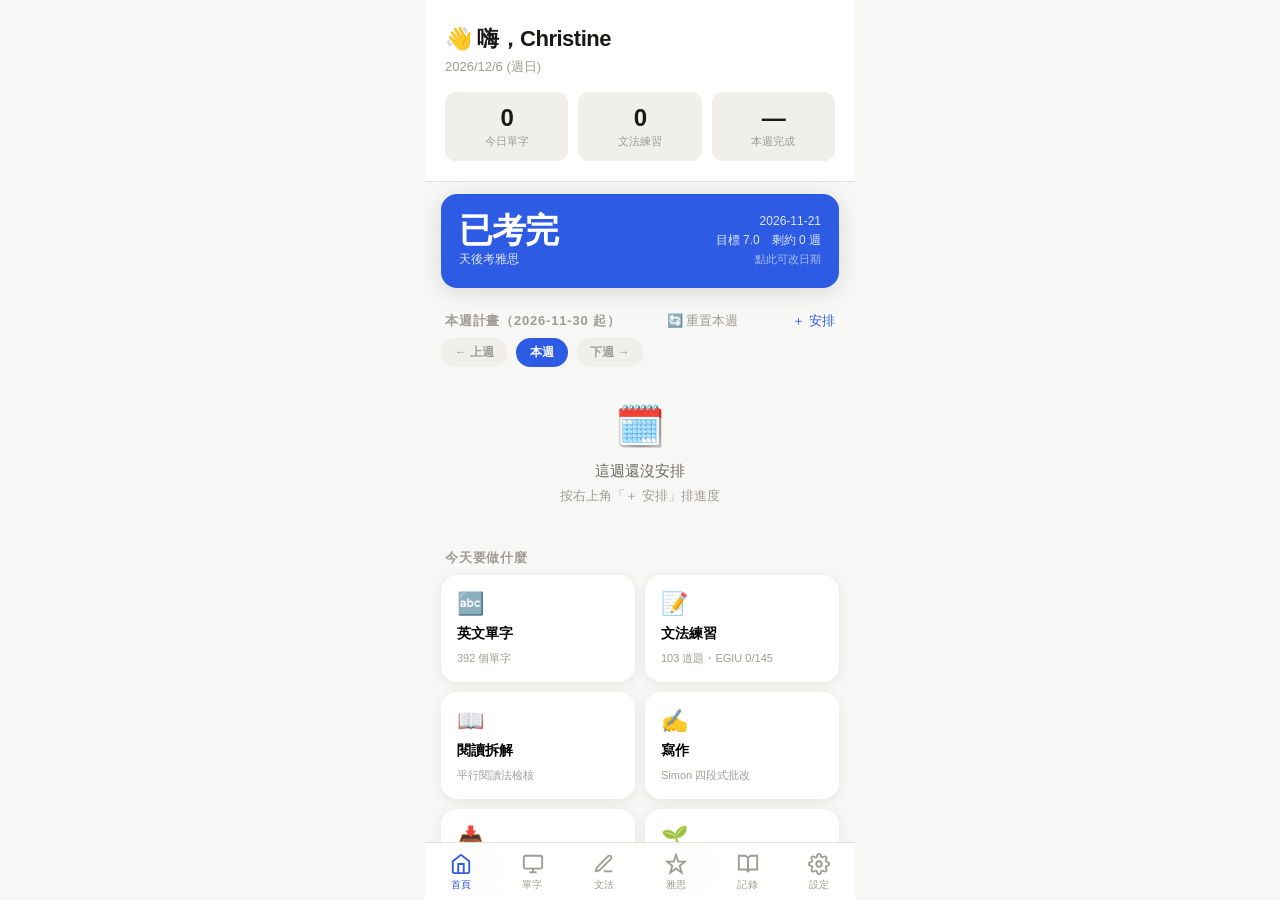
==== commit bab50118: "Update english.html" ====
--- a/english.html
+++ b/english.html
@@ -81,6 +81,7 @@
       <!-- 本週計畫表 -->
       <div class="section-header">
         <span class="section-title" id="plan-week-title">本週計畫</span>
+        <button class="section-action" onclick="resetWeekPlan()" style="color:var(--text3); margin-right:8px;">🔄 重置本週</button>
         <button class="section-action" onclick="openPlanEditor()">＋ 安排</button>
       </div>
       <div class="filter-row" id="plan-week-nav">
@@ -314,6 +315,21 @@
       <!-- 口說 -->
       <div id="ielts-sub-speaking" style="display:none;">
         <div id="method-speaking"></div>
+
+        <!-- 每週範例回答背誦/解析紀錄（v2.2.7 新增）：跟寫作那邊同一套邏輯，material 填題型或主題 -->
+        <div class="section-header"><span class="section-title">📚 每週範例回答背誦/解析紀錄</span></div>
+        <div class="diary-input-card">
+          <input class="record-input" id="sm-material" placeholder="範例回答主題（例：Part 2 - Describe a book）">
+          <input class="record-input" id="sm-date" type="date">
+          <textarea class="diary-textarea" id="sm-notes" style="min-height:70px;" placeholder="學到的句型、慣用語、心得…"></textarea>
+          <div class="diary-toolbar">
+            <button class="diary-submit" style="flex:1;" id="sm-save-btn" onclick="savePractice('speakingModel')">儲存紀錄</button>
+            <button class="diary-ai-btn" style="flex:0.6;" onclick="cancelEditPractice('speakingModel')">取消編輯</button>
+          </div>
+        </div>
+        <div id="sm-analysis"></div>
+        <div id="sm-list"></div>
+
         <div class="section-header">
           <span class="section-title">🔗 核心語料庫（串題用）</span>
           <button class="section-action" onclick="toggleEl('sn-form')">＋ 新增</button>
@@ -450,6 +466,21 @@
           <button class="lang-toggle-btn" id="wr-mode-vocab" onclick="setWriteMode('vocab')">📔 語料</button>
         </div>
 
+        <!-- 每週範文背誦/解析紀錄（v2.2.7 新增）：跟聽力/閱讀/文法同一套 practiceRecords，
+             不管切到批改/結構/語料哪個子分頁都看得到，因為這是每週固定的任務，不屬於任何一個子分頁 -->
+        <div class="section-header" style="margin-top:12px;"><span class="section-title">📚 每週範文背誦/解析紀錄</span></div>
+        <div class="diary-input-card">
+          <input class="record-input" id="wm-material" placeholder="範文名稱或主題（例：Task 2 Opinion 範文 - Education）">
+          <input class="record-input" id="wm-date" type="date">
+          <textarea class="diary-textarea" id="wm-notes" style="min-height:70px;" placeholder="學到的句型、詞彙、心得…"></textarea>
+          <div class="diary-toolbar">
+            <button class="diary-submit" style="flex:1;" id="wm-save-btn" onclick="savePractice('writingModel')">儲存紀錄</button>
+            <button class="diary-ai-btn" style="flex:0.6;" onclick="cancelEditPractice('writingModel')">取消編輯</button>
+          </div>
+        </div>
+        <div id="wm-analysis"></div>
+        <div id="wm-list"></div>
+
         <!-- AI 批改 -->
         <div id="wr-view-grade">
           <div class="section-header"><span class="section-title">作文批改（依 Simon 標準）</span></div>
@@ -505,6 +536,7 @@
 
       <div id="rec-sub-diary">
         <div class="section-header"><span class="section-title">今日英文日記</span></div>
+        <div id="diary-prompt-box"></div>
         <div id="diary-verb-hint"></div>
         <div class="diary-input-card">
           <textarea class="diary-textarea" id="diary-text" placeholder="用英文寫下今天發生的事… (3句以上)&#10;提示：試著用過去式！"></textarea>
@@ -667,6 +699,7 @@
             </div>
             <button class="settings-save-btn" onclick="saveSyncSettings()">儲存同步設定</button>
             <button class="settings-save-btn" style="background:var(--green);" onclick="pushProgress(true)">☁️ 立即同步</button>
+            <button class="settings-save-btn" style="background:var(--surface2); color:var(--text);" onclick="pullProgressManual()">⬇️ 從雲端拉最新進度</button>
             <div class="settings-item-sub" id="sync-status" style="margin-top:8px; text-align:center;">—</div>
           </div>
         </div>
@@ -972,6 +1005,37 @@
     }
   } finally { syncing = false; }
 }
+// 手動「從雲端拉最新進度」——設定頁按鈕用。
+// 【為什麼需要這個】自動同步只有兩個時機會發生：① 存檔後 20 秒防抖上傳 ② App 啟動當下下載一次。
+// 中間沒有「App 開著時持續檢查雲端」這回事，所以裝置 A 存檔、裝置 B 沒有重新整理就切過去看，
+// 資料不會自動出現——這是 2026-07-28 使用者實際回報的情況，不是同步壞掉，只是缺一個手動觸發點。
+// 邏輯沿用跟 pullProgressOnStartup() 一樣的 last-write-wins 比對（雲端 savedAt 較新才覆蓋本機），
+// 不會因為手動按了就無條件蓋掉本機這幾秒內還沒同步上去的變動。
+async function pullProgressManual() {
+  const cfg = getGithubConfig();
+  if (!cfg.token || !cfg.owner || !cfg.repo) { showToast('請先到設定完成 GitHub 設定'); return; }
+  setSyncStatus('⬇️ 檢查雲端最新進度…');
+  const remote = await githubGetJson(progressPath());
+  if (remote.error) { setSyncStatus('❌ ' + remote.error); showToast('❌ 拉取失敗，請稍後再試'); return; }
+  if (!remote.exists || !remote.json) { setSyncStatus('雲端目前還沒有進度檔'); showToast('雲端目前沒有進度檔可拉取'); return; }
+  const localSavedAt = Number(localStorage.getItem('lren_savedat') || 0);
+  const remoteSavedAt = Number(remote.json.savedAt || 0);
+  if (remoteSavedAt > localSavedAt) {
+    applyProgressObject(remote.json);
+    localStorage.setItem('lren_savedat', String(remoteSavedAt));
+    setSyncStatus('⬇️ 已還原 ' + new Date().toLocaleTimeString('zh-TW', { hour: '2-digit', minute: '2-digit' }));
+    showToast('⬇️ 已拉取雲端最新進度');
+    // 重新渲染目前畫面，讓拉下來的資料立刻反映在畫面上，不用手動切頁再切回來
+    updateHome();
+    if (currentPage === 'grammar') initGrammar();
+    if (currentPage === 'ielts') initIelts();
+    if (currentPage === 'vocab') { buildDeck(); vocabMode === 'flip' ? renderFlashcard() : renderTyping(); }
+    if (currentPage === 'records') initRecords();
+  } else {
+    setSyncStatus('✅ 本機已經是最新的');
+    showToast('本機已經是最新進度，不用拉取');
+  }
+}
 async function pullProgressOnStartup() {
   if (!isAutoSyncOn()) return;
   const cfg = getGithubConfig();
@@ -1197,6 +1261,26 @@
   planItems.push({ id: Date.now(), week: wk, skill: sk.id, day, text: text.trim(), done: false, score: '' });
   saveData(); renderPlan();
   showToast('✅ 已加入計畫');
+}
+
+// 重置本週：把這週目前的安排（不管是大表帶入的還是自己手動調過的）全部清掉，
+// 重新照 data-ielts.js 目前的 IELTS_STUDY_PLAN 帶入一次。
+// 【跟 autoImportWeekPlan 的差異】那個函式只在「還沒帶過」而且「不是過去週」時才會帶入；
+// 這裡是使用者主動按的，不管是過去週、本週還是未來週，也不管帶過沒帶過，一律強制重新帶入——
+// 這是設計上刻意放寬的例外，因為這是明確的手動動作，不是自動流程要避免的「一直重複灌資料」。
+function resetWeekPlan() {
+  const wk = weekKey(planWeekOffset);
+  const tpl = getWeekPlan(wk);
+  if (!tpl) { showToast('大表沒有這一週的範本可以重置'); return; }
+  if (!confirm(`確定要重置「${wk} 起」這一週嗎？\n這週目前的安排（包含你手動改過的內容）都會被清掉，換成大表目前最新的版本。`)) return;
+  planItems = planItems.filter(p => p.week !== wk);
+  planImportedWeeks = planImportedWeeks.filter(w => w !== wk);
+  tpl.items.forEach((it, i) => {
+    planItems.push({ id: Date.now() + i, week: wk, skill: it[0], day: it[1], text: it[2], done: false, score: '', fromPlan: true });
+  });
+  planImportedWeeks.push(wk);
+  saveData(); renderPlan();
+  showToast('✅ 已重置本週，換成最新的大表安排');
 }
 
 function updateHome() {
@@ -1602,6 +1686,69 @@
 }
 
 // ============================================================
+// 日記每日題目（v2.2.7 新增）：從文法／口說／閱讀三個既有來源隨機出一個小題目，
+// 解決「日記不知道要寫什麼」的問題。同一天固定同一題（存 lren_diary_prompt），
+// 按 🔄 可以強制換一題。純本機邏輯，不呼叫 AI。
+// ============================================================
+function pickGrammarPrompt() {
+  if (typeof ENGLISH_GRAMMAR === 'undefined' || ENGLISH_GRAMMAR.length === 0) return null;
+  const g = ENGLISH_GRAMMAR[Math.floor(Math.random() * ENGLISH_GRAMMAR.length)];
+  return `📝 文法練習：試著用「${g.rule}」這個文法點寫 3 句日記（參考：${g.correct}）`;
+}
+function pickSpeakingPrompt() {
+  if (typeof SPEAKING_NOTES !== 'undefined' && SPEAKING_NOTES.length > 0) {
+    const n = SPEAKING_NOTES[Math.floor(Math.random() * SPEAKING_NOTES.length)];
+    return `🎙️ 口說語料：試著把你的核心答案「${n.core}」寫成 3 句日記`;
+  }
+  if (typeof IELTS_TOPIC_LIST !== 'undefined' && IELTS_TOPIC_LIST.length > 0) {
+    const t = IELTS_TOPIC_LIST[Math.floor(Math.random() * IELTS_TOPIC_LIST.length)];
+    return `🎙️ 口說主題：試著寫 3 句關於「${t}」的日記`;
+  }
+  return null;
+}
+function pickReadingPrompt() {
+  const readingRecs = (typeof practiceRecords !== 'undefined' ? practiceRecords : []).filter(r => r.skill === 'reading' && (r.material || r.notes));
+  if (readingRecs.length > 0) {
+    const r = readingRecs[Math.floor(Math.random() * readingRecs.length)];
+    return `📖 閱讀複習：想一下你在「${escHtml(r.material || '')}」練習到的內容，用 3 句話寫下心得或摘要`;
+  }
+  if (typeof breakdowns !== 'undefined' && breakdowns.length > 0) {
+    const withLesson = breakdowns.filter(b => b.keyLesson);
+    if (withLesson.length > 0) {
+      const b = withLesson[Math.floor(Math.random() * withLesson.length)];
+      return `📖 閱讀複習：回顧這個學習點——「${b.keyLesson}」，用 3 句話寫下你的想法`;
+    }
+  }
+  return null;
+}
+// 三個來源隨機挑一種，該來源沒資料就換下一種，全部沒資料就給通用題目（不會空白）
+function generateDiaryPrompt() {
+  const pickers = shuffle([pickGrammarPrompt, pickSpeakingPrompt, pickReadingPrompt]);
+  for (const fn of pickers) {
+    const p = fn();
+    if (p) return p;
+  }
+  return '📝 今天想寫什麼都可以，試著用 3 句英文記錄一下！';
+}
+// forceNew=true（按🔄按鈕）一定重新抽一題；平常同一天固定同一題，不會每次切頁就換題目
+function renderDiaryPrompt(forceNew) {
+  const el = document.getElementById('diary-prompt-box');
+  if (!el) return;
+  const today = new Date().toDateString();
+  let saved = null;
+  try { saved = JSON.parse(localStorage.getItem('lren_diary_prompt') || 'null'); } catch(e) {}
+  let text;
+  if (!forceNew && saved && saved.date === today) {
+    text = saved.text;
+  } else {
+    text = generateDiaryPrompt();
+    try { localStorage.setItem('lren_diary_prompt', JSON.stringify({ date: today, text })); } catch(e) {}
+  }
+  el.innerHTML = `<div class="diary-verb-hint-box">${escHtml(text)}
+    <button class="speak-btn-inline" style="margin-left:6px;" onclick="renderDiaryPrompt(true)" title="換一題">🔄 換一題</button></div>`;
+}
+
+// ============================================================
 // EGIU 進度棋盤（v2.1.0）——English Grammar in Use 145 Units
 // 個人進度：存 lren_egiu、走 progress-en-<name>.json 同步，不進 data-user.json
 // egiuDone 格式：{ "37": "2026-07-21", ... }（單元號 → 完成日期）
@@ -1939,11 +2086,12 @@
   renderCauseChips('rp-causes', 'reading');
   fillBreakdownSelects();
   renderPracticeList('listening'); renderPracticeList('reading');
+  renderPracticeList('writingModel'); renderPracticeList('speakingModel');
   renderSpeakingNotes(); renderBreakdownList(); renderEssayList();
   initParaBank();
   renderRules(); renderStruct(); renderPhrases();
   const today = new Date().toISOString().split('T')[0];
-  ['lp-date','rp-date'].forEach(id => { const el = document.getElementById(id); if (el && !el.value) el.value = today; });
+  ['lp-date','rp-date','wm-date','sm-date'].forEach(id => { const el = document.getElementById(id); if (el && !el.value) el.value = today; });
 }
 // 拆解檢核的下拉選單：全部從 data-ielts.js 生成，之後規則有更新不用改這裡
 // （信號詞下拉用 optgroup 依七類分組，她不用背哪個字屬於哪類）
@@ -2032,7 +2180,11 @@
   el.classList.add('selected');
 }
 // 練習紀錄的 skill → 表單欄位前綴對照（新增科目時只要加這裡一行）
-const PRACTICE_SKILL_PREFIX = { listening: 'lp', reading: 'rp', grammar: 'eg' };
+// 練習紀錄的 skill → 表單欄位前綴對照（新增科目時只要加這裡一行）
+// writingModel/speakingModel 是「每週背範文/範例回答」的紀錄，沒有錯因 chips
+// （不是錯題，是背誦進度），所以沒有對應的 #<prefix>-causes / #<prefix>-status 容器，
+// savePractice() 用 querySelectorAll 取值，容器不存在時自然回傳空陣列，不會報錯。
+const PRACTICE_SKILL_PREFIX = { listening: 'lp', reading: 'rp', grammar: 'eg', writingModel: 'wm', speakingModel: 'sm' };
 // 目前正在編輯中的紀錄 id（null＝目前是「新增」狀態，不是 null 就是「編輯既有紀錄」）
 let editingPracticeId = null;
 function savePractice(skill) {
@@ -2047,7 +2199,7 @@
     id: wasEditing ? editingPracticeId : Date.now(), skill,
     date: document.getElementById(p + '-date').value || new Date().toISOString().split('T')[0],
     material,
-    score: document.getElementById(p + '-score').value,
+    score: document.getElementById(p + '-score')?.value || '',
     causes,
     status,
     notes: document.getElementById(p + '-notes').value.trim(),
@@ -2070,7 +2222,7 @@
   if (!rec) return;
   const p = PRACTICE_SKILL_PREFIX[rec.skill];
   document.getElementById(p + '-material').value = rec.material || '';
-  document.getElementById(p + '-score').value = rec.score || '';
+  const editScoreEl = document.getElementById(p + '-score'); if (editScoreEl) editScoreEl.value = rec.score || '';
   document.getElementById(p + '-date').value = rec.date || '';
   document.getElementById(p + '-notes').value = rec.notes || '';
   document.querySelectorAll(`#${p}-causes .error-cause-chip`).forEach(c => {
@@ -2140,9 +2292,10 @@
   const avg = scores.length ? (scores.reduce((a, b) => a + b, 0) / scores.length).toFixed(1) : '—';
   const recent = scores.slice(0, 3);
   const recentAvg = recent.length ? (recent.reduce((a, b) => a + b, 0) / recent.length).toFixed(1) : '—';
-  // 文法/EGIU 不是雅思分數科目，第三格顯示「已記錄次數」取代「目標」
-  const thirdLabel = skill === 'grammar' ? '已記錄次數' : '目標';
-  const thirdValue = skill === 'grammar' ? list.length : getTargetBand();
+  // 文法/EGIU、寫作/口說範文背誦都不是雅思分數科目，第三格顯示「已記錄次數」取代「目標」
+  const NON_BAND_SKILLS = ['grammar', 'writingModel', 'speakingModel'];
+  const thirdLabel = NON_BAND_SKILLS.includes(skill) ? '已記錄次數' : '目標';
+  const thirdValue = NON_BAND_SKILLS.includes(skill) ? list.length : getTargetBand();
   an.innerHTML = `<div class="card">
     <div style="display:flex; gap:16px; margin-bottom:10px;">
       <div><div class="ielts-record-score">${avg}</div><div class="ielts-record-meta">平均（${scores.length} 回）</div></div>
@@ -2906,6 +3059,7 @@
 
 function initRecords() {
   renderDiaryList(); renderEngooList(); renderCamblyList(); renderInboxList(); renderDiaryVerbHint();
+  renderDiaryPrompt();
   const el = document.getElementById('engoo-date');
   if (el && !el.value) el.value = new Date().toISOString().split('T')[0];
 }
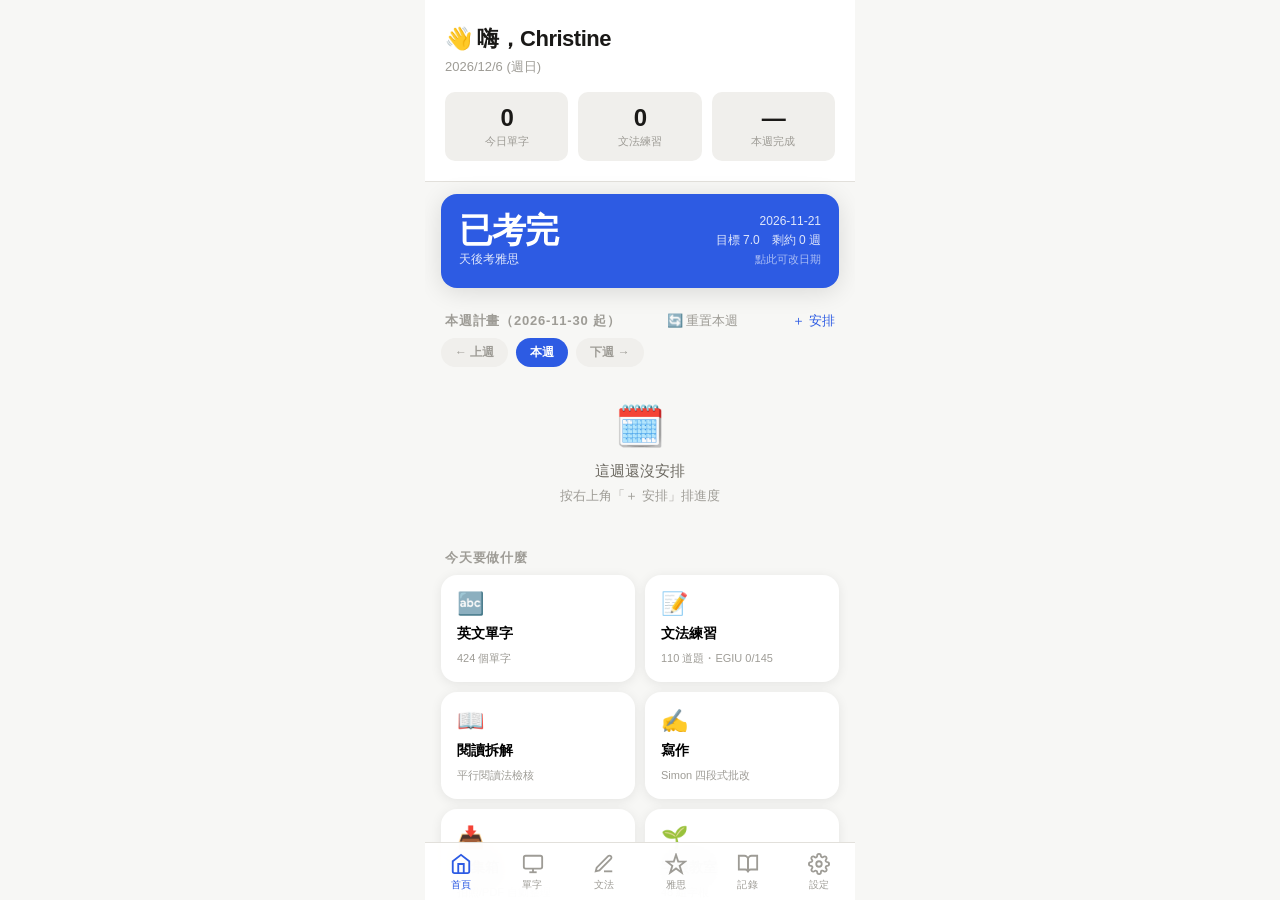
==== commit a18c36c0: "Update english.html" ====
--- a/english.html
+++ b/english.html
@@ -940,6 +940,58 @@
 // ============================================================
 function progressPath() { return 'progress-en-' + getUsername() + '.json'; }
 function isAutoSyncOn() { return localStorage.getItem('lr_autosync') !== '0'; }
+
+// ============================================================
+// 【v2.2.9 修正：跨裝置互相洗掉紀錄】
+// 舊行為：同步是純 last-write-wins，推送時把「本機這一份」整包蓋掉雲端。
+//   實際災情（2026-07-28 使用者回報）：手機填了文法練習紀錄並推上雲端 → 電腦開 App
+//   （記憶體裡是還沒有那些紀錄的舊資料）→ 在電腦點了任何東西就觸發存檔、savedAt 變新
+//   → 20 秒後整包推上去，把手機剛存的紀錄洗掉。只要兩台裝置交替使用就會一直發生。
+// 新行為：對「純累積型的紀錄陣列」改成以 id 聯集合併，推送前先把雲端有、本機沒有的補回來，
+//   拉取時也用合併而不是取代。這樣兩台裝置各自新增的紀錄都會保留。
+//
+// ⚠️ 為什麼不是所有欄位都合併：
+//   - planItems 不合併：使用者刪掉計畫項目是刻意動作，DESIGN.md 明訂「刪掉的項目不會自己
+//     長回來」。聯集會讓刪掉的項目復活，違反既有設計決策。
+//   - inboxItems 不合併：那是「待確認」的暫存區，存進資料庫後就該清空，合併會讓已處理的
+//     項目跑回來。
+//   - reviewSchedule / irregularSchedule / egiuDone 不合併：它們是狀態（現在排到第幾階段、
+//     哪天複習）不是紀錄，合併語意不明（兩台都複習過同一個字要取哪一份？），維持
+//     last-write-wins。單人多裝置下影響有限，真的出問題再處理。
+// ⚠️ 合併的取捨：在 A 裝置刪掉一筆紀錄後，若 B 裝置還留著舊的副本，那筆會被合併回來。
+//   相較於「整包洗掉別台的紀錄」，這個代價可接受得多——重複出現看得見，資料消失看不見。
+// ============================================================
+const MERGED_RECORD_KEYS = ['practiceRecords', 'breakdowns', 'essayRecords', 'diaryEntries', 'engooRecords'];
+// 以 id 聯集兩個紀錄陣列；同 id 時以 primary（通常是本機這份，代表使用者最近的編輯）為準
+function mergeRecordArrays(primary, secondary) {
+  if (!Array.isArray(primary)) primary = [];
+  if (!Array.isArray(secondary)) secondary = [];
+  const out = [...primary];
+  const seen = new Set(primary.map(r => String(r && r.id)));
+  secondary.forEach(r => {
+    if (!r || r.id === undefined) return;
+    if (!seen.has(String(r.id))) { out.push(r); seen.add(String(r.id)); }
+  });
+  return out;
+}
+// 推送前呼叫：把雲端有、本機沒有的紀錄先補進本機記憶體，這樣送上去的那份不會漏掉別台的東西
+function absorbRemoteRecords(remoteJson) {
+  if (!remoteJson) return 0;
+  let added = 0;
+  const before = {
+    practiceRecords: practiceRecords.length, breakdowns: breakdowns.length,
+    essayRecords: essayRecords.length, diaryEntries: diaryEntries.length, engooRecords: engooRecords.length,
+  };
+  practiceRecords = mergeRecordArrays(practiceRecords, remoteJson.practiceRecords);
+  breakdowns = mergeRecordArrays(breakdowns, remoteJson.breakdowns);
+  essayRecords = mergeRecordArrays(essayRecords, remoteJson.essayRecords);
+  diaryEntries = mergeRecordArrays(diaryEntries, remoteJson.diaryEntries);
+  engooRecords = mergeRecordArrays(engooRecords, remoteJson.engooRecords);
+  added = (practiceRecords.length - before.practiceRecords) + (breakdowns.length - before.breakdowns)
+        + (essayRecords.length - before.essayRecords) + (diaryEntries.length - before.diaryEntries)
+        + (engooRecords.length - before.engooRecords);
+  return added;
+}
 function buildProgressObject() {
   return {
     savedAt: Number(localStorage.getItem('lren_savedat') || 0),
@@ -955,13 +1007,16 @@
   if (p.irregularSchedule && typeof p.irregularSchedule === 'object') irregularSchedule = p.irregularSchedule;
   if (p.grammarStats) grammarStats = p.grammarStats;
   if (p.todayStats && p.todayStats.date === new Date().toDateString()) todayStats = p.todayStats;
-  if (Array.isArray(p.diaryEntries)) diaryEntries = p.diaryEntries;
-  if (Array.isArray(p.engooRecords)) engooRecords = p.engooRecords;
+  // 紀錄類陣列一律「合併」不取代——雲端比較新不代表本機這幾筆就該被丟掉
+  // （這裡以雲端為 primary：拉取的情境下雲端那份是別台剛存的、比較完整）
+  diaryEntries = mergeRecordArrays(p.diaryEntries, diaryEntries);
+  engooRecords = mergeRecordArrays(p.engooRecords, engooRecords);
+  practiceRecords = mergeRecordArrays(p.practiceRecords, practiceRecords);
+  breakdowns = mergeRecordArrays(p.breakdowns, breakdowns);
+  essayRecords = mergeRecordArrays(p.essayRecords, essayRecords);
+  // 以下維持取代（理由見上方註解）
   if (Array.isArray(p.inboxItems)) inboxItems = p.inboxItems;
   if (Array.isArray(p.planItems)) planItems = p.planItems;
-  if (Array.isArray(p.practiceRecords)) practiceRecords = p.practiceRecords;
-  if (Array.isArray(p.breakdowns)) breakdowns = p.breakdowns;
-  if (Array.isArray(p.essayRecords)) essayRecords = p.essayRecords;
   if (p.egiuDone && typeof p.egiuDone === 'object') egiuDone = p.egiuDone;
   if (Array.isArray(p.planImportedWeeks)) planImportedWeeks = p.planImportedWeeks;
   saveData();
@@ -987,6 +1042,15 @@
     for (let attempt = 0; attempt < 3; attempt++) {
       const remote = await githubGetJson(progressPath());
       if (remote.error && remote.error !== '未設定') { lastError = remote.error; break; }
+      // 【關鍵】推送前先把雲端有、本機沒有的紀錄吸收進來，再送出這一份。
+      // 少了這一步就是整包覆蓋，會洗掉別台裝置剛存的紀錄（v2.2.9 修的災情）。
+      // 放在重試迴圈「內」是刻意的：409 重試時雲端可能又被別台改過，每次都要重新吸收一次。
+      const absorbed = absorbRemoteRecords(remote.json);
+      if (absorbed > 0) {
+        saveData(); // 讓吸收回來的紀錄也寫進本機，畫面重整後不會又不見
+        renderPracticeList('listening'); renderPracticeList('reading'); renderPracticeList('grammar');
+        renderPracticeList('writingModel'); renderPracticeList('speakingModel');
+      }
       const put = await githubPutJson(progressPath(), buildProgressObject(), remote.sha, '英文進度同步 (' + getUsername() + ')');
       if (put.ok) {
         lastError = null;
@@ -1020,20 +1084,29 @@
   if (!remote.exists || !remote.json) { setSyncStatus('雲端目前還沒有進度檔'); showToast('雲端目前沒有進度檔可拉取'); return; }
   const localSavedAt = Number(localStorage.getItem('lren_savedat') || 0);
   const remoteSavedAt = Number(remote.json.savedAt || 0);
+  // 【v2.2.9】即使雲端 savedAt 比較舊，也要先把雲端獨有的紀錄合併進來——
+  // 「本機比較新」只代表本機最後存檔比較晚，不代表本機那份包含了別台存的所有紀錄。
+  const absorbed = absorbRemoteRecords(remote.json);
   if (remoteSavedAt > localSavedAt) {
     applyProgressObject(remote.json);
     localStorage.setItem('lren_savedat', String(remoteSavedAt));
     setSyncStatus('⬇️ 已還原 ' + new Date().toLocaleTimeString('zh-TW', { hour: '2-digit', minute: '2-digit' }));
     showToast('⬇️ 已拉取雲端最新進度');
+  } else if (absorbed > 0) {
+    saveData();
+    setSyncStatus('⬇️ 已補回 ' + absorbed + ' 筆雲端紀錄');
+    showToast(`⬇️ 已補回 ${absorbed} 筆其他裝置存的紀錄`);
+  } else {
+    setSyncStatus('✅ 本機已經是最新的');
+    showToast('本機已經是最新進度，不用拉取');
+  }
+  if (remoteSavedAt > localSavedAt || absorbed > 0) {
     // 重新渲染目前畫面，讓拉下來的資料立刻反映在畫面上，不用手動切頁再切回來
     updateHome();
     if (currentPage === 'grammar') initGrammar();
     if (currentPage === 'ielts') initIelts();
     if (currentPage === 'vocab') { buildDeck(); vocabMode === 'flip' ? renderFlashcard() : renderTyping(); }
     if (currentPage === 'records') initRecords();
-  } else {
-    setSyncStatus('✅ 本機已經是最新的');
-    showToast('本機已經是最新進度，不用拉取');
   }
 }
 async function pullProgressOnStartup() {
@@ -1051,11 +1124,17 @@
   if (remote.error || !remote.exists || !remote.json) return;
   const localSavedAt = Number(localStorage.getItem('lren_savedat') || 0);
   const remoteSavedAt = Number(remote.json.savedAt || 0);
+  // 【v2.2.9】不論誰比較新，都先把雲端獨有的紀錄合併回本機（理由同 pullProgressManual）
+  const absorbed = absorbRemoteRecords(remote.json);
   if (remoteSavedAt > localSavedAt) {
     applyProgressObject(remote.json);
     localStorage.setItem('lren_savedat', String(remoteSavedAt));
     setSyncStatus('⬇️ 已從雲端還原進度');
     showToast('⬇️ 已從雲端還原最新進度');
+    if (currentPage === 'home') updateHome();
+  } else if (absorbed > 0) {
+    saveData();
+    setSyncStatus('⬇️ 已補回 ' + absorbed + ' 筆雲端紀錄');
     if (currentPage === 'home') updateHome();
   } else { setSyncStatus('✅ 雲端進度已是最新'); }
 }
@@ -2269,6 +2348,9 @@
   const list = practiceRecords.filter(r => r.skill === skill);
   const el = document.getElementById(p + '-list');
   const an = document.getElementById(p + '-analysis');
+  // 防呆：同步流程（pushProgress 吸收雲端紀錄後）也會呼叫這個函式，
+  // 萬一某個科目的 DOM 還沒就緒就直接跳過，不要讓渲染錯誤中斷整個同步
+  if (!el || !an) return;
   if (list.length === 0) {
     el.innerHTML = `<div class="empty-state" style="padding:24px;"><div class="empty-state-icon">📝</div><div class="empty-state-text">還沒有練習紀錄</div></div>`;
     an.innerHTML = ''; return;
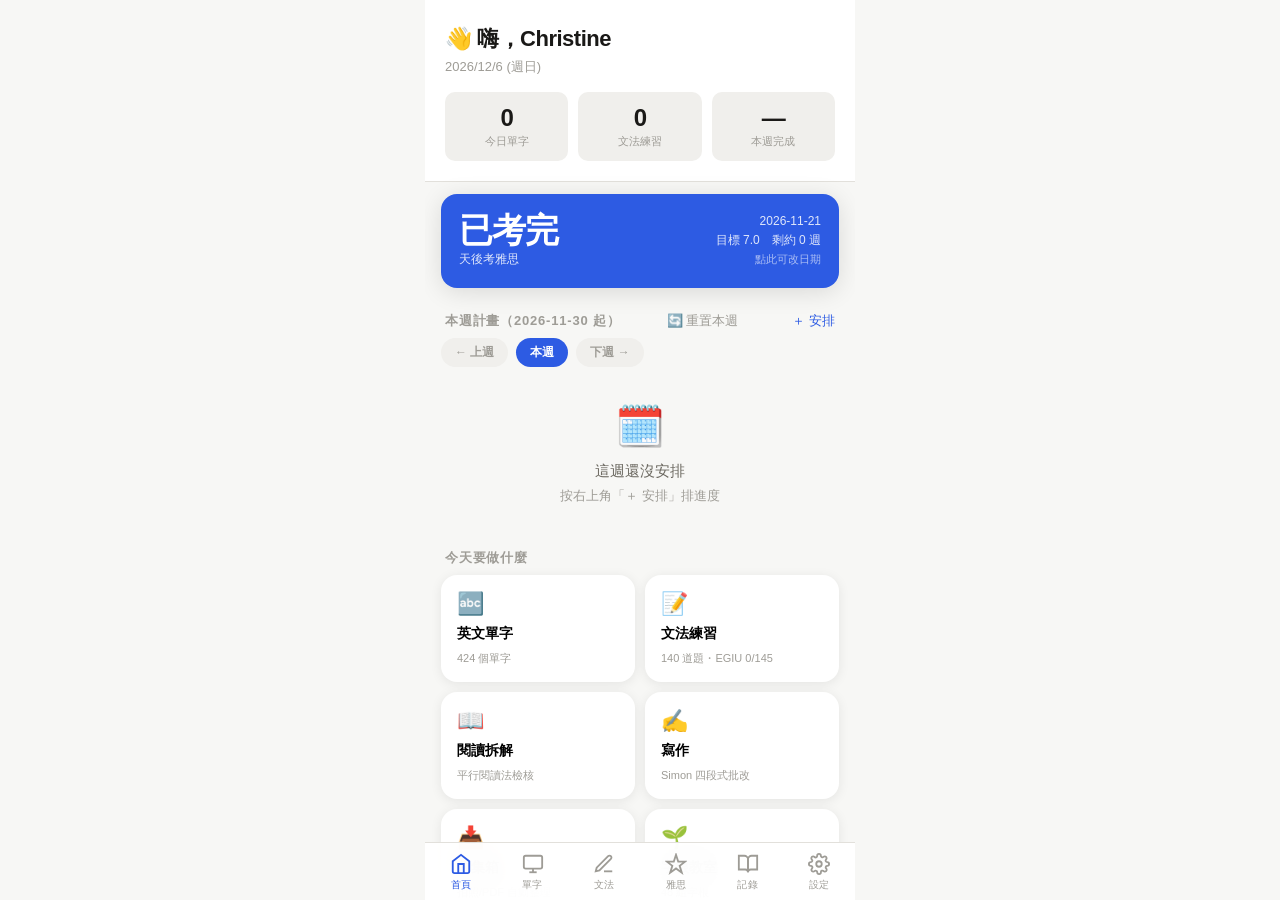
==== commit c5cf100c: "Update english.html" ====
--- a/english.html
+++ b/english.html
@@ -733,16 +733,17 @@
         </div>
         <div class="settings-section settings-group-body" id="sg-body-backup">
           <div class="card" style="display:flex; flex-direction:column; gap:10px;">
-            <div style="font-size:13px; color:var(--text2); line-height:1.6;">匯出後會下載一個 <strong>.json</strong> 檔案，存到 iCloud 或任何地方。換手機時用匯入還原。</div>
+            <div style="font-size:13px; color:var(--text2); line-height:1.6;">匯出後會下載一個 <strong>.json</strong> 檔案，存到 iCloud 或任何地方。換手機時用匯入還原。<br>
+              <span style="color:var(--text3); font-size:12px;">匯入可一次選多個檔案，並且會問你要「合併」還是「覆蓋」。<strong>合併</strong>只增不減，適合把散落在不同備份或 GitHub 歷史版本裡的紀錄兜回來。</span></div>
             <button class="settings-save-btn" onclick="exportData()" style="background:var(--green);">📤 匯出所有資料</button>
-            <button class="settings-save-btn" onclick="document.getElementById('import-file').click()" style="background:var(--surface2); color:var(--text);">📥 匯入資料</button>
-            <input type="file" id="import-file" accept=".json" style="display:none;" onchange="importData(event)">
+            <button class="settings-save-btn" onclick="document.getElementById('import-file').click()" style="background:var(--surface2); color:var(--text);">📥 匯入資料（可多選）</button>
+            <input type="file" id="import-file" accept=".json" multiple style="display:none;" onchange="importData(event)">
             <div id="import-status"></div>
           </div>
         </div>
 
         <div style="text-align:center; padding: 20px; font-size:12px; color:var(--text3);">
-          IELTS English App v2.1.0<br>德文功能已搬到 german.html
+          IELTS English App v2.3.1<br>德文功能已搬到 german.html
         </div>
       </div>
     </div>
@@ -954,12 +955,16 @@
 //   - planItems 不合併：使用者刪掉計畫項目是刻意動作，DESIGN.md 明訂「刪掉的項目不會自己
 //     長回來」。聯集會讓刪掉的項目復活，違反既有設計決策。
 //   - inboxItems 不合併：那是「待確認」的暫存區，存進資料庫後就該清空，合併會讓已處理的
-//     項目跑回來。
-//   - reviewSchedule / irregularSchedule / egiuDone 不合併：它們是狀態（現在排到第幾階段、
-//     哪天複習）不是紀錄，合併語意不明（兩台都複習過同一個字要取哪一份？），維持
-//     last-write-wins。單人多裝置下影響有限，真的出問題再處理。
-// ⚠️ 合併的取捨：在 A 裝置刪掉一筆紀錄後，若 B 裝置還留著舊的副本，那筆會被合併回來。
-//   相較於「整包洗掉別台的紀錄」，這個代價可接受得多——重複出現看得見，資料消失看不見。
+//     項目跑回來；而且收集箱項目沒有 id 可去重，聯集會產生重複項目。
+//     ⚠️ 代價：在 A 裝置分析完還沒按儲存就跑去 B 裝置操作，那批暫存可能消失。
+//     使用習慣上請「分析完就儘快按儲存到資料庫」，不要留在收集箱過夜。
+//   - reviewSchedule / irregularSchedule / egiuDone / grammarStats：
+//     ✅ v2.3.0 起改成合併（原本不合併，是這次補上的缺口）。理由見 absorbRemoteRecords
+//     內的註解——覆蓋會讓複習進度「倒退」，而且很難察覺。合併規則是「只前進不後退」：
+//     排程取練習次數較多者、EGIU 打卡取聯集、統計取較大值。
+// ⚠️ 合併的取捨：在 A 裝置刪掉一筆紀錄（或取消一個 EGIU 打卡）後，若 B 裝置還留著舊副本，
+//   那筆會被合併回來。相較於「整包洗掉別台的紀錄」，這個代價可接受得多——
+//   重複出現看得見可以再刪，資料消失看不見。
 // ============================================================
 const MERGED_RECORD_KEYS = ['practiceRecords', 'breakdowns', 'essayRecords', 'diaryEntries', 'engooRecords'];
 // 以 id 聯集兩個紀錄陣列；同 id 時以 primary（通常是本機這份，代表使用者最近的編輯）為準
@@ -975,6 +980,7 @@
   return out;
 }
 // 推送前呼叫：把雲端有、本機沒有的紀錄先補進本機記憶體，這樣送上去的那份不會漏掉別台的東西
+// 回傳「補回了幾筆」（含排程與 EGIU 打卡的變動數），0 代表本機已經涵蓋雲端所有內容
 function absorbRemoteRecords(remoteJson) {
   if (!remoteJson) return 0;
   let added = 0;
@@ -990,7 +996,62 @@
   added = (practiceRecords.length - before.practiceRecords) + (breakdowns.length - before.breakdowns)
         + (essayRecords.length - before.essayRecords) + (diaryEntries.length - before.diaryEntries)
         + (engooRecords.length - before.engooRecords);
+
+  // ---- v2.3.0：排程與打卡也要合併（原本只合併上面那幾個陣列，這裡是補上的缺口）----
+  // 為什麼：單字複習排程被整包覆蓋時，進度會「倒退」——手機把某字練到第 4 階段，
+  // 電腦用舊狀態推上去就退回第 2 階段，那幾次複習等於白做，而且很難察覺
+  // （只會覺得「這個字怎麼又跑出來了」）。EGIU 打卡同理，這就是 Unit 1–7 和 Unit 10
+  // 會分散在不同雲端版本、必須手動合併的原因。
+  const schedBefore = scheduleFingerprint(reviewSchedule) + scheduleFingerprint(irregularSchedule);
+  reviewSchedule = mergeSchedules(reviewSchedule, remoteJson.reviewSchedule);
+  irregularSchedule = mergeSchedules(irregularSchedule, remoteJson.irregularSchedule);
+  if (scheduleFingerprint(reviewSchedule) + scheduleFingerprint(irregularSchedule) !== schedBefore) added++;
+
+  // EGIU 打卡：聯集（同一單元兩邊都有就取較早的完成日，代表第一次讀完的時間）
+  if (remoteJson.egiuDone && typeof remoteJson.egiuDone === 'object') {
+    const egiuBefore = Object.keys(egiuDone).length;
+    Object.keys(remoteJson.egiuDone).forEach(k => {
+      if (!egiuDone[k]) egiuDone[k] = remoteJson.egiuDone[k];
+      else if (remoteJson.egiuDone[k] < egiuDone[k]) egiuDone[k] = remoteJson.egiuDone[k];
+    });
+    if (Object.keys(egiuDone).length !== egiuBefore) added++;
+  }
+
+  // 文法答對/答錯統計：純計數器，取較大值（不會少算她的練習量）
+  if (remoteJson.grammarStats) {
+    const g = remoteJson.grammarStats;
+    const merged = {
+      correct: Math.max(grammarStats.correct || 0, g.correct || 0),
+      wrong: Math.max(grammarStats.wrong || 0, g.wrong || 0),
+      total: Math.max(grammarStats.total || 0, g.total || 0),
+    };
+    if (merged.correct !== (grammarStats.correct || 0) || merged.wrong !== (grammarStats.wrong || 0)
+        || merged.total !== (grammarStats.total || 0)) added++;
+    grammarStats = merged;
+  }
   return added;
+}
+// 排程指紋：用來判斷合併後有沒有實際變動（不用逐字比對物件）
+function scheduleFingerprint(sched) {
+  return Object.keys(sched || {}).reduce((sum, k) => {
+    const s = sched[k] || {};
+    return sum + (s.correct || 0) + (s.incorrect || 0) + (s.stage || 0);
+  }, 0);
+}
+// 逐字合併複習排程：同一個字取「總練習次數（correct+incorrect）」較多的那一份；
+// 相同時取 nextReview 較晚的（代表比較近期才複習過）。
+// 這樣不論哪一台先推，複習進度都只會前進不會倒退。
+function mergeSchedules(local, remote) {
+  const out = Object.assign({}, remote || {});
+  Object.keys(local || {}).forEach(k => {
+    const a = local[k], b = out[k];
+    if (!b) { out[k] = a; return; }
+    const ta = (a.correct || 0) + (a.incorrect || 0);
+    const tb = (b.correct || 0) + (b.incorrect || 0);
+    if (ta > tb) out[k] = a;
+    else if (ta === tb && (a.nextReview || 0) > (b.nextReview || 0)) out[k] = a;
+  });
+  return out;
 }
 function buildProgressObject() {
   return {
@@ -1003,21 +1064,15 @@
 }
 function applyProgressObject(p) {
   if (!p) return;
-  if (p.reviewSchedule) reviewSchedule = p.reviewSchedule;
-  if (p.irregularSchedule && typeof p.irregularSchedule === 'object') irregularSchedule = p.irregularSchedule;
-  if (p.grammarStats) grammarStats = p.grammarStats;
+  // 排程、EGIU 打卡、文法統計一律「合併」不取代（v2.3.0）——
+  // 雲端比較新不代表本機這幾次複習/打卡就該被丟掉。實作直接沿用 absorbRemoteRecords，
+  // 兩條路徑用同一份邏輯，不會出現「推送有合併、拉取卻覆蓋」的不一致。
+  absorbRemoteRecords(p);
   if (p.todayStats && p.todayStats.date === new Date().toDateString()) todayStats = p.todayStats;
-  // 紀錄類陣列一律「合併」不取代——雲端比較新不代表本機這幾筆就該被丟掉
-  // （這裡以雲端為 primary：拉取的情境下雲端那份是別台剛存的、比較完整）
-  diaryEntries = mergeRecordArrays(p.diaryEntries, diaryEntries);
-  engooRecords = mergeRecordArrays(p.engooRecords, engooRecords);
-  practiceRecords = mergeRecordArrays(p.practiceRecords, practiceRecords);
-  breakdowns = mergeRecordArrays(p.breakdowns, breakdowns);
-  essayRecords = mergeRecordArrays(p.essayRecords, essayRecords);
-  // 以下維持取代（理由見上方註解）
+  // 紀錄類陣列已在 absorbRemoteRecords 內合併完成，這裡不再重複處理
+  // 以下維持取代（理由見上方註解：刪除是刻意動作／暫存區）
   if (Array.isArray(p.inboxItems)) inboxItems = p.inboxItems;
   if (Array.isArray(p.planItems)) planItems = p.planItems;
-  if (p.egiuDone && typeof p.egiuDone === 'object') egiuDone = p.egiuDone;
   if (Array.isArray(p.planImportedWeeks)) planImportedWeeks = p.planImportedWeeks;
   saveData();
 }
@@ -3861,40 +3916,113 @@
   URL.revokeObjectURL(url);
   showToast('✅ 已匯出，請把檔案存到 iCloud 或安全的地方');
 }
+// ============================================================
+// 匯入（v2.3.1 起支援「合併模式」）
+//
+// 【為什麼要有合併模式】2026-08-03 發生過一次真實資料遺失：兩台裝置互相覆蓋，
+// 導致不同的紀錄散落在 GitHub 的多個歷史 commit 裡，沒有任何單一版本是完整的。
+// 當時是靠人工把各版本兜起來，很花時間。有了合併模式，她可以直接從 GitHub 下載
+// 那幾個歷史版本的 JSON，一個一個匯入，App 自己聯集——不用再靠人工比對。
+//
+// 兩種模式：
+//   合併（預設，安全）：只增不減。走 absorbRemoteRecords 那套「只前進不後退」的規則，
+//     現有資料一筆都不會消失，適合救回散落在多個版本裡的紀錄。
+//   覆蓋：整包取代目前進度，適合「換手機、要完整還原某一份備份」的情境。
+// 支援一次選多個檔案，會依序處理（合併模式下順序不影響最終結果）。
+// ============================================================
 function importData(event) {
-  const file = event.target.files[0];
-  if (!file) return;
+  const files = Array.from(event.target.files || []);
+  if (files.length === 0) return;
   const statusEl = document.getElementById('import-status');
-  const reader = new FileReader();
-  reader.onload = (e) => {
-    try {
-      const data = JSON.parse(e.target.result);
-      if (!data.reviewSchedule && !data.planItems && !data.diaryEntries) throw new Error('不是本 App 的備份檔');
-      if (!confirm('匯入會覆蓋目前的英文進度（單字排程、計畫、練習紀錄…），確定嗎？')) { event.target.value = ''; return; }
-      if (data.reviewSchedule) reviewSchedule = data.reviewSchedule;
-      if (data.grammarStats) grammarStats = data.grammarStats;
-      if (Array.isArray(data.diaryEntries)) diaryEntries = data.diaryEntries;
-      if (Array.isArray(data.engooRecords)) engooRecords = data.engooRecords;
-      if (Array.isArray(data.inboxItems)) inboxItems = data.inboxItems;
-      if (Array.isArray(data.planItems)) planItems = data.planItems;
-      if (Array.isArray(data.practiceRecords)) practiceRecords = data.practiceRecords;
-      if (Array.isArray(data.breakdowns)) breakdowns = data.breakdowns;
-      if (Array.isArray(data.essayRecords)) essayRecords = data.essayRecords;
-      if (data.egiuDone && typeof data.egiuDone === 'object') egiuDone = data.egiuDone;
-      if (Array.isArray(data.planImportedWeeks)) planImportedWeeks = data.planImportedWeeks;
-      if (data.irregularSchedule && typeof data.irregularSchedule === 'object') irregularSchedule = data.irregularSchedule;
-      if (data.examDate) localStorage.setItem('lren_exam_date', data.examDate);
-      if (data.examTarget) localStorage.setItem('lren_exam_target', data.examTarget);
-      saveData();
-      updateHome(); initSettings();
-      statusEl.innerHTML = `<div class="ai-result" style="color:var(--green); border-left-color:var(--green);">✅ 匯入成功！</div>`;
-      showToast('✅ 資料已匯入');
-    } catch(err) {
-      statusEl.innerHTML = `<div class="ai-result" style="color:var(--danger);">❌ 匯入失敗：${escHtml(err.message)}</div>`;
+  const mergeMode = confirm(
+    `要用哪一種方式匯入這 ${files.length} 個檔案？\n\n` +
+    `【確定】＝合併模式（建議）\n` +
+    `　只增不減，現有資料一筆都不會消失。\n` +
+    `　適合：把散落在多個備份/歷史版本裡的紀錄兜回來。\n\n` +
+    `【取消】＝覆蓋模式\n` +
+    `　整包取代目前的進度。\n` +
+    `　適合：換手機，要完整還原某一份備份。`
+  );
+  if (!mergeMode) {
+    if (!confirm('⚠️ 覆蓋模式會清掉目前的英文進度（單字排程、計畫、練習紀錄…），確定嗎？')) {
+      event.target.value = ''; return;
     }
+  }
+  let done = 0, failed = 0, totalAdded = 0;
+  const errors = [];
+  const finish = () => {
+    saveData();
+    updateHome(); initSettings();
+    if (currentPage === 'ielts') initIelts();
+    if (currentPage === 'grammar') initGrammar();
+    if (currentPage === 'records') initRecords();
+    const summary = mergeMode
+      ? `✅ 已合併 ${done} 個檔案，補進 ${totalAdded} 筆先前沒有的資料。<br>
+         <span style="font-size:12px; color:var(--text2);">目前共有練習紀錄 ${practiceRecords.length} 筆、EGIU 打卡 ${Object.keys(egiuDone).length} 個單元、單字排程 ${Object.keys(reviewSchedule).length} 個。</span>`
+      : `✅ 已覆蓋匯入 ${done} 個檔案`;
+    statusEl.innerHTML = `<div class="ai-result" style="color:var(--green); border-left-color:var(--green);">${summary}
+      ${failed ? `<br><span style="color:var(--amber);">⚠️ ${failed} 個檔案讀取失敗：${escHtml(errors.join('；'))}</span>` : ''}
+      ${mergeMode ? '<br><span style="font-size:12px; color:var(--text3);">確認資料正確後，記得到上面按「☁️ 立即同步」推上雲端。</span>' : ''}</div>`;
+    showToast(mergeMode ? `✅ 已合併 ${done} 個檔案` : '✅ 資料已匯入');
     event.target.value = '';
   };
-  reader.readAsText(file);
+  // 依序處理每個檔案（FileReader 是非同步的，用遞迴串起來，避免同時寫入互相蓋掉）
+  const processNext = (i) => {
+    if (i >= files.length) { finish(); return; }
+    const reader = new FileReader();
+    reader.onload = (e) => {
+      try {
+        const data = JSON.parse(e.target.result);
+        if (!data.reviewSchedule && !data.planItems && !data.diaryEntries && !data.practiceRecords) {
+          throw new Error('不是本 App 的備份檔');
+        }
+        if (mergeMode) {
+          // 合併：直接複用同步那套邏輯，規則完全一致（只前進不後退）
+          totalAdded += absorbRemoteRecords(data);
+          // 計畫項目在同步時刻意不合併（刪掉的不該復活），但「匯入舊備份」是不同情境：
+          // 她是主動要把舊資料兜回來，這裡以 id 聯集，缺的補上、現有的不動
+          if (Array.isArray(data.planItems)) {
+            const before = planItems.length;
+            planItems = mergeRecordArrays(planItems, data.planItems);
+            totalAdded += planItems.length - before;
+          }
+          if (Array.isArray(data.planImportedWeeks)) {
+            data.planImportedWeeks.forEach(w => { if (!planImportedWeeks.includes(w)) planImportedWeeks.push(w); });
+          }
+          // 收集箱待確認項目沒有 id，無法可靠去重 → 只在本機是空的時候才補進來，
+          // 避免把已經處理掉的項目又倒回來，也避免產生重複
+          if (Array.isArray(data.inboxItems) && data.inboxItems.length && inboxItems.length === 0) {
+            inboxItems = data.inboxItems.slice();
+            totalAdded += inboxItems.length;
+          }
+        } else {
+          if (data.reviewSchedule) reviewSchedule = data.reviewSchedule;
+          if (data.grammarStats) grammarStats = data.grammarStats;
+          if (Array.isArray(data.diaryEntries)) diaryEntries = data.diaryEntries;
+          if (Array.isArray(data.engooRecords)) engooRecords = data.engooRecords;
+          if (Array.isArray(data.inboxItems)) inboxItems = data.inboxItems;
+          if (Array.isArray(data.planItems)) planItems = data.planItems;
+          if (Array.isArray(data.practiceRecords)) practiceRecords = data.practiceRecords;
+          if (Array.isArray(data.breakdowns)) breakdowns = data.breakdowns;
+          if (Array.isArray(data.essayRecords)) essayRecords = data.essayRecords;
+          if (data.egiuDone && typeof data.egiuDone === 'object') egiuDone = data.egiuDone;
+          if (Array.isArray(data.planImportedWeeks)) planImportedWeeks = data.planImportedWeeks;
+          if (data.irregularSchedule && typeof data.irregularSchedule === 'object') irregularSchedule = data.irregularSchedule;
+        }
+        if (data.examDate) localStorage.setItem('lren_exam_date', data.examDate);
+        if (data.examTarget) localStorage.setItem('lren_exam_target', data.examTarget);
+        done++;
+      } catch(err) {
+        failed++;
+        errors.push(`${files[i].name}（${err.message}）`);
+      }
+      processNext(i + 1);
+    };
+    reader.onerror = () => { failed++; errors.push(`${files[i].name}（讀取失敗）`); processNext(i + 1); };
+    reader.readAsText(files[i]);
+  };
+  statusEl.innerHTML = `<div class="ai-loading" style="margin-top:8px;">處理 ${files.length} 個檔案中…</div>`;
+  processNext(0);
 }
 
 // ============================================================
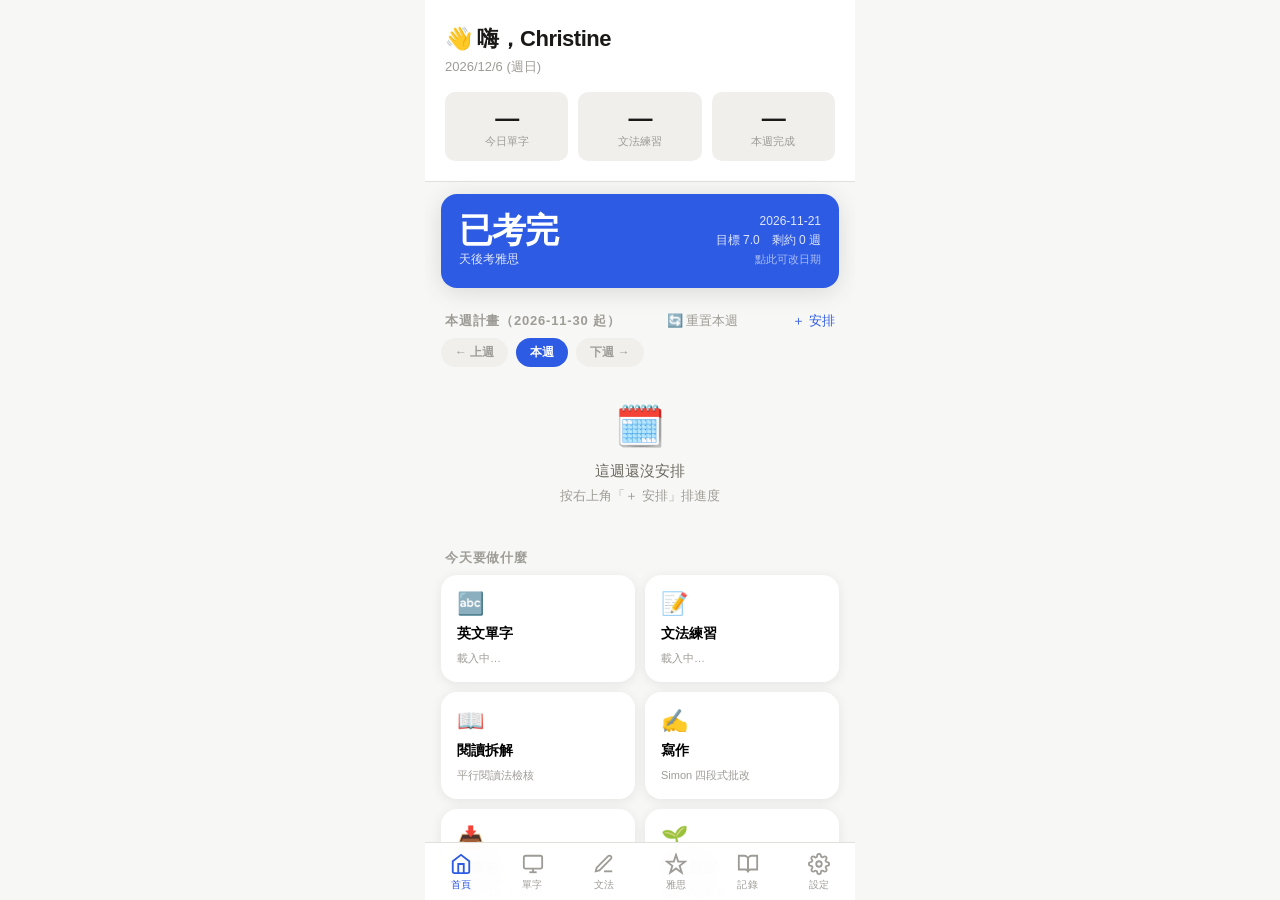
==== commit 6c7c9e50: "Update english.html" ====
--- a/english.html
+++ b/english.html
@@ -7,10 +7,16 @@
 <meta name="apple-mobile-web-app-status-bar-style" content="black-translucent">
 <meta name="apple-mobile-web-app-title" content="雅思英文">
 <title>IELTS English</title>
-<link rel="stylesheet" href="core.css">
-<script src="data.js"></script>
-<script src="data-ielts.js"></script>
-<script src="core.js"></script>
+<link rel="stylesheet" href="core.css?v=3.0.0">
+<script>
+  // v3.0.0：告訴 core.js 這支 App 用哪個使用者資料檔、有哪些欄位。
+  // 一定要在 core.js 之前宣告；名字不可改成 APP_CONFIG（舊 data.js 有同名全域 const，會遮蔽掉）。
+  window.LR_APP = { id: 'en', name: '英文', userDataPath: 'data-user-en.json',
+    userDataKeys: ['englishVocabulary', 'englishGrammar', 'wordRoots', 'task2Phrases', 'speakingNotes', 'paraphrases'] };
+  </script>
+<script src="data-en.js?v=3.0.0"></script>
+<script src="data-ielts.js?v=3.0.0"></script>
+<script src="core.js?v=3.0.0"></script>
 <style>
   /* 英文 App 主色＝藍色（德文 App 是紅色，兩支 App 一眼可分辨） */
   :root { --primary: var(--en); --primary-light: var(--en-light); }
@@ -140,6 +146,7 @@
         <button class="filter-chip" onclick="setVocabSource('cambly', this)">Cambly</button>
         <button class="filter-chip" onclick="setVocabSource('engoo', this)">Engoo</button>
       </div>
+      <div id="deck-info" style="font-size:12px; color:var(--text3); padding:0 16px 4px; line-height:1.6;"></div>
 
       <div id="flashcard-mode">
         <div class="flashcard-container">
@@ -718,6 +725,12 @@
           </div>
           <div class="settings-item"><div class="settings-item-left"><div class="settings-item-title">文法題</div><div class="settings-item-sub" id="settings-grammar-count">—</div></div><span class="tag tag-green">文法</span></div>
           <div class="settings-item"><div class="settings-item-left"><div class="settings-item-title">雅思練習紀錄</div><div class="settings-item-sub" id="settings-practice-count">—</div></div><span class="tag tag-amber">雅思</span></div>
+          <div class="settings-item" style="flex-direction: column; align-items: stretch;">
+            <div class="settings-item-title">🔍 檢查重複的紀錄</div>
+            <div class="settings-item-sub" style="line-height:1.6;">多台裝置同步或合併匯入舊備份後，同一筆紀錄可能會出現兩次（內容一樣但編號不同）。這裡會找出來讓你確認，保留資料最完整的那筆。</div>
+            <button class="settings-save-btn" style="background:var(--surface2); color:var(--text);" onclick="scanDuplicates()">開始檢查</button>
+            <div id="dup-scan-result"></div>
+          </div>
           <div class="settings-item">
             <div class="settings-item-left"><div class="settings-item-title">重置今日進度</div><div class="settings-item-sub">清除今天的翻牌記錄</div></div>
             <button onclick="resetToday()" style="font-size:13px; color:var(--de); font-weight:600;">重置</button>
@@ -743,7 +756,9 @@
         </div>
 
         <div style="text-align:center; padding: 20px; font-size:12px; color:var(--text3);">
-          IELTS English App v2.3.1<br>德文功能已搬到 german.html
+          IELTS English App v3.0.0<br>
+          大表版本 <span id="settings-plan-version">—</span>　<span id="settings-cache-hint" style="color:var(--amber);"></span><br>
+          德文功能已搬到 german.html
         </div>
       </div>
     </div>
@@ -1510,6 +1525,20 @@
   if (mode === 'type') { buildDeck(); renderTyping(); }
   if (mode === 'irregular') { setIrregularSubMode(irregularSubMode); }
 }
+// ============================================================
+// 建立這一輪的單字牌組（v2.4.1 修：新字被到期複習餓死的 bug）
+//
+// 【舊行為的問題】原本是 `due.slice(0,20)` 先填滿，再用 `20 - dueSlice.length` 補新字。
+// 當到期複習的字 ≥20 個（她有 130 個已排程單字，長期都超過），剩餘名額就是 0，
+// **新加入的單字永遠不會出現**——使用者實際回報「最近加的單字都很少出現，
+// 一直是我看過/滑過的那些」（2026-08-04）。
+//
+// 【新行為】固定保留 NEW_WORD_QUOTA 張給新字；若新字不夠就把名額還給到期複習，
+// 若到期的不夠多則反過來多補新字。兩邊都不會餓死對方。
+// 最後整副洗牌，讓新舊字穿插出現（比「複習完才輪到新字」有變化，也比較不容易分心）。
+// ============================================================
+const DECK_SIZE = 20;
+const NEW_WORD_QUOTA = 6; // 每一輪至少留給新字的張數（前提是真的還有新字）
 function buildDeck() {
   const vocab = sourcePool();
   const now = Date.now();
@@ -1520,14 +1549,34 @@
     else if (s.nextReview <= now) due.push(w);
   });
   shuffle(due); shuffle(fresh);
-  const dueSlice = due.slice(0, 20);
-  currentDeck = [...dueSlice, ...fresh.slice(0, 20 - dueSlice.length)];
+  const freshTake = Math.min(fresh.length, NEW_WORD_QUOTA);
+  const dueTake = Math.min(due.length, DECK_SIZE - freshTake);
+  // 到期的不夠填滿時，剩下的名額再多給新字
+  const freshExtra = Math.min(fresh.length - freshTake, DECK_SIZE - dueTake - freshTake);
+  currentDeck = shuffle([...due.slice(0, dueTake), ...fresh.slice(0, freshTake + freshExtra)]);
+  // 兩種都沒有（全部都在未來的複習排程裡）→ 退回「最接近到期」的 20 個，畫面不會空白
   if (currentDeck.length === 0) {
     const scheduled = vocab.map(w => ({ w, s: getSchedule(w.id) })).filter(x => x.s.nextReview > 0)
-      .sort((a, b) => a.s.nextReview - b.s.nextReview).slice(0, 20).map(x => x.w);
-    currentDeck = scheduled.length ? scheduled : [...vocab].slice(0, 20);
-  }
+      .sort((a, b) => a.s.nextReview - b.s.nextReview).slice(0, DECK_SIZE).map(x => x.w);
+    currentDeck = scheduled.length ? scheduled : [...vocab].slice(0, DECK_SIZE);
+  }
+  // 讓她看得到這一輪的組成，以及還積了多少到期複習沒清
+  window._deckInfo = { due: dueTake, fresh: freshTake + freshExtra, dueBacklog: due.length, freshLeft: fresh.length };
   currentCardIdx = 0; cardFlipped = false;
+  renderDeckInfo();
+}
+function renderDeckInfo() {
+  const el = document.getElementById('deck-info');
+  if (!el) return;
+  const d = window._deckInfo;
+  if (!d) { el.textContent = ''; return; }
+  const parts = [];
+  if (d.due) parts.push(`🔁 到期複習 ${d.due}`);
+  if (d.fresh) parts.push(`🆕 新單字 ${d.fresh}`);
+  let txt = `本輪 ${parts.join('＋')} 張`;
+  if (d.dueBacklog > d.due) txt += `　（還有 ${d.dueBacklog - d.due} 個到期複習排在後面）`;
+  if (d.freshLeft > d.fresh) txt += `　（未學過的還有 ${d.freshLeft - d.fresh} 個）`;
+  el.textContent = txt;
 }
 function renderFlashcard() {
   if (currentDeck.length === 0) return;
@@ -3864,6 +3913,15 @@
   document.getElementById('settings-en-count').textContent = `${ENGLISH_VOCABULARY.length} 個單字`;
   document.getElementById('settings-grammar-count').textContent = `${ENGLISH_GRAMMAR.length} 道題`;
   document.getElementById('settings-practice-count').textContent = `${practiceRecords.length} 筆・拆解 ${breakdowns.length} 筆・作文 ${essayRecords.length} 篇`;
+  // 大表版本顯示（快取診斷用）：若 data-ielts.js 是瀏覽器快取裡的舊版，這裡就會顯示舊版本號或「未知」
+  const EXPECTED_PLAN_VERSION = '2.4.0'; // 跟 data-ielts.js 的 IELTS_PLAN_VERSION 對照，不一致代表載到舊快取
+  const pv = (typeof IELTS_PLAN_VERSION !== 'undefined') ? IELTS_PLAN_VERSION : '未知（舊版檔案）';
+  const pvEl = document.getElementById('settings-plan-version');
+  const hintEl = document.getElementById('settings-cache-hint');
+  if (pvEl) pvEl.textContent = pv;
+  if (hintEl) {
+    hintEl.textContent = (pv === EXPECTED_PLAN_VERSION) ? '' : '⚠️ 載到舊快取，請重新整理';
+  }
   const enSched = Object.keys(reviewSchedule).filter(k => k.startsWith('en_')).length;
   document.getElementById('settings-schedule-count').textContent = `${enSched} 個單字已排程`;
   const last = Number(localStorage.getItem('lren_lastsync') || 0);
@@ -3900,6 +3958,136 @@
   showToast('✅ 英文複習排程已清除');
 }
 // 匯出／匯入（v2.1.0：加入 egiuDone、planImportedWeeks）
+// ============================================================
+// 重複紀錄偵測（v2.3.2）
+//
+// 【為什麼需要】同步的合併規則是「以 id 聯集」——這能防止資料被洗掉，但如果同一件事
+// 在兩台裝置各自被記過一次（各自產生不同的 id），聯集就會讓它出現兩次。
+// 匯入多個歷史備份時也一樣。id 不同所以程式無法自動判定，只能靠內容比對後讓她確認。
+//
+// 【判定規則】刻意保守，只抓「幾乎確定是同一筆」的：
+//   練習紀錄：科目＋材料名稱＋日期 三者都相同
+//   拆解檢核：題目前 40 字＋日期 相同
+//   作文批改：題目前 40 字＋日期＋Task 類型 相同
+//   日記／Engoo：日期＋內容（或標題）相同
+// 只差一個字的材料名稱（例如 "Unit 5" vs "Unit 5 "）會先 trim 再比，但
+// "Unit 5" vs "Unit 05" 會被當成不同筆——寧可漏抓也不要誤刪她真正不同的紀錄。
+// ============================================================
+function normKey(s) { return String(s || '').trim().toLowerCase().replace(/\s+/g, ' '); }
+// 每一類紀錄怎麼算「同一筆」，以及怎麼比較「哪一筆比較完整」
+const DUP_GROUPS = [
+  {
+    key: 'practiceRecords', label: '練習紀錄',
+    get: () => practiceRecords, set: (v) => { practiceRecords = v; },
+    sig: r => ['p', normKey(r.skill), normKey(r.material), normKey(r.date)].join('|'),
+    desc: r => `${r.date || '無日期'}｜${r.skill || ''}｜${r.material || ''}`,
+    // 完整度：有錯因、有學習狀態、有筆記、筆記越長分數越高
+    score: r => (r.causes || []).length * 10 + (r.status ? 10 : 0) + (r.notes ? 5 + Math.min(String(r.notes).length / 50, 10) : 0) + (r.score ? 3 : 0),
+  },
+  {
+    key: 'breakdowns', label: '閱讀拆解檢核',
+    get: () => breakdowns, set: (v) => { breakdowns = v; },
+    sig: r => ['b', normKey(String(r.question || '').slice(0, 40)), normKey(r.date)].join('|'),
+    desc: r => `${r.date || '無日期'}｜${String(r.question || '').slice(0, 30)}…`,
+    score: r => (r.keyLesson ? 10 : 0) + (r.score || 0) / 100,
+  },
+  {
+    key: 'essayRecords', label: '作文批改',
+    get: () => essayRecords, set: (v) => { essayRecords = v; },
+    sig: r => ['e', normKey(String(r.question || '').slice(0, 40)), normKey(r.date), normKey(r.task)].join('|'),
+    desc: r => `${r.date || '無日期'}｜${r.task || ''}｜${String(r.question || '').slice(0, 30)}…`,
+    score: r => (r.priority ? 10 : 0) + (r.essay ? Math.min(String(r.essay).length / 100, 10) : 0),
+  },
+  {
+    key: 'diaryEntries', label: '日記',
+    get: () => diaryEntries, set: (v) => { diaryEntries = v; },
+    sig: r => ['d', normKey(r.date), normKey(String(r.text || '').slice(0, 60))].join('|'),
+    desc: r => `${r.date || '無日期'}｜${String(r.text || '').slice(0, 30)}…`,
+    score: r => String(r.text || '').length / 100,
+  },
+  {
+    key: 'engooRecords', label: 'Engoo 紀錄',
+    get: () => engooRecords, set: (v) => { engooRecords = v; },
+    sig: r => ['g', normKey(r.date), normKey(String(r.title || '').slice(0, 60))].join('|'),
+    desc: r => `${r.date || '無日期'}｜${String(r.title || '').slice(0, 30)}…`,
+    score: r => String(r.words || '').length / 100,
+  },
+];
+// 掃描：找出每一類裡「簽章相同但 id 不同」的群組
+function findDuplicates() {
+  const found = [];
+  DUP_GROUPS.forEach(g => {
+    const bySig = {};
+    (g.get() || []).forEach(r => {
+      if (!r) return;
+      const s = g.sig(r);
+      (bySig[s] = bySig[s] || []).push(r);
+    });
+    Object.keys(bySig).forEach(s => {
+      if (bySig[s].length > 1) found.push({ group: g, sig: s, items: bySig[s] });
+    });
+  });
+  return found;
+}
+function scanDuplicates() {
+  const el = document.getElementById('dup-scan-result');
+  const dups = findDuplicates();
+  if (dups.length === 0) {
+    el.innerHTML = `<div class="ai-result" style="color:var(--green); border-left-color:var(--green);">✅ 沒有找到重複的紀錄。<br>
+      <span style="font-size:12px; color:var(--text2);">已檢查：練習紀錄 ${practiceRecords.length} 筆、拆解 ${breakdowns.length} 筆、作文 ${essayRecords.length} 篇、日記 ${diaryEntries.length} 篇、Engoo ${engooRecords.length} 筆。</span></div>`;
+    return;
+  }
+  const totalExtra = dups.reduce((s, d) => s + d.items.length - 1, 0);
+  window._dupFound = dups;
+  el.innerHTML = `<div class="ai-result" style="color:var(--amber); border-left-color:var(--amber);">
+    ⚠️ 找到 <strong>${dups.length}</strong> 組重複，共有 <strong>${totalExtra}</strong> 筆多餘的紀錄。
+    <div style="margin-top:8px; font-size:12px; line-height:1.8; color:var(--text2);">
+      ${dups.map((d, i) => `<div style="padding:6px 0; border-top:1px solid var(--border);">
+        <strong>${escHtml(d.group.label)}</strong>（${d.items.length} 筆一樣）<br>
+        ${escHtml(d.group.desc(d.items[0]))}
+      </div>`).join('')}
+    </div>
+    <div style="margin-top:8px; font-size:12px; color:var(--text3);">清除時每組只會保留「內容最完整」的那一筆（錯因、學習狀態、筆記最齊全的），其餘刪除。</div>
+  </div>
+  <button class="settings-save-btn" style="background:var(--de);" onclick="removeDuplicates()">🗑️ 清除 ${totalExtra} 筆多餘紀錄</button>`;
+}
+function removeDuplicates() {
+  const dups = window._dupFound;
+  if (!dups || dups.length === 0) { showToast('請先按「開始檢查」'); return; }
+  const totalExtra = dups.reduce((s, d) => s + d.items.length - 1, 0);
+  if (!confirm(`確定要刪除 ${totalExtra} 筆重複的紀錄嗎？\n每組會保留內容最完整的那一筆，此動作無法復原。\n\n建議先到「資料備份」匯出一份再執行。`)) return;
+  // 每組挑出要保留的 id（完整度最高；相同時保留 id 較小的＝先建立的那筆）
+  const keepIds = new Set();
+  const dropIds = new Set();
+  dups.forEach(d => {
+    const sorted = [...d.items].sort((a, b) => {
+      const sa = d.group.score(a), sb = d.group.score(b);
+      if (sb !== sa) return sb - sa;
+      return String(a.id).localeCompare(String(b.id));
+    });
+    keepIds.add(String(sorted[0].id));
+    sorted.slice(1).forEach(r => dropIds.add(String(r.id)));
+  });
+  // 逐類過濾：只刪掉被標記的 id，而且保留下來的那筆不會被誤刪
+  let removed = 0;
+  DUP_GROUPS.forEach(g => {
+    const before = (g.get() || []).length;
+    g.set((g.get() || []).filter(r => !(dropIds.has(String(r.id)) && !keepIds.has(String(r.id)))));
+    removed += before - g.get().length;
+  });
+  saveData();
+  updateHome(); initSettings();
+  if (currentPage === 'ielts') initIelts();
+  if (currentPage === 'grammar') initGrammar();
+  if (currentPage === 'records') initRecords();
+  window._dupFound = null;
+  document.getElementById('dup-scan-result').innerHTML =
+    `<div class="ai-result" style="color:var(--green); border-left-color:var(--green);">✅ 已刪除 ${removed} 筆重複紀錄。<br>
+     <span style="font-size:12px; color:var(--text2);">目前練習紀錄 ${practiceRecords.length} 筆、拆解 ${breakdowns.length} 筆、作文 ${essayRecords.length} 篇。<br>
+     記得到「☁️ 自動同步進度」按「立即同步」推上雲端，其他裝置才會跟著更新。</span></div>`;
+  showToast(`✅ 已清除 ${removed} 筆重複`);
+}
+
 function exportData() {
   const data = {
     version: '2.1.0', app: 'english', exportedAt: new Date().toISOString(),
